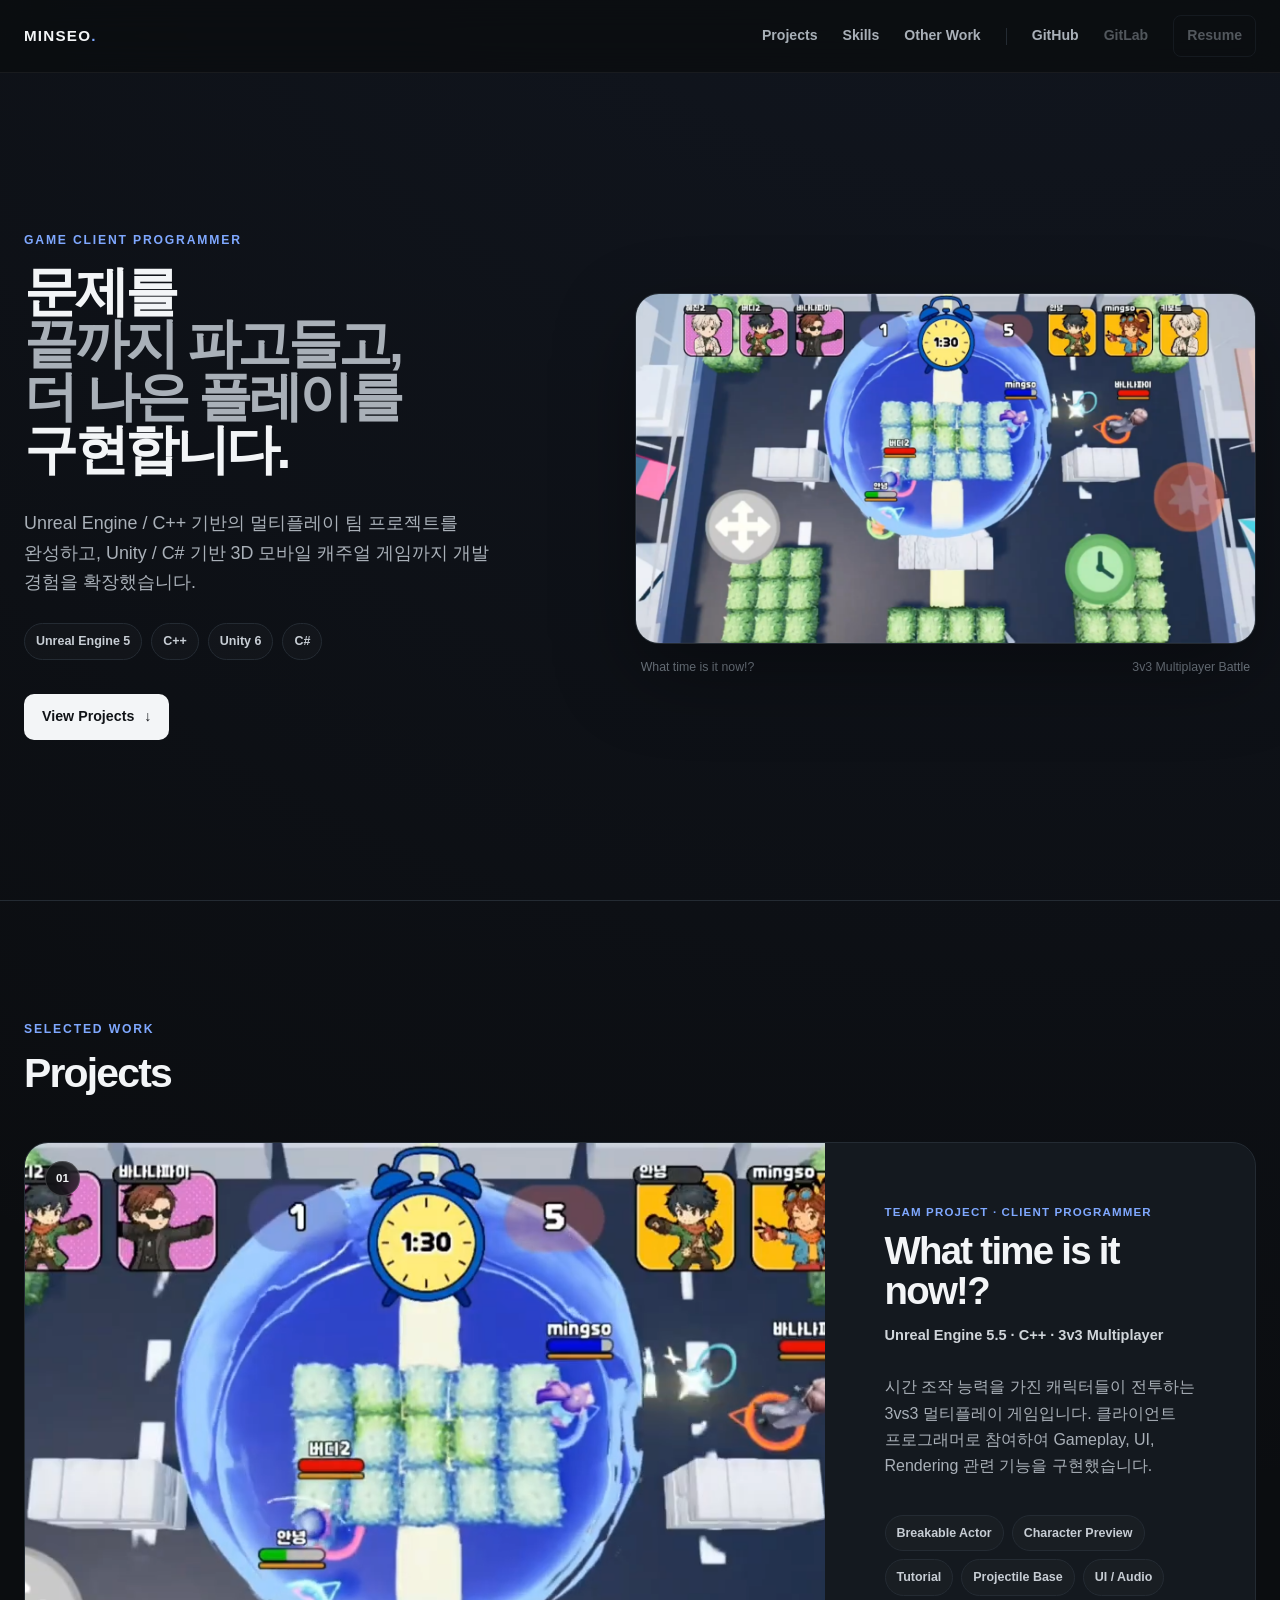
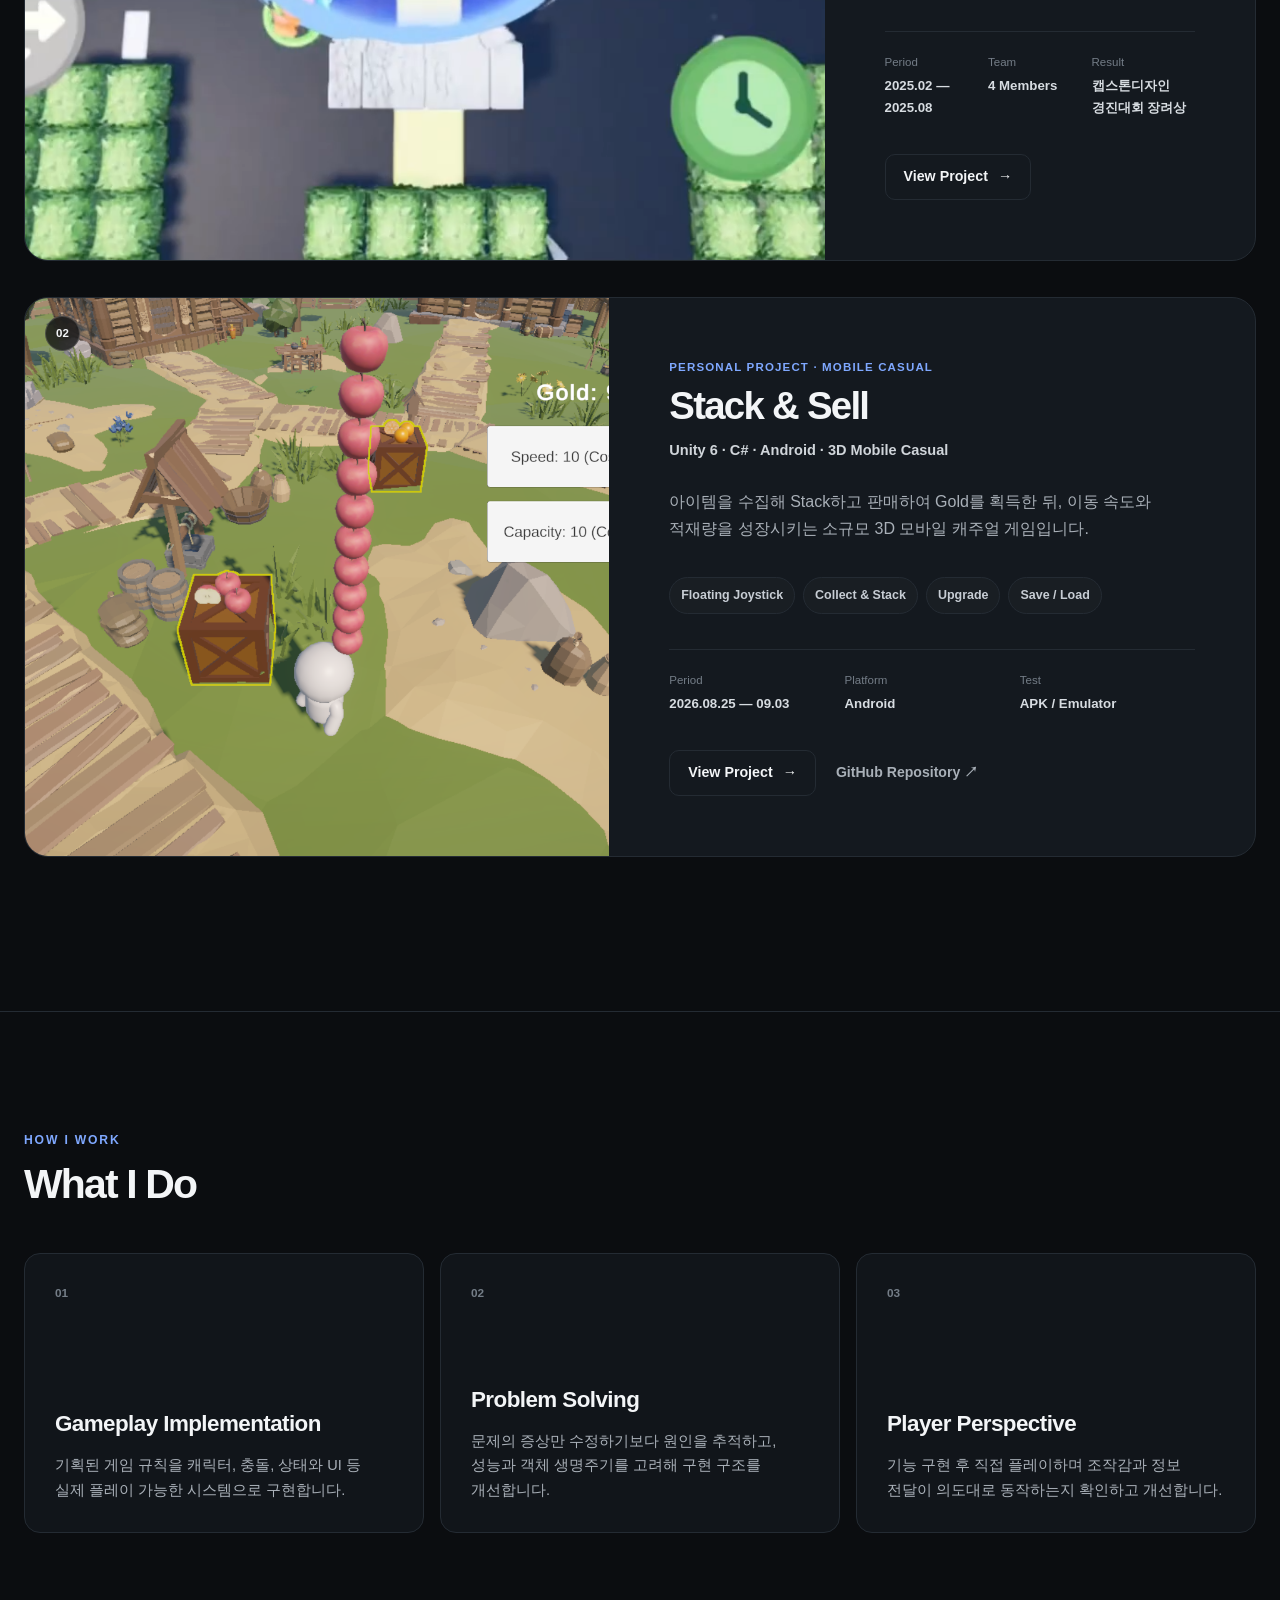
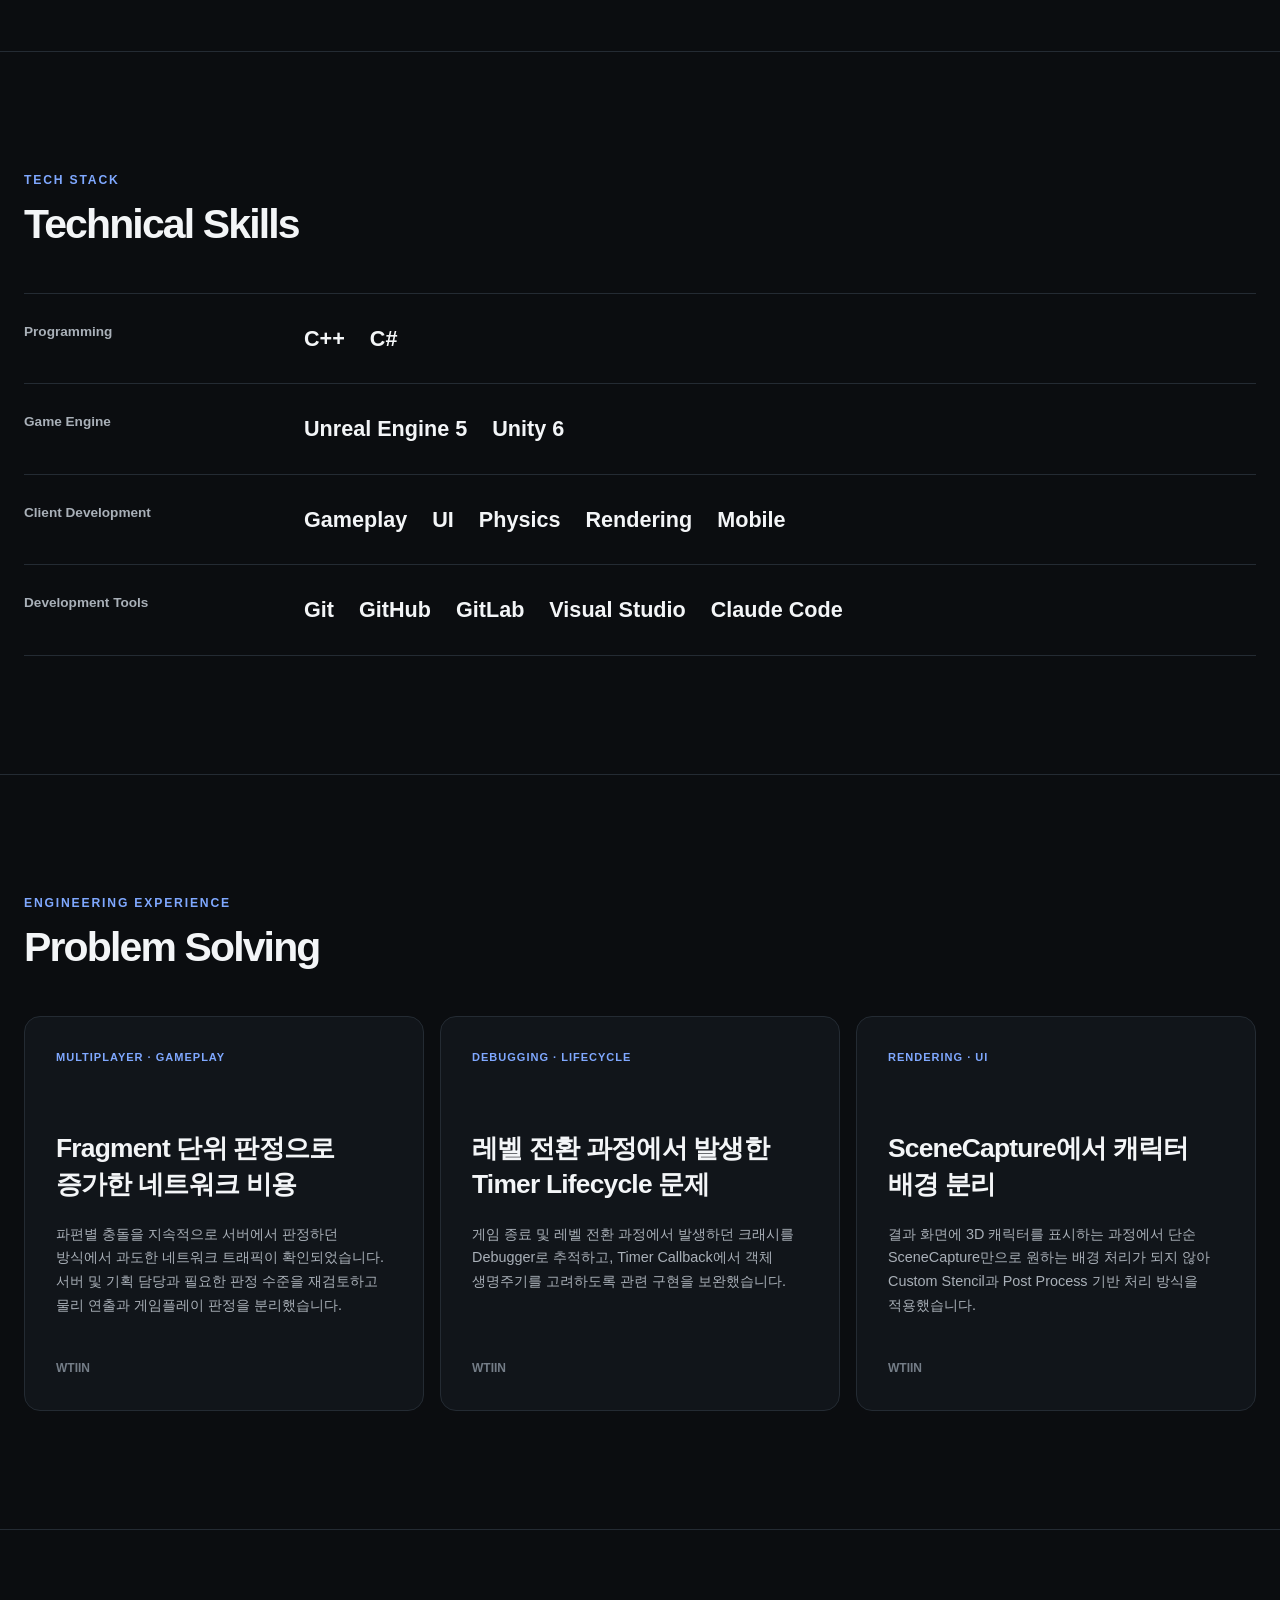
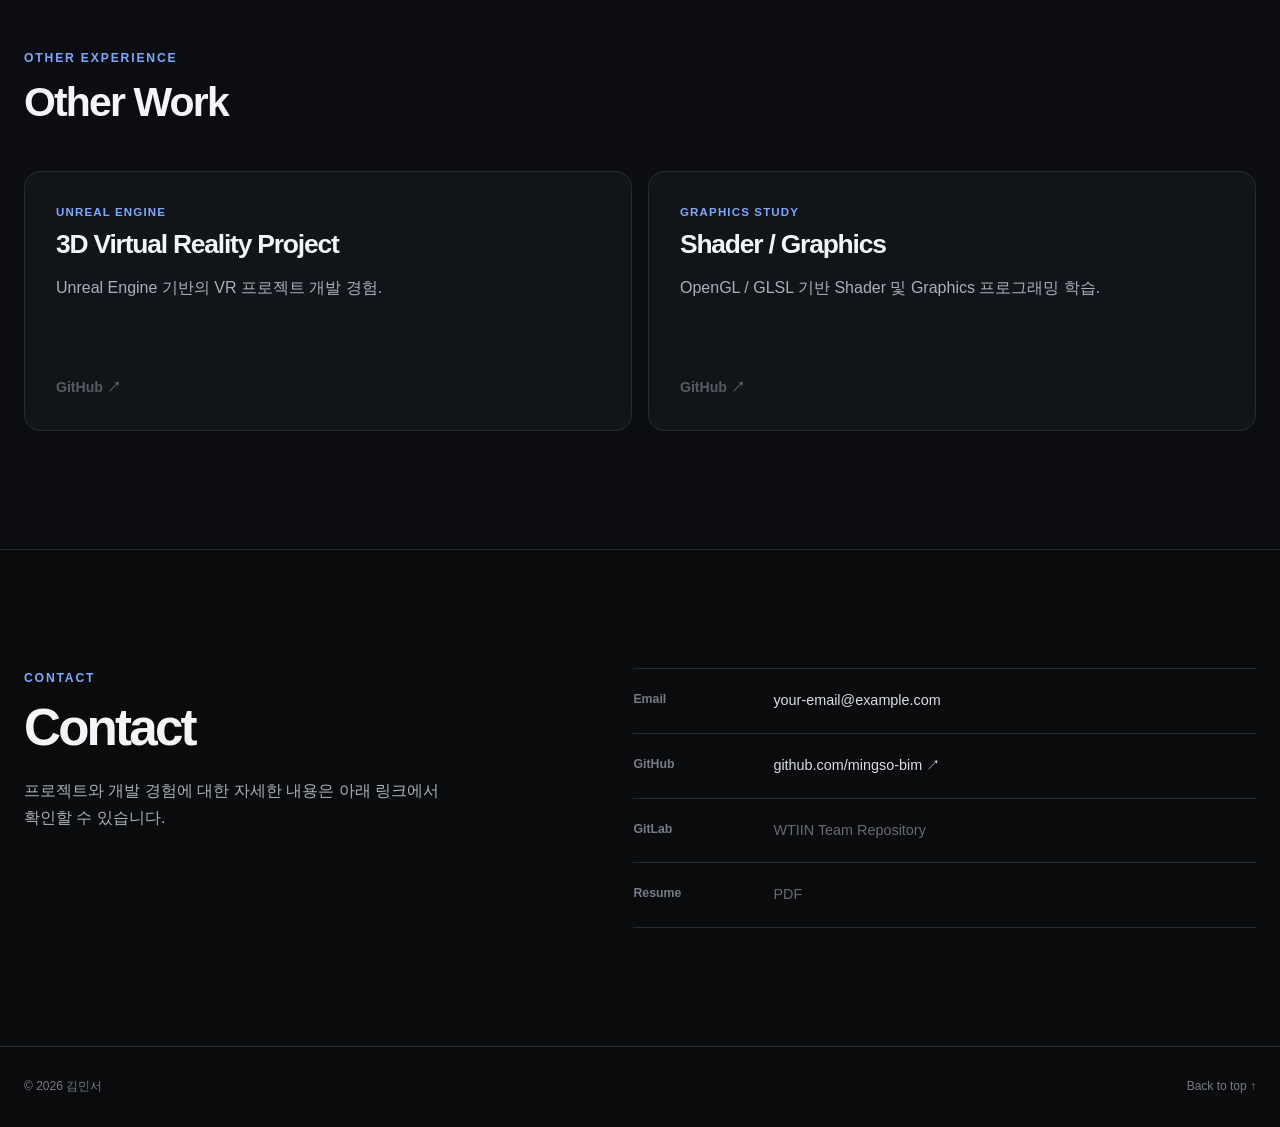
==== index.html @ bd57bee6 "Create portfolio pages" ====
<!DOCTYPE html>
<html lang="ko">
<head>
    <meta charset="UTF-8">
    <meta name="viewport" content="width=device-width, initial-scale=1.0">

    <meta name="description"
          content="게임 클라이언트 프로그래머 포트폴리오 - Unreal Engine, C++, Unity, C#">

    <title>김민서 | Game Client Programmer</title>

    <link rel="stylesheet" href="css/style.css">
</head>

<body>

    <!-- Header -->
    <header class="site-header">
        <div class="container nav-container">
            <a href="#top" class="logo">
                MINSEO<span>.</span>
            </a>

            <button class="mobile-menu-button"
                    type="button"
                    aria-label="메뉴 열기"
                    aria-expanded="false">
                <span></span>
                <span></span>
                <span></span>
            </button>

            <nav class="main-nav">
                <a href="#projects">Projects</a>
                <a href="#skills">Skills</a>
                <a href="#other-work">Other Work</a>

                <span class="nav-divider"></span>

                <a href="https://github.com/mingso-bim"
                   target="_blank"
                   rel="noopener noreferrer">
                    GitHub
                </a>

                <!-- GitLab 주소 확정 후 교체 -->
                <a href="#" class="link-disabled">GitLab</a>

                <!-- PDF 준비 후 주석 해제 및 주소 연결 -->
                <a href="#" class="nav-resume link-disabled">
                    Resume
                </a>
            </nav>
        </div>
    </header>


    <main id="top">

        <!-- Hero -->
        <section class="hero section">
            <div class="container hero-grid">

                <div class="hero-copy">
                    <p class="eyebrow">GAME CLIENT PROGRAMMER</p>

                    <h1>
                        문제를<br>
                        <span>
                            끝까지 파고들고,<br>
                            더 나은 플레이를
                        </span><br>
                        구현합니다.
                    </h1>

                    <p class="hero-description">
                        Unreal Engine / C++ 기반의 멀티플레이 팀 프로젝트를 완성하고,
                        Unity / C# 기반 3D 모바일 캐주얼 게임까지 개발 경험을 확장했습니다.
                    </p>

                    <div class="hero-tags">
                        <span>Unreal Engine 5</span>
                        <span>C++</span>
                        <span>Unity 6</span>
                        <span>C#</span>
                    </div>

                    <a href="#projects" class="button button-primary">
                        View Projects
                        <span aria-hidden="true">↓</span>
                    </a>
                </div>

                <div class="hero-media">
                    <div class="media-frame">
                        <img src="assets/images/wtiin/wtiin-gameplay.png"
                             alt="WTIIN 3대3 멀티플레이 전투 장면">
                    </div>

                    <div class="hero-media-caption">
                        <span>What time is it now!?</span>
                        <span>3v3 Multiplayer Battle</span>
                    </div>
                </div>

            </div>
        </section>


        <!-- Selected Projects -->
        <section id="projects" class="section projects-section">
            <div class="container">

                <div class="section-heading">
                    <p class="eyebrow">SELECTED WORK</p>
                    <h2>Projects</h2>
                </div>


                <!-- WTIIN -->
                <article class="project project-featured">

                    <div class="project-number">
                        01
                    </div>

                    <div class="project-media">
                        <img src="assets/images/wtiin/wtiin-gameplay.png"
                             alt="What time is it now 게임 플레이">
                    </div>

                    <div class="project-content">
                        <div>
                            <p class="project-type">
                                TEAM PROJECT · CLIENT PROGRAMMER
                            </p>

                            <h3>What time is it now!?</h3>

                            <p class="project-subtitle">
                                Unreal Engine 5.5 · C++ · 3v3 Multiplayer
                            </p>

                            <p class="project-description">
                                시간 조작 능력을 가진 캐릭터들이 전투하는
                                3vs3 멀티플레이 게임입니다.
                                클라이언트 프로그래머로 참여하여 Gameplay,
                                UI, Rendering 관련 기능을 구현했습니다.
                            </p>
                        </div>

                        <div class="tag-list">
                            <span>Breakable Actor</span>
                            <span>Character Preview</span>
                            <span>Tutorial</span>
                            <span>Projectile Base</span>
                            <span>UI / Audio</span>
                        </div>

                        <dl class="project-meta">
                            <div>
                                <dt>Period</dt>
                                <dd>2025.02 — 2025.08</dd>
                            </div>

                            <div>
                                <dt>Team</dt>
                                <dd>4 Members</dd>
                            </div>

                            <div>
                                <dt>Result</dt>
                                <dd>캡스톤디자인 경진대회 장려상</dd>
                            </div>
                        </dl>

                        <div class="project-actions">
                            <!-- 상세페이지 제작 후 교체 -->
                            <div class="project-actions">
                                <!-- 상세페이지 제작 후 교체 -->
                                <a href="projects/wtiin.html"
                                   class="button button-secondary">
                                    View Project
                                    <span aria-hidden="true">→</span>
                                </a>
                            </div>
                        </div>

                </article>


                <!-- Stack & Sell -->
                <article class="project project-secondary">

                    <div class="project-number">
                        02
                    </div>

                    <div class="project-media">
                        <img src="assets/images/ss/ss-stack.png"
                             alt="Stack & Sell에서 과일을 캐릭터 뒤에 쌓은 모습">
                    </div>

                    <div class="project-content">
                        <div>
                            <p class="project-type">
                                PERSONAL PROJECT · MOBILE CASUAL
                            </p>

                            <h3>Stack & Sell</h3>

                            <p class="project-subtitle">
                                Unity 6 · C# · Android · 3D Mobile Casual
                            </p>

                            <p class="project-description">
                                아이템을 수집해 Stack하고 판매하여 Gold를 획득한 뒤,
                                이동 속도와 적재량을 성장시키는 소규모
                                3D 모바일 캐주얼 게임입니다.
                            </p>
                        </div>

                        <div class="tag-list">
                            <span>Floating Joystick</span>
                            <span>Collect & Stack</span>
                            <span>Upgrade</span>
                            <span>Save / Load</span>
                        </div>

                        <dl class="project-meta">
                            <div>
                                <dt>Period</dt>
                                <dd>2026.08.25 — 09.03</dd>
                            </div>

                            <div>
                                <dt>Platform</dt>
                                <dd>Android</dd>
                            </div>

                            <div>
                                <dt>Test</dt>
                                <dd>APK / Emulator</dd>
                            </div>
                        </dl>

                        <div class="project-actions">
                            <!-- 상세페이지 제작 후 교체 -->
                            <a href="projects/stack-sell.html" class="button button-secondary">
                                View Project
                                <span aria-hidden="true">→</span>
                            </a>

                            <a href="https://github.com/mingso-bim/StackSell"
                               target="_blank"
                               rel="noopener noreferrer"
                               class="text-link">
                                GitHub Repository ↗
                            </a>
                        </div>
                    </div>

                </article>

            </div>
        </section>


        <!-- What I Do -->
        <section class="section approach-section">
            <div class="container">

                <div class="section-heading">
                    <p class="eyebrow">HOW I WORK</p>
                    <h2>What I Do</h2>
                </div>

                <div class="approach-grid">

                    <article class="info-card">
                        <span class="card-number">01</span>
                        <h3>Gameplay Implementation</h3>
                        <p>
                            기획된 게임 규칙을 캐릭터, 충돌, 상태와 UI 등
                            실제 플레이 가능한 시스템으로 구현합니다.
                        </p>
                    </article>

                    <article class="info-card">
                        <span class="card-number">02</span>
                        <h3>Problem Solving</h3>
                        <p>
                            문제의 증상만 수정하기보다 원인을 추적하고,
                            성능과 객체 생명주기를 고려해 구현 구조를 개선합니다.
                        </p>
                    </article>

                    <article class="info-card">
                        <span class="card-number">03</span>
                        <h3>Player Perspective</h3>
                        <p>
                            기능 구현 후 직접 플레이하며 조작감과 정보 전달이
                            의도대로 동작하는지 확인하고 개선합니다.
                        </p>
                    </article>

                </div>
            </div>
        </section>


        <!-- Skills -->
        <section id="skills" class="section skills-section">
            <div class="container">

                <div class="section-heading">
                    <p class="eyebrow">TECH STACK</p>
                    <h2>Technical Skills</h2>
                </div>

                <div class="skills-grid">

                    <div class="skill-row">
                        <h3>Programming</h3>
                        <div>
                            <span>C++</span>
                            <span>C#</span>
                        </div>
                    </div>

                    <div class="skill-row">
                        <h3>Game Engine</h3>
                        <div>
                            <span>Unreal Engine 5</span>
                            <span>Unity 6</span>
                        </div>
                    </div>

                    <div class="skill-row">
                        <h3>Client Development</h3>
                        <div>
                            <span>Gameplay</span>
                            <span>UI</span>
                            <span>Physics</span>
                            <span>Rendering</span>
                            <span>Mobile</span>
                        </div>
                    </div>

                    <div class="skill-row">
                        <h3>Development Tools</h3>
                        <div>
                            <span>Git</span>
                            <span>GitHub</span>
                            <span>GitLab</span>
                            <span>Visual Studio</span>
                            <span>Claude Code</span>
                        </div>
                    </div>

                </div>
            </div>
        </section>


        <!-- Problem Solving -->
        <section class="section problem-section">
            <div class="container">

                <div class="section-heading">
                    <p class="eyebrow">ENGINEERING EXPERIENCE</p>
                    <h2>Problem Solving</h2>
                </div>

                <div class="problem-grid">

                    <article class="problem-card">
                        <p class="problem-category">
                            MULTIPLAYER · GAMEPLAY
                        </p>

                        <h3>
                            Fragment 단위 판정으로 증가한
                            네트워크 비용
                        </h3>

                        <p>
                            파편별 충돌을 지속적으로 서버에서 판정하던 방식에서
                            과도한 네트워크 트래픽이 확인되었습니다.
                            서버 및 기획 담당과 필요한 판정 수준을 재검토하고
                            물리 연출과 게임플레이 판정을 분리했습니다.
                        </p>

                        <span class="problem-project">WTIIN</span>
                    </article>


                    <article class="problem-card">
                        <p class="problem-category">
                            DEBUGGING · LIFECYCLE
                        </p>

                        <h3>
                            레벨 전환 과정에서 발생한
                            Timer Lifecycle 문제
                        </h3>

                        <p>
                            게임 종료 및 레벨 전환 과정에서 발생하던 크래시를
                            Debugger로 추적하고, Timer Callback에서 객체 생명주기를
                            고려하도록 관련 구현을 보완했습니다.
                        </p>

                        <span class="problem-project">WTIIN</span>
                    </article>


                    <article class="problem-card">
                        <p class="problem-category">
                            RENDERING · UI
                        </p>

                        <h3>
                            SceneCapture에서
                            캐릭터 배경 분리
                        </h3>

                        <p>
                            결과 화면에 3D 캐릭터를 표시하는 과정에서
                            단순 SceneCapture만으로 원하는 배경 처리가 되지 않아
                            Custom Stencil과 Post Process 기반 처리 방식을 적용했습니다.
                        </p>

                        <span class="problem-project">WTIIN</span>
                    </article>

                </div>

            </div>
        </section>


        <!-- Other Work -->
        <section id="other-work" class="section other-section">
            <div class="container">

                <div class="section-heading">
                    <p class="eyebrow">OTHER EXPERIENCE</p>
                    <h2>Other Work</h2>
                </div>

                <div class="other-grid">

                    <article class="other-card">
                        <div>
                            <p class="project-type">UNREAL ENGINE</p>
                            <h3>3D Virtual Reality Project</h3>
                            <p>
                                Unreal Engine 기반의 VR 프로젝트 개발 경험.
                            </p>
                        </div>

                        <!-- 저장소 주소 확인 후 링크 연결 -->
                        <a href="#" class="text-link link-disabled">
                            GitHub ↗
                        </a>
                    </article>


                    <article class="other-card">
                        <div>
                            <p class="project-type">GRAPHICS STUDY</p>
                            <h3>Shader / Graphics</h3>
                            <p>
                                OpenGL / GLSL 기반 Shader 및 Graphics 프로그래밍 학습.
                            </p>
                        </div>

                        <!-- 저장소 주소 확인 후 링크 연결 -->
                        <a href="#" class="text-link link-disabled">
                            GitHub ↗
                        </a>
                    </article>

                </div>

            </div>
        </section>


        <!-- Contact -->
        <section class="section contact-section">
            <div class="container contact-container">

                <div>
                    <p class="eyebrow">CONTACT</p>
                    <h2>Contact</h2>

                    <p class="contact-description">
                        프로젝트와 개발 경험에 대한 자세한 내용은
                        아래 링크에서 확인할 수 있습니다.
                    </p>
                </div>

                <div class="contact-links">

                    <!-- 실제 메일 주소로 교체 -->
                    <div class="contact-item">
                        <span>Email</span>
                        <a href="mailto:your-email@example.com">
                            your-email@example.com
                        </a>
                    </div>

                    <div class="contact-item">
                        <span>GitHub</span>
                        <a href="https://github.com/mingso-bim"
                           target="_blank"
                           rel="noopener noreferrer">
                            github.com/mingso-bim ↗
                        </a>
                    </div>

                    <div class="contact-item">
                        <span>GitLab</span>
                        <a href="#" class="link-disabled">
                            WTIIN Team Repository
                        </a>
                    </div>

                    <div class="contact-item">
                        <span>Resume</span>
                        <a href="#" class="link-disabled">
                            PDF
                        </a>
                    </div>

                </div>

            </div>
        </section>

    </main>


    <!-- Footer -->
    <footer class="site-footer">
        <div class="container footer-inner">
            <span>© 2026 김민서</span>
            <a href="#top">Back to top ↑</a>
        </div>
    </footer>


    <script src="js/main.js"></script>

</body>
</html>
---- css/style.css ----
/* =========================================================
   Base
========================================================= */

:root {
    --bg: #0b0d10;
    --bg-soft: #11151a;
    --card: #14191f;
    --card-hover: #181e25;
    --text: #f3f5f7;
    --text-soft: #a9b0b8;
    --text-dim: #747d87;
    --line: #242b33;
    --accent: #7fa8ff;
    --accent-soft: rgba(127, 168, 255, 0.12);
    --max-width: 1240px;
    --radius-large: 24px;
    --radius-medium: 16px;
    --radius-small: 10px;
}


* {
    box-sizing: border-box;
}


html {
    scroll-behavior: smooth;
}


body {
    margin: 0;
    background: radial-gradient( circle at 80% -10%, rgba(74, 103, 170, 0.12), transparent 32% ), var(--bg);
    color: var(--text);
    font-family: Pretendard, "Noto Sans KR", "Apple SD Gothic Neo", Inter, Arial, sans-serif;
    line-height: 1.65;
    word-break: keep-all;
}


    body.menu-open {
        overflow: hidden;
    }


img,
video {
    display: block;
    width: 100%;
}


a {
    color: inherit;
    text-decoration: none;
}


button {
    font: inherit;
}


.container {
    width: min(calc(100% - 48px), var(--max-width));
    margin: 0 auto;
}


.section {
    padding: 118px 0;
}


.eyebrow {
    margin: 0 0 14px;
    color: var(--accent);
    font-size: 0.76rem;
    font-weight: 800;
    letter-spacing: 0.15em;
}


.section-heading {
    margin-bottom: 48px;
}


    .section-heading h2 {
        margin: 0;
        font-size: clamp(1.9rem, 3.2vw, 3rem);
        line-height: 1;
        letter-spacing: -0.045em;
    }


.link-disabled {
    opacity: 0.45;
    pointer-events: none;
}


/* =========================================================
   Header
========================================================= */

.site-header {
    position: fixed;
    z-index: 1000;
    top: 0;
    left: 0;
    right: 0;
    border-bottom: 1px solid rgba(255, 255, 255, 0.06);
    background: rgba(11, 13, 16, 0.8);
    backdrop-filter: blur(18px);
}


.nav-container {
    min-height: 72px;
    display: flex;
    align-items: center;
    justify-content: space-between;
}


.logo {
    font-size: 0.95rem;
    font-weight: 900;
    letter-spacing: 0.08em;
}


    .logo span {
        color: var(--accent);
    }


.main-nav {
    display: flex;
    align-items: center;
    gap: 25px;
    color: var(--text-soft);
    font-size: 0.88rem;
    font-weight: 600;
}


    .main-nav a {
        transition: color 160ms ease, opacity 160ms ease;
    }


        .main-nav a:not(.link-disabled):hover {
            color: var(--text);
        }


.nav-divider {
    width: 1px;
    height: 17px;
    background: var(--line);
}


.nav-resume {
    padding: 8px 13px;
    border: 1px solid var(--line);
    border-radius: 8px;
}


.mobile-menu-button {
    display: none;
    width: 40px;
    height: 40px;
    padding: 8px;
    border: 0;
    background: transparent;
    cursor: pointer;
}


    .mobile-menu-button span {
        display: block;
        width: 100%;
        height: 2px;
        margin: 5px 0;
        background: var(--text);
    }


/* =========================================================
   Buttons
========================================================= */

.button {
    display: inline-flex;
    align-items: center;
    justify-content: center;
    gap: 10px;
    min-height: 46px;
    padding: 0 18px;
    border-radius: 10px;
    font-size: 0.89rem;
    font-weight: 700;
    transition: transform 160ms ease, background-color 160ms ease, border-color 160ms ease;
}


    .button:not(.link-disabled):hover {
        transform: translateY(-2px);
    }


.button-primary {
    background: var(--text);
    color: #101317;
}


    .button-primary:hover {
        background: #ffffff;
    }


.button-secondary {
    border: 1px solid var(--line);
    background: var(--card);
}


    .button-secondary:not(.link-disabled):hover {
        border-color: #414a55;
        background: var(--card-hover);
    }


.text-link {
    color: var(--text-soft);
    font-size: 0.88rem;
    font-weight: 700;
    transition: color 160ms ease;
}


    .text-link:not(.link-disabled):hover {
        color: var(--text);
    }


/* =========================================================
   Hero
========================================================= */

.hero {
    min-height: 100vh;
    padding-top: 150px;
    padding-bottom: 80px;
    display: flex;
    align-items: center;
}


.hero-grid {
    display: grid;
    grid-template-columns: minmax(0, 0.9fr) minmax(500px, 1.1fr);
    align-items: center;
    gap: clamp(50px, 8vw, 110px);
}


.hero-copy h1 {
    margin: 0;
    max-width: 690px;
    font-size: clamp(2.8rem, 4.2vw, 4.8rem);
    line-height: 0.98;
    letter-spacing: -0.065em;
}


    .hero-copy h1 span {
        color: var(--text-soft);
    }


.hero-description {
    max-width: 590px;
    margin: 34px 0 25px;
    color: var(--text-soft);
    font-size: clamp(1rem, 1.5vw, 1.12rem);
}


.hero-tags {
    display: flex;
    flex-wrap: wrap;
    gap: 9px;
    margin-bottom: 34px;
}


    .hero-tags span,
    .tag-list span {
        padding: 7px 11px;
        border: 1px solid var(--line);
        border-radius: 999px;
        color: #c7cdd4;
        background: rgba(255, 255, 255, 0.02);
        font-size: 0.78rem;
        font-weight: 600;
    }


.hero-media {
    position: relative;
}


.media-frame {
    position: relative;
    overflow: hidden;
    border: 1px solid var(--line);
    border-radius: var(--radius-large);
    background: var(--card);
    box-shadow: 0 30px 80px rgba(0, 0, 0, 0.35);
}


    .media-frame::after {
        content: "";
        position: absolute;
        inset: 0;
        box-shadow: inset 0 0 0 1px rgba(255, 255, 255, 0.02);
        pointer-events: none;
    }


    .media-frame img {
        aspect-ratio: 16 / 9;
        object-fit: cover;
    }


.hero-media-caption {
    display: flex;
    justify-content: space-between;
    gap: 20px;
    padding: 13px 6px 0;
    color: var(--text-dim);
    font-size: 0.77rem;
}


/* =========================================================
   Projects
========================================================= */

.projects-section {
    border-top: 1px solid var(--line);
}


.project {
    position: relative;
    display: grid;
    grid-template-columns: minmax(0, 1.3fr) minmax(360px, 0.7fr);
    overflow: hidden;
    margin-bottom: 36px;
    border: 1px solid var(--line);
    border-radius: var(--radius-large);
    background: var(--card);
}


.project-featured {
    min-height: 630px;
}


.project-secondary {
    grid-template-columns: minmax(0, 0.95fr) minmax(400px, 1.05fr);
}


.project-number {
    position: absolute;
    z-index: 4;
    top: 18px;
    left: 20px;
    padding: 7px 10px;
    border: 1px solid rgba(255, 255, 255, 0.16);
    border-radius: 999px;
    background: rgba(7, 9, 12, 0.72);
    backdrop-filter: blur(9px);
    font-size: 0.72rem;
    font-weight: 800;
}


.project-media {
    min-height: 430px;
    overflow: hidden;
    background: #090b0d;
}


    .project-media img {
        width: 100%;
        height: 100%;
        object-fit: cover;
        transition: transform 450ms ease;
    }


.project:hover .project-media img {
    transform: scale(1.015);
}


.project-content {
    padding: clamp(34px, 5vw, 60px);
    display: flex;
    flex-direction: column;
    justify-content: space-between;
    gap: 35px;
}


.project-type {
    margin: 0 0 9px;
    color: var(--accent);
    font-size: 0.72rem;
    font-weight: 800;
    letter-spacing: 0.1em;
}


.project h3,
.other-card h3 {
    margin: 0;
    font-size: clamp(2rem, 3vw, 3.25rem);
    line-height: 1.03;
    letter-spacing: -0.045em;
}


.project-subtitle {
    margin: 13px 0 0;
    color: #d0d5da;
    font-size: 0.91rem;
    font-weight: 700;
}


.project-description {
    margin: 27px 0 0;
    color: var(--text-soft);
}


.tag-list {
    display: flex;
    flex-wrap: wrap;
    gap: 8px;
}


.project-meta {
    display: grid;
    grid-template-columns: repeat(3, 1fr);
    margin: 0;
    padding-top: 21px;
    border-top: 1px solid var(--line);
}


    .project-meta div {
        display: flex;
        flex-direction: column;
        gap: 3px;
    }


    .project-meta dt {
        color: var(--text-dim);
        font-size: 0.72rem;
    }


    .project-meta dd {
        margin: 0;
        color: #d7dce1;
        font-size: 0.83rem;
        font-weight: 600;
    }


.project-actions {
    display: flex;
    align-items: center;
    flex-wrap: wrap;
    gap: 20px;
}


/* =========================================================
   What I Do
========================================================= */

.approach-section {
    border-top: 1px solid var(--line);
}


.approach-grid {
    display: grid;
    grid-template-columns: repeat(3, 1fr);
    gap: 16px;
}


.info-card,
.problem-card,
.other-card {
    border: 1px solid var(--line);
    border-radius: var(--radius-medium);
    background: var(--bg-soft);
}


.info-card {
    min-height: 280px;
    padding: 30px;
    display: flex;
    flex-direction: column;
}


.card-number {
    color: var(--text-dim);
    font-size: 0.74rem;
    font-weight: 800;
}


.info-card h3 {
    margin: auto 0 15px;
    font-size: 1.4rem;
    line-height: 1.25;
    letter-spacing: -0.025em;
}


.info-card p {
    margin: 0;
    color: var(--text-soft);
    font-size: 0.91rem;
}


/* =========================================================
   Skills
========================================================= */

.skills-section {
    border-top: 1px solid var(--line);
}


.skills-grid {
    border-top: 1px solid var(--line);
}


.skill-row {
    display: grid;
    grid-template-columns: 240px 1fr;
    gap: 40px;
    padding: 27px 0;
    border-bottom: 1px solid var(--line);
}


    .skill-row h3 {
        margin: 0;
        color: var(--text-soft);
        font-size: 0.85rem;
        font-weight: 600;
    }


    .skill-row > div {
        display: flex;
        flex-wrap: wrap;
        gap: 10px 25px;
    }


    .skill-row span {
        font-size: clamp(1.05rem, 2vw, 1.35rem);
        font-weight: 650;
    }


/* =========================================================
   Problem Solving
========================================================= */

.problem-section {
    border-top: 1px solid var(--line);
}


.problem-grid {
    display: grid;
    grid-template-columns: repeat(3, 1fr);
    gap: 16px;
}


.problem-card {
    min-height: 395px;
    padding: 31px;
    display: flex;
    flex-direction: column;
}


.problem-category {
    margin: 0;
    color: var(--accent);
    font-size: 0.69rem;
    font-weight: 800;
    letter-spacing: 0.09em;
}


.problem-card h3 {
    margin: 65px 0 20px;
    font-size: clamp(1.25rem, 2.3vw, 1.65rem);
    line-height: 1.35;
    letter-spacing: -0.03em;
}


.problem-card > p:not(.problem-category) {
    margin: 0;
    color: var(--text-soft);
    font-size: 0.9rem;
}


.problem-project {
    margin-top: auto;
    padding-top: 35px;
    color: var(--text-dim);
    font-size: 0.75rem;
    font-weight: 700;
}


/* =========================================================
   Other Work
========================================================= */

.other-section {
    border-top: 1px solid var(--line);
}


.other-grid {
    display: grid;
    grid-template-columns: repeat(2, 1fr);
    gap: 16px;
}


.other-card {
    min-height: 260px;
    padding: 31px;
    display: flex;
    flex-direction: column;
    justify-content: space-between;
}


    .other-card h3 {
        margin-top: 8px;
        font-size: 1.65rem;
    }


    .other-card p:not(.project-type) {
        max-width: 480px;
        margin-top: 17px;
        color: var(--text-soft);
    }


/* =========================================================
   Contact
========================================================= */

.contact-section {
    border-top: 1px solid var(--line);
    background: #090b0d;
}


.contact-container {
    display: grid;
    grid-template-columns: 0.9fr 1.1fr;
    gap: 100px;
}


    .contact-container h2 {
        margin: 0;
        font-size: clamp(2.2rem, 4vw, 3.8rem);
        line-height: 1;
        letter-spacing: -0.055em;
    }


.contact-description {
    max-width: 430px;
    margin-top: 25px;
    color: var(--text-soft);
}


.contact-links {
    border-top: 1px solid var(--line);
}


.contact-item {
    display: grid;
    grid-template-columns: 110px 1fr;
    gap: 30px;
    padding: 20px 0;
    border-bottom: 1px solid var(--line);
}


    .contact-item span {
        color: var(--text-dim);
        font-size: 0.77rem;
        font-weight: 700;
    }


    .contact-item a {
        color: #d9dee3;
        font-size: 0.9rem;
        transition: color 160ms ease;
    }


        .contact-item a:not(.link-disabled):hover {
            color: var(--accent);
        }


/* =========================================================
   Footer
========================================================= */

.site-footer {
    border-top: 1px solid var(--line);
    background: #090b0d;
}


.footer-inner {
    min-height: 80px;
    display: flex;
    justify-content: space-between;
    align-items: center;
    color: var(--text-dim);
    font-size: 0.75rem;
}


    .footer-inner a:hover {
        color: var(--text);
    }


/* =========================================================
   Responsive
========================================================= */

@media (max-width: 1050px) {

    .hero-grid {
        grid-template-columns: 1fr;
    }

    .hero-copy {
        max-width: 770px;
    }

    .hero-media {
        max-width: 900px;
    }

    .project,
    .project-secondary {
        grid-template-columns: 1fr;
    }

    .project-media {
        min-height: unset;
    }

        .project-media img {
            aspect-ratio: 16 / 9;
        }

    .approach-grid,
    .problem-grid {
        grid-template-columns: 1fr;
    }

    .info-card {
        min-height: 230px;
    }

    .problem-card {
        min-height: 300px;
    }

        .problem-card h3 {
            margin-top: 38px;
        }

    .contact-container {
        grid-template-columns: 1fr;
        gap: 65px;
    }
}


@media (max-width: 760px) {

    .container {
        width: min(calc(100% - 32px), var(--max-width));
    }

    .section {
        padding: 84px 0;
    }

    .site-header {
        background: rgba(11, 13, 16, 0.94);
    }

    .mobile-menu-button {
        display: block;
    }

    .main-nav {
        position: fixed;
        top: 72px;
        left: 0;
        right: 0;
        display: none;
        flex-direction: column;
        align-items: stretch;
        gap: 0;
        padding: 18px 16px 28px;
        border-bottom: 1px solid var(--line);
        background: #0b0d10;
    }

        .main-nav.open {
            display: flex;
        }

        .main-nav a {
            padding: 15px 8px;
            border-bottom: 1px solid var(--line);
        }

    .nav-divider {
        display: none;
    }

    .hero {
        min-height: auto;
        padding-top: 125px;
    }

    .hero-grid {
        gap: 60px;
    }

    .hero-copy h1 {
        font-size: clamp(3rem, 15vw, 4.7rem);
    }

    .hero-description {
        margin-top: 28px;
    }

    .hero-media-caption {
        flex-direction: column;
        gap: 2px;
    }

    .section-heading {
        margin-bottom: 35px;
    }

    .project {
        border-radius: 17px;
    }

    .project-content {
        padding: 29px 23px 32px;
    }

    .project-meta {
        grid-template-columns: 1fr;
        gap: 15px;
    }

        .project-meta div {
            display: grid;
            grid-template-columns: 80px 1fr;
        }

    .approach-grid,
    .other-grid {
        grid-template-columns: 1fr;
    }

    .skill-row {
        grid-template-columns: 1fr;
        gap: 13px;
        padding: 22px 0;
    }

        .skill-row > div {
            gap: 7px 17px;
        }

    .contact-item {
        grid-template-columns: 1fr;
        gap: 5px;
    }

    .footer-inner {
        min-height: 100px;
        flex-direction: column;
        justify-content: center;
        gap: 6px;
    }
}

/* =========================================================
   Project Detail
========================================================= */

.detail-nav {
    margin-left: auto;
}


/* =========================================================
   Project Hero
========================================================= */

.project-detail-hero {
    padding: 145px 0 90px;
}


.back-link {
    display: inline-block;
    margin-bottom: 50px;
    color: var(--text-dim);
    font-size: 0.82rem;
    font-weight: 600;
    transition: color 160ms ease;
}


    .back-link:hover {
        color: var(--text);
    }


/*
   프로젝트 이름
   ↓
   기술 태그
   ↓
   설명

   순서로 배치
*/
.detail-title-area {
    max-width: 900px;
    margin-bottom: 45px;
}


    .detail-title-area h1 {
        margin: 0;
        font-size: clamp(2.8rem, 5vw, 5.1rem);
        line-height: 1;
        letter-spacing: -0.055em;
    }


.detail-tech {
    display: flex;
    flex-wrap: wrap;
    gap: 8px;
    margin-top: 22px;
}


    .detail-tech span {
        padding: 7px 11px;
        border: 1px solid var(--line);
        border-radius: 999px;
        color: var(--text-soft);
        background: rgba(255, 255, 255, 0.02);
        font-size: 0.76rem;
        font-weight: 600;
    }


.detail-subtitle {
    max-width: 650px;
    margin: 22px 0 0;
    color: var(--text-soft);
    font-size: 1.05rem;
}


.detail-hero-image {
    overflow: hidden;
    border: 1px solid var(--line);
    border-radius: var(--radius-large);
    background: var(--card);
}


    .detail-hero-image img {
        width: 100%;
        aspect-ratio: 16 / 8.2;
        object-fit: cover;
    }


.detail-meta {
    display: grid;
    grid-template-columns: repeat(4, 1fr);
    margin: 28px 0 0;
    border-top: 1px solid var(--line);
    border-bottom: 1px solid var(--line);
}


    .detail-meta div {
        padding: 22px 0;
    }


    .detail-meta dt {
        margin-bottom: 4px;
        color: var(--text-dim);
        font-size: 0.71rem;
    }


    .detail-meta dd {
        margin: 0;
        color: #dce1e6;
        font-size: 0.87rem;
        font-weight: 600;
    }


/* =========================================================
   Detail Section Common
========================================================= */

.detail-section {
    padding: 105px 0;
    border-top: 1px solid var(--line);
}


.detail-section-dark {
    background: #090b0d;
}


.detail-section h2 {
    margin: 0;
    font-size: clamp(2rem, 3.2vw, 3rem);
    line-height: 1.1;
    letter-spacing: -0.04em;
}


/*
   OVERVIEW
   Project Overview
   설명

   순서로 배치
*/
.detail-section-heading {
    max-width: 760px;
    margin-bottom: 55px;
}


.detail-section-description,
.feature-description {
    max-width: 700px;
    margin: 18px 0 0;
    color: var(--text-soft);
    font-size: 0.98rem;
    line-height: 1.75;
}


/* =========================================================
   Overview
========================================================= */

.overview-content {
    max-width: 850px;
}


.detail-lead {
    margin: 0 0 18px;
    color: var(--text);
    font-size: 1.18rem;
}


.overview-content > p:not(.detail-lead) {
    color: var(--text-soft);
}


.detail-note {
    margin-top: 35px;
}


.contribution-grid {
    display: grid;
    grid-template-columns: repeat(2, 1fr);
    gap: 12px;
    margin: 40px 0;
}


    .contribution-grid > div {
        min-height: 150px;
        padding: 22px;
        border: 1px solid var(--line);
        border-radius: 12px;
        background: var(--bg-soft);
    }


    .contribution-grid span {
        display: block;
        margin-bottom: 28px;
        color: var(--text-dim);
        font-size: 0.7rem;
        font-weight: 800;
    }


    .contribution-grid strong {
        display: block;
        font-size: 1rem;
    }


    .contribution-grid p {
        margin: 5px 0 0;
        color: var(--text-soft);
        font-size: 0.82rem;
    }


/* =========================================================
   Feature Heading
========================================================= */

/*
   기존 좌/우 2열 구조 제거.

   01 · GAMEPLAY / PHYSICS
   Breakable Actor
   설명

   전부 세로로 배치.
*/
.feature-heading {
    max-width: 820px;
    margin-bottom: 58px;
}


    .feature-heading h2 {
        margin-top: 0;
    }


/* =========================================================
   Breakable Actor Flow
========================================================= */

.feature-flow {
    display: grid;
    grid-template-columns: 1fr auto 1fr auto 1fr auto 1fr;
    align-items: stretch;
    gap: 12px;
    margin: 55px 0 70px;
}


.flow-item {
    min-height: 180px;
    padding: 22px;
    border: 1px solid var(--line);
    border-radius: 14px;
    background: var(--card);
}


    .flow-item span {
        color: var(--text-dim);
        font-size: 0.69rem;
        font-weight: 800;
    }


    .flow-item strong {
        display: block;
        margin-top: 55px;
        font-size: 1rem;
    }


    .flow-item p {
        margin: 5px 0 0;
        color: var(--text-soft);
        font-size: 0.8rem;
    }


.flow-arrow {
    display: flex;
    align-items: center;
    color: var(--text-dim);
}


/* =========================================================
   Feature Information Cards
========================================================= */

.feature-text-grid {
    display: grid;
    grid-template-columns: repeat(2, 1fr);
    gap: 16px;
}


    .feature-text-grid article {
        min-height: 310px;
        padding: 32px;
        border: 1px solid var(--line);
        border-radius: 16px;
        background: var(--bg-soft);
    }


.feature-label {
    margin: 0;
    color: var(--accent);
    font-size: 0.7rem;
    font-weight: 800;
    letter-spacing: 0.1em;
}


.feature-text-grid h3,
.trouble-block h3 {
    max-width: 520px;
    margin: 50px 0 18px;
    font-size: clamp(1.3rem, 2.2vw, 1.75rem);
    line-height: 1.35;
    letter-spacing: -0.03em;
}


.feature-text-grid article > p:not(.feature-label) {
    margin: 0;
    color: var(--text-soft);
    font-size: 0.9rem;
}


/* =========================================================
   Troubleshooting
========================================================= */

.trouble-block {
    margin-top: 70px;
    padding: 42px;
    border: 1px solid var(--line);
    border-radius: 20px;
    background: var(--card);
}


.trouble-description {
    max-width: 720px;
    margin: -5px 0 35px;
    color: var(--text-soft);
    font-size: 0.9rem;
}


.compare-grid {
    display: grid;
    grid-template-columns: 1fr auto 1fr;
    gap: 20px;
    align-items: stretch;
}


.compare-card {
    padding: 28px;
    border: 1px solid var(--line);
    border-radius: 14px;
    background: #101419;
}


.compare-card-accent {
    border-color: rgba(127, 168, 255, 0.35);
    background: var(--accent-soft);
}


.compare-card span {
    color: var(--text-dim);
    font-size: 0.7rem;
    font-weight: 800;
}


.compare-card strong {
    display: block;
    margin: 32px 0 14px;
    font-size: 1.05rem;
}


.compare-card p {
    margin: 0;
    color: var(--text-soft);
    font-size: 0.86rem;
}


.compare-arrow {
    display: flex;
    align-items: center;
    color: var(--accent);
    font-size: 1.3rem;
}


.tradeoff-note {
    max-width: 820px;
    margin: 30px 0 0;
    color: var(--text-soft);
    font-size: 0.87rem;
}


/* =========================================================
   Character Preview Pipeline
========================================================= */

.render-pipeline {
    display: grid;
    grid-template-columns: 1fr auto 1fr auto 1fr auto 1fr auto 1fr;
    gap: 10px;
    align-items: center;
    margin-bottom: 55px;
}


    .render-pipeline > div {
        min-height: 100px;
        display: flex;
        align-items: center;
        justify-content: center;
        padding: 15px;
        border: 1px solid var(--line);
        border-radius: 12px;
        background: var(--card);
    }


    .render-pipeline span {
        text-align: center;
        font-size: 0.82rem;
        font-weight: 700;
    }


    .render-pipeline b {
        color: var(--text-dim);
        font-weight: 400;
    }


/* =========================================================
   Tutorial
========================================================= */

.tutorial-flow {
    display: flex;
    flex-wrap: wrap;
    align-items: center;
    gap: 9px;
    margin-bottom: 55px;
}


    .tutorial-flow span {
        padding: 10px 14px;
        border: 1px solid var(--line);
        border-radius: 999px;
        color: #d4d9de;
        background: var(--card);
        font-size: 0.8rem;
        font-weight: 650;
    }


    .tutorial-flow b {
        color: var(--text-dim);
        font-weight: 400;
    }


/* =========================================================
   Projectile Base
========================================================= */

.base-grid {
    display: grid;
    grid-template-columns: repeat(3, 1fr);
    gap: 12px;
    margin: 55px 0 35px;
}


    .base-grid > div {
        min-height: 100px;
        display: flex;
        align-items: center;
        padding: 22px;
        border: 1px solid var(--line);
        border-radius: 12px;
        background: var(--card);
    }


    .base-grid strong {
        font-size: 0.9rem;
    }


.base-description {
    max-width: 820px;
    color: var(--text-soft);
}


/* =========================================================
   Additional Contributions
========================================================= */

.additional-grid {
    display: grid;
    grid-template-columns: repeat(3, 1fr);
    gap: 16px;
    margin-top: 55px;
}


    .additional-grid article {
        min-height: 230px;
        padding: 28px;
        border: 1px solid var(--line);
        border-radius: 14px;
        background: var(--card);
    }


    .additional-grid span {
        color: var(--accent);
        font-size: 0.69rem;
        font-weight: 800;
    }


    .additional-grid h3 {
        margin: 65px 0 10px;
        font-size: 1.25rem;
    }


    .additional-grid p {
        margin: 0;
        color: var(--text-soft);
        font-size: 0.84rem;
    }


/* =========================================================
   Next Project
========================================================= */

.next-project-section {
    padding: 100px 0;
    border-top: 1px solid var(--line);
}


.next-project-link {
    display: flex;
    align-items: center;
    justify-content: space-between;
    padding: 35px 0;
    border-top: 1px solid var(--line);
    border-bottom: 1px solid var(--line);
}


    .next-project-link > div {
        display: flex;
        align-items: center;
        gap: 30px;
    }


    .next-project-link span {
        color: var(--text-dim);
    }


    .next-project-link h2 {
        margin: 0;
        font-size: clamp(2rem, 4vw, 3.5rem);
    }


/* =========================================================
   Detail Responsive
========================================================= */

@media (max-width: 900px) {

    .feature-flow {
        grid-template-columns: 1fr;
    }


    .flow-arrow {
        justify-content: center;
        transform: rotate(90deg);
    }


    .render-pipeline {
        grid-template-columns: 1fr;
    }


        .render-pipeline b {
            text-align: center;
            transform: rotate(90deg);
        }


    .feature-text-grid,
    .additional-grid {
        grid-template-columns: 1fr;
    }


    .compare-grid {
        grid-template-columns: 1fr;
    }


    .compare-arrow {
        justify-content: center;
        transform: rotate(90deg);
    }


    .base-grid {
        grid-template-columns: repeat(2, 1fr);
    }
}


@media (max-width: 650px) {

    .project-detail-hero {
        padding-top: 120px;
    }


    .detail-title-area h1 {
        font-size: 2.65rem;
    }


    .detail-meta {
        grid-template-columns: repeat(2, 1fr);
    }


    .contribution-grid {
        grid-template-columns: 1fr;
    }


    .trouble-block {
        padding: 25px 20px;
    }


    .base-grid {
        grid-template-columns: 1fr;
    }
}

/* =========================================================
   Stack & Sell
========================================================= */

.ss-hero-image img {
    object-position: center 48%;
}


.ss-repository-link {
    margin-top: 28px;
}


/* =========================================================
   SS Gameplay Flow
========================================================= */

.ss-game-flow {
    display: grid;
    grid-template-columns: 1fr auto 1fr auto 1fr auto 1fr auto 1fr auto 1fr;
    align-items: center;
    gap: 8px;
}


    .ss-game-flow > div {
        min-height: 155px;
        padding: 20px;
        border: 1px solid var(--line);
        border-radius: 13px;
        background: var(--card);
    }


    .ss-game-flow div > span {
        display: block;
        color: var(--text-dim);
        font-size: 0.68rem;
        font-weight: 800;
    }


    .ss-game-flow strong {
        display: block;
        margin-top: 40px;
        font-size: 0.92rem;
    }


    .ss-game-flow p {
        margin: 5px 0 0;
        color: var(--text-soft);
        font-size: 0.75rem;
    }


    .ss-game-flow > b {
        color: var(--text-dim);
        font-weight: 400;
    }


/* =========================================================
   SS Image + Text Feature
========================================================= */

.ss-feature-layout {
    display: grid;
    grid-template-columns: minmax(0, 1.1fr) minmax(350px, 0.9fr);
    gap: 55px;
    align-items: center;
}


.ss-feature-layout-reverse {
    grid-template-columns: minmax(0, 1.15fr) minmax(350px, 0.85fr);
}


.ss-feature-image {
    overflow: hidden;
    border: 1px solid var(--line);
    border-radius: 17px;
    background: var(--card);
}


    .ss-feature-image img {
        aspect-ratio: 16 / 9;
        object-fit: cover;
    }


.ss-feature-content {
    max-width: 520px;
}


    .ss-feature-content h3 {
        margin: 45px 0 18px;
        font-size: clamp(1.35rem, 2.3vw, 1.9rem);
        line-height: 1.35;
        letter-spacing: -0.03em;
    }


    .ss-feature-content > p:not(.feature-label) {
        color: var(--text-soft);
        font-size: 0.9rem;
    }


/* =========================================================
   SS Image Pair
========================================================= */

.ss-image-pair {
    display: grid;
    grid-template-columns: repeat(2, 1fr);
    gap: 16px;
    margin-bottom: 55px;
}


    .ss-image-pair figure {
        margin: 0;
        overflow: hidden;
        border: 1px solid var(--line);
        border-radius: 16px;
        background: var(--card);
    }


    .ss-image-pair img {
        aspect-ratio: 16 / 9;
        object-fit: cover;
    }


    .ss-image-pair figcaption {
        padding: 13px 16px;
        border-top: 1px solid var(--line);
        color: var(--text-dim);
        font-size: 0.75rem;
        font-weight: 700;
    }


.ss-feature-cards {
    margin-top: 0;
}


/* =========================================================
   SS Save
========================================================= */

.ss-save-grid {
    display: grid;
    grid-template-columns: repeat(4, 1fr);
    gap: 12px;
}


    .ss-save-grid article {
        min-height: 240px;
        padding: 25px;
        border: 1px solid var(--line);
        border-radius: 14px;
        background: var(--card);
    }


    .ss-save-grid span {
        color: var(--text-dim);
        font-size: 0.69rem;
        font-weight: 800;
    }


    .ss-save-grid h3 {
        margin: 60px 0 12px;
        font-size: 1.05rem;
    }


    .ss-save-grid p {
        margin: 0;
        color: var(--text-soft);
        font-size: 0.82rem;
    }


/* =========================================================
   SS Polish
========================================================= */

.ss-polish-grid {
    display: grid;
    grid-template-columns: repeat(4, 1fr);
    gap: 12px;
    margin-bottom: 45px;
}


    .ss-polish-grid article {
        min-height: 250px;
        padding: 25px;
        border: 1px solid var(--line);
        border-radius: 14px;
        background: var(--card);
    }


    .ss-polish-grid span {
        color: var(--accent);
        font-size: 0.68rem;
        font-weight: 800;
    }


    .ss-polish-grid h3 {
        margin: 65px 0 12px;
        font-size: 1.05rem;
    }


    .ss-polish-grid p {
        margin: 0;
        color: var(--text-soft);
        font-size: 0.81rem;
    }


.ss-clear-image {
    max-width: 850px;
    overflow: hidden;
    border: 1px solid var(--line);
    border-radius: 16px;
    background: var(--card);
}


    .ss-clear-image img {
        width: 100%;
    }


/* =========================================================
   SS Development
========================================================= */

.ss-development-grid {
    display: grid;
    grid-template-columns: repeat(4, 1fr);
    border-top: 1px solid var(--line);
    border-bottom: 1px solid var(--line);
}


    .ss-development-grid article {
        padding: 25px 10px;
        display: flex;
        flex-direction: column;
        gap: 8px;
    }


    .ss-development-grid span {
        color: var(--text-dim);
        font-size: 0.68rem;
        font-weight: 800;
    }


    .ss-development-grid strong {
        color: #dce1e6;
        font-size: 0.9rem;
    }


.ss-development-note {
    max-width: 700px;
    margin: 28px 0 0;
    color: var(--text-soft);
    font-size: 0.87rem;
}


/* =========================================================
   SS Responsive
========================================================= */

@media (max-width: 1050px) {

    .ss-game-flow {
        grid-template-columns: repeat(3, 1fr);
    }


        .ss-game-flow > b {
            display: none;
        }


    .ss-save-grid,
    .ss-polish-grid {
        grid-template-columns: repeat(2, 1fr);
    }
}


@media (max-width: 850px) {

    .ss-feature-layout,
    .ss-feature-layout-reverse {
        grid-template-columns: 1fr;
        gap: 35px;
    }


    .ss-image-pair {
        grid-template-columns: 1fr;
    }


    .ss-development-grid {
        grid-template-columns: repeat(2, 1fr);
    }
}


@media (max-width: 600px) {

    .ss-game-flow {
        grid-template-columns: 1fr;
    }


    .ss-save-grid,
    .ss-polish-grid,
    .ss-development-grid {
        grid-template-columns: 1fr;
    }
}
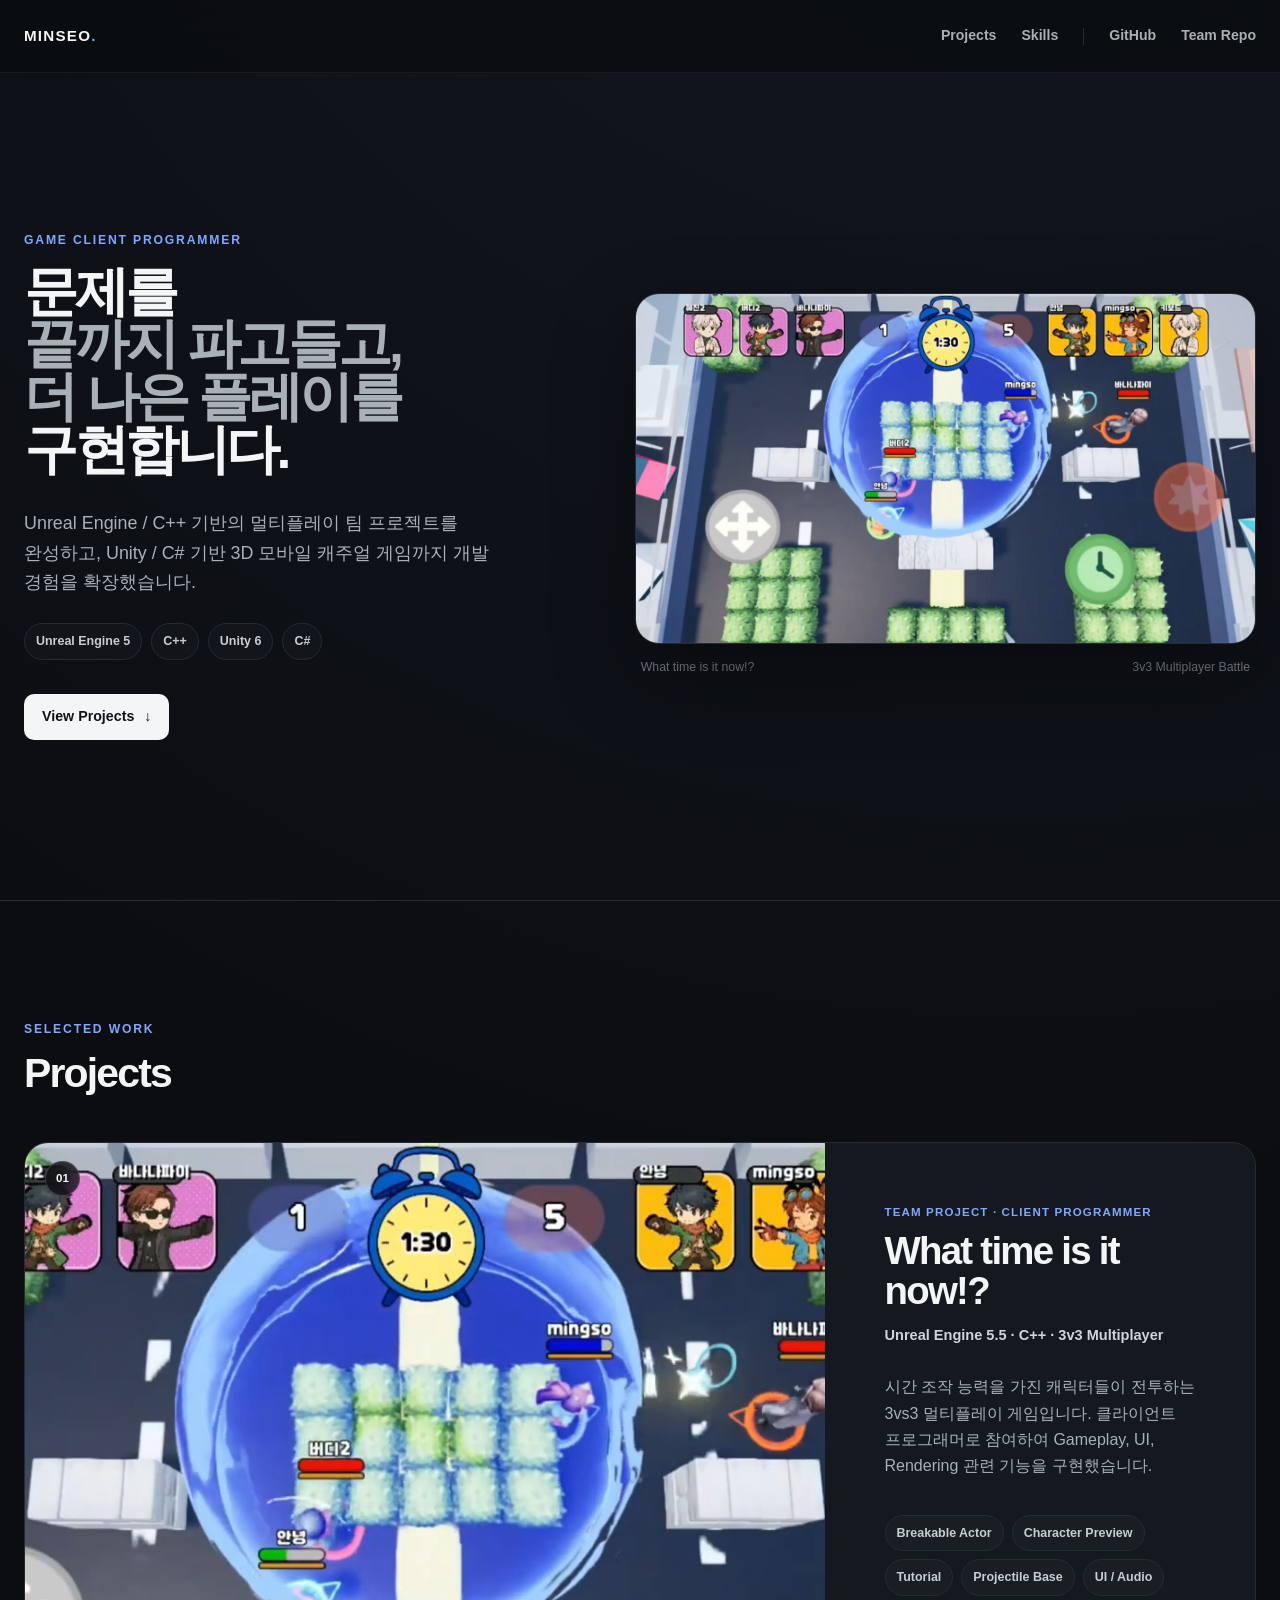
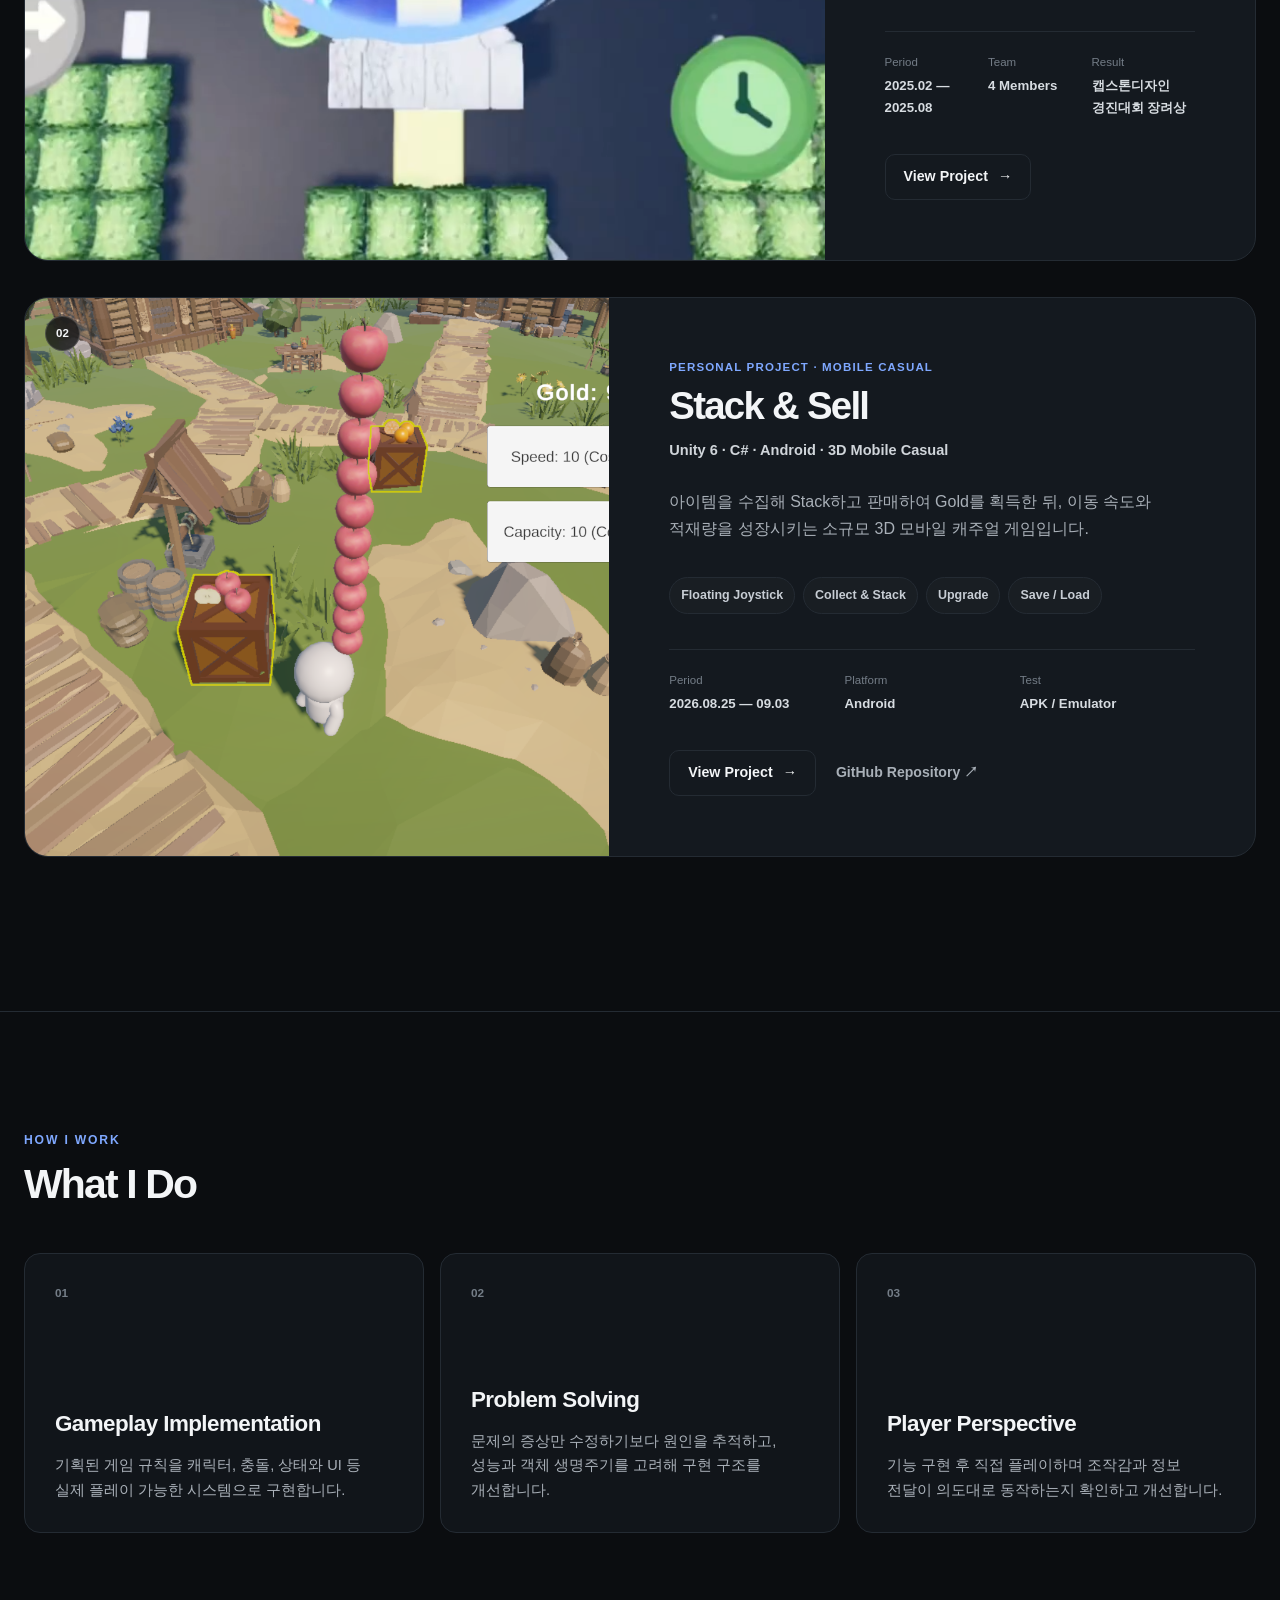
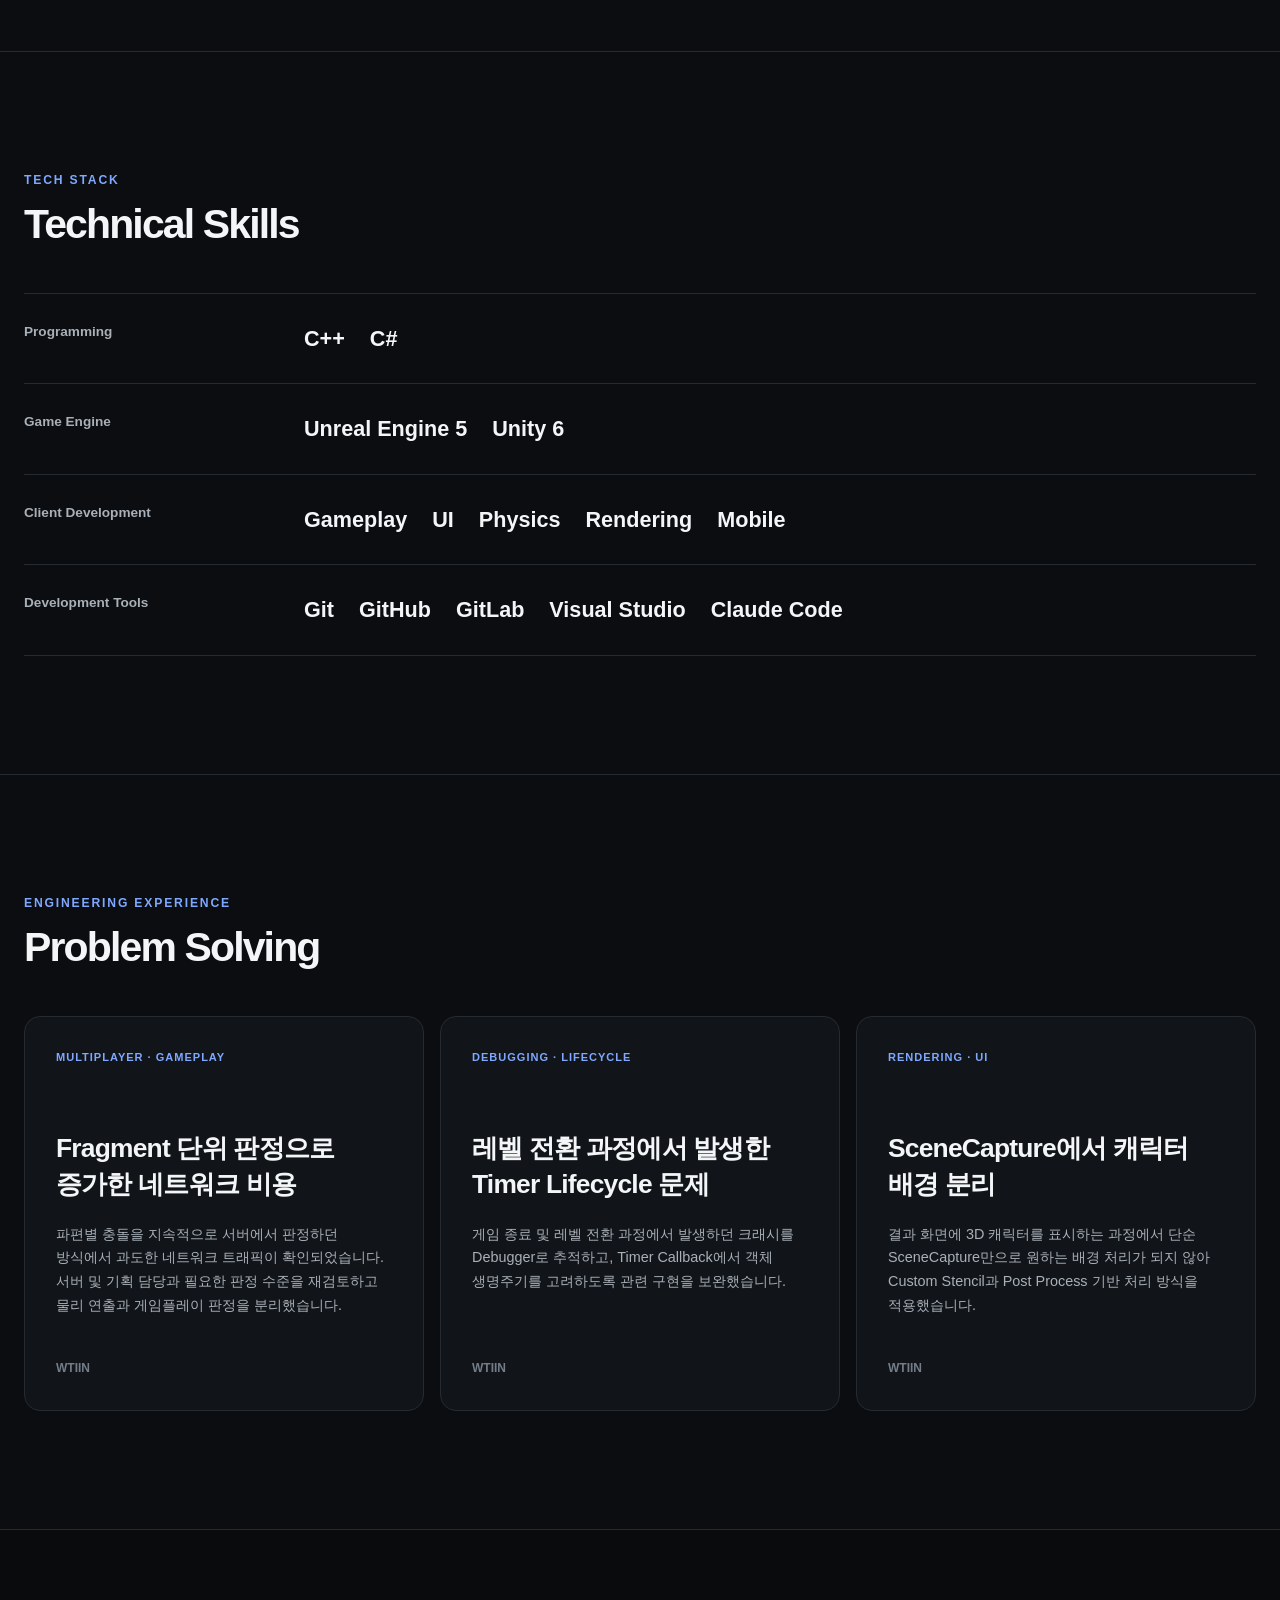
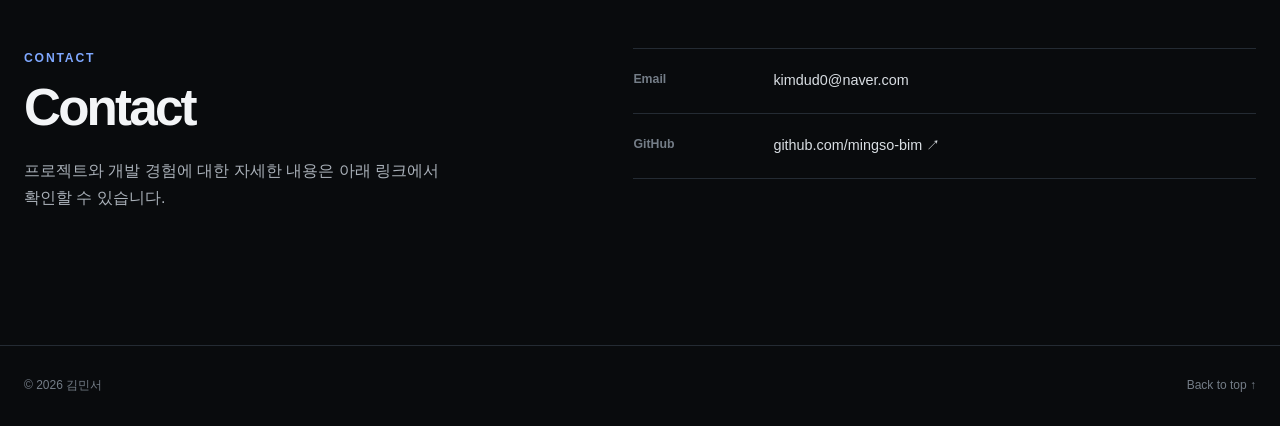
==== commit a5a6c24b: "modify portfolio files" ====
--- a/index.html
+++ b/index.html
@@ -33,7 +33,6 @@
             <nav class="main-nav">
                 <a href="#projects">Projects</a>
                 <a href="#skills">Skills</a>
-                <a href="#other-work">Other Work</a>
 
                 <span class="nav-divider"></span>
 
@@ -43,13 +42,12 @@
                     GitHub
                 </a>
 
-                <!-- GitLab 주소 확정 후 교체 -->
-                <a href="#" class="link-disabled">GitLab</a>
-
-                <!-- PDF 준비 후 주석 해제 및 주소 연결 -->
-                <a href="#" class="nav-resume link-disabled">
-                    Resume
+                <a href="https://gitlab.com/HwangHyejin/tenet-project"
+                   target="_blank"
+                   rel="noopener noreferrer">
+                    Team Repo
                 </a>
+
             </nav>
         </div>
     </header>
@@ -441,7 +439,7 @@
 
 
         <!-- Other Work -->
-        <section id="other-work" class="section other-section">
+        <!--<section id="other-work" class="section other-section">
             <div class="container">
 
                 <div class="section-heading">
@@ -458,10 +456,10 @@
                             <p>
                                 Unreal Engine 기반의 VR 프로젝트 개발 경험.
                             </p>
-                        </div>
+                        </div>-->
 
                         <!-- 저장소 주소 확인 후 링크 연결 -->
-                        <a href="#" class="text-link link-disabled">
+                        <!--<a href="#" class="text-link link-disabled">
                             GitHub ↗
                         </a>
                     </article>
@@ -474,10 +472,10 @@
                             <p>
                                 OpenGL / GLSL 기반 Shader 및 Graphics 프로그래밍 학습.
                             </p>
-                        </div>
+                        </div>-->
 
                         <!-- 저장소 주소 확인 후 링크 연결 -->
-                        <a href="#" class="text-link link-disabled">
+                        <!--<a href="#" class="text-link link-disabled">
                             GitHub ↗
                         </a>
                     </article>
@@ -485,7 +483,7 @@
                 </div>
 
             </div>
-        </section>
+        </section>-->
 
 
         <!-- Contact -->
@@ -507,8 +505,8 @@
                     <!-- 실제 메일 주소로 교체 -->
                     <div class="contact-item">
                         <span>Email</span>
-                        <a href="mailto:your-email@example.com">
-                            your-email@example.com
+                        <a href="kimdud0@naver.com">
+                            kimdud0@naver.com
                         </a>
                     </div>
 
@@ -521,20 +519,6 @@
                         </a>
                     </div>
 
-                    <div class="contact-item">
-                        <span>GitLab</span>
-                        <a href="#" class="link-disabled">
-                            WTIIN Team Repository
-                        </a>
-                    </div>
-
-                    <div class="contact-item">
-                        <span>Resume</span>
-                        <a href="#" class="link-disabled">
-                            PDF
-                        </a>
-                    </div>
-
                 </div>
 
             </div>
--- a/css/style.css
+++ b/css/style.css
@@ -1399,6 +1399,45 @@
     font-size: 0.87rem;
 }
 
+/* =========================================================
+   Character Preview Result Image
+========================================================= */
+
+.feature-result-image {
+    max-width: 1000px;
+    margin-bottom: 55px;
+    overflow: hidden;
+    border: 1px solid var(--line);
+    border-radius: 16px;
+    background: var(--card);
+}
+
+
+    .feature-result-image img {
+        display: block;
+        width: 100%;
+        aspect-ratio: 16 / 9;
+        object-fit: cover;
+    }
+
+
+    .feature-result-image p {
+        margin: 0;
+        padding: 13px 16px;
+        border-top: 1px solid var(--line);
+        color: var(--text-dim);
+        font-size: 0.76rem;
+    }
+
+
+/* =========================================================
+   Character Preview Pipeline
+========================================================= */
+
+.render-pipeline {
+    ...
+}
+
 
 /* =========================================================
    Character Preview Pipeline
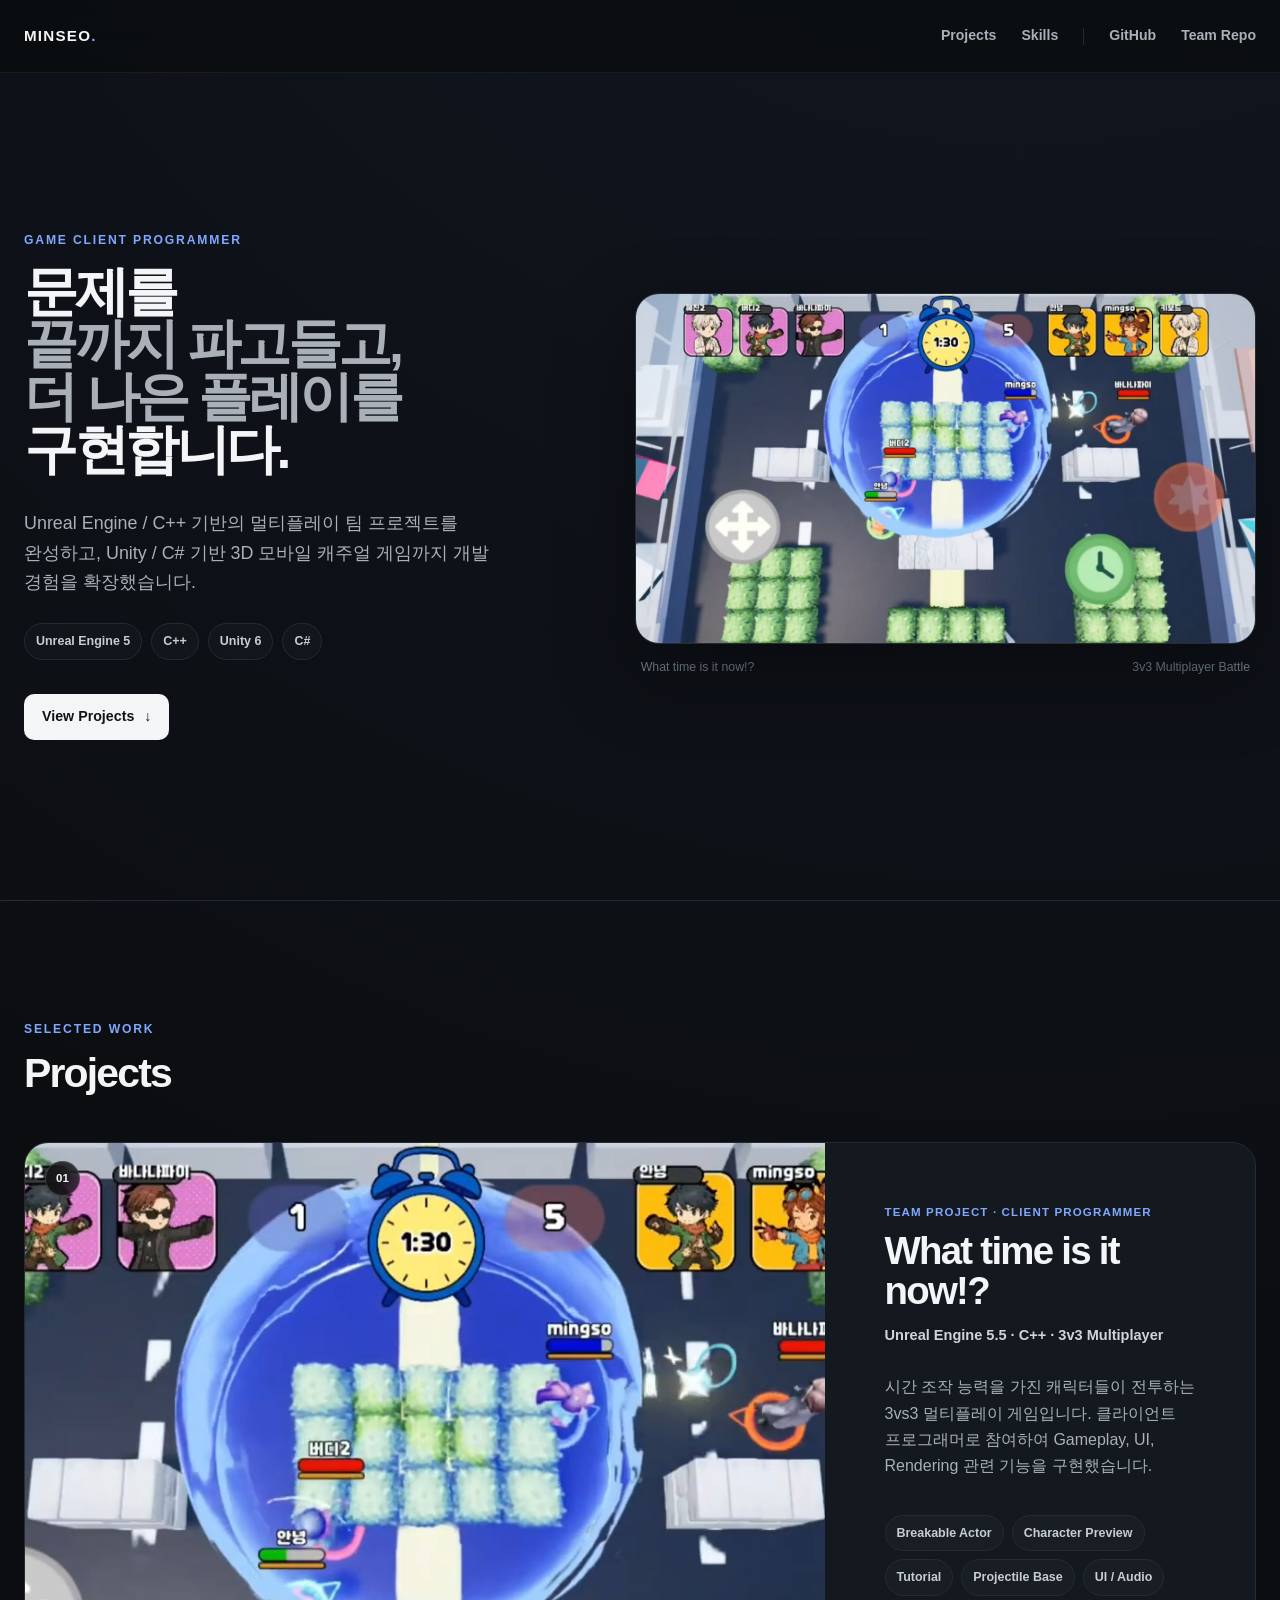
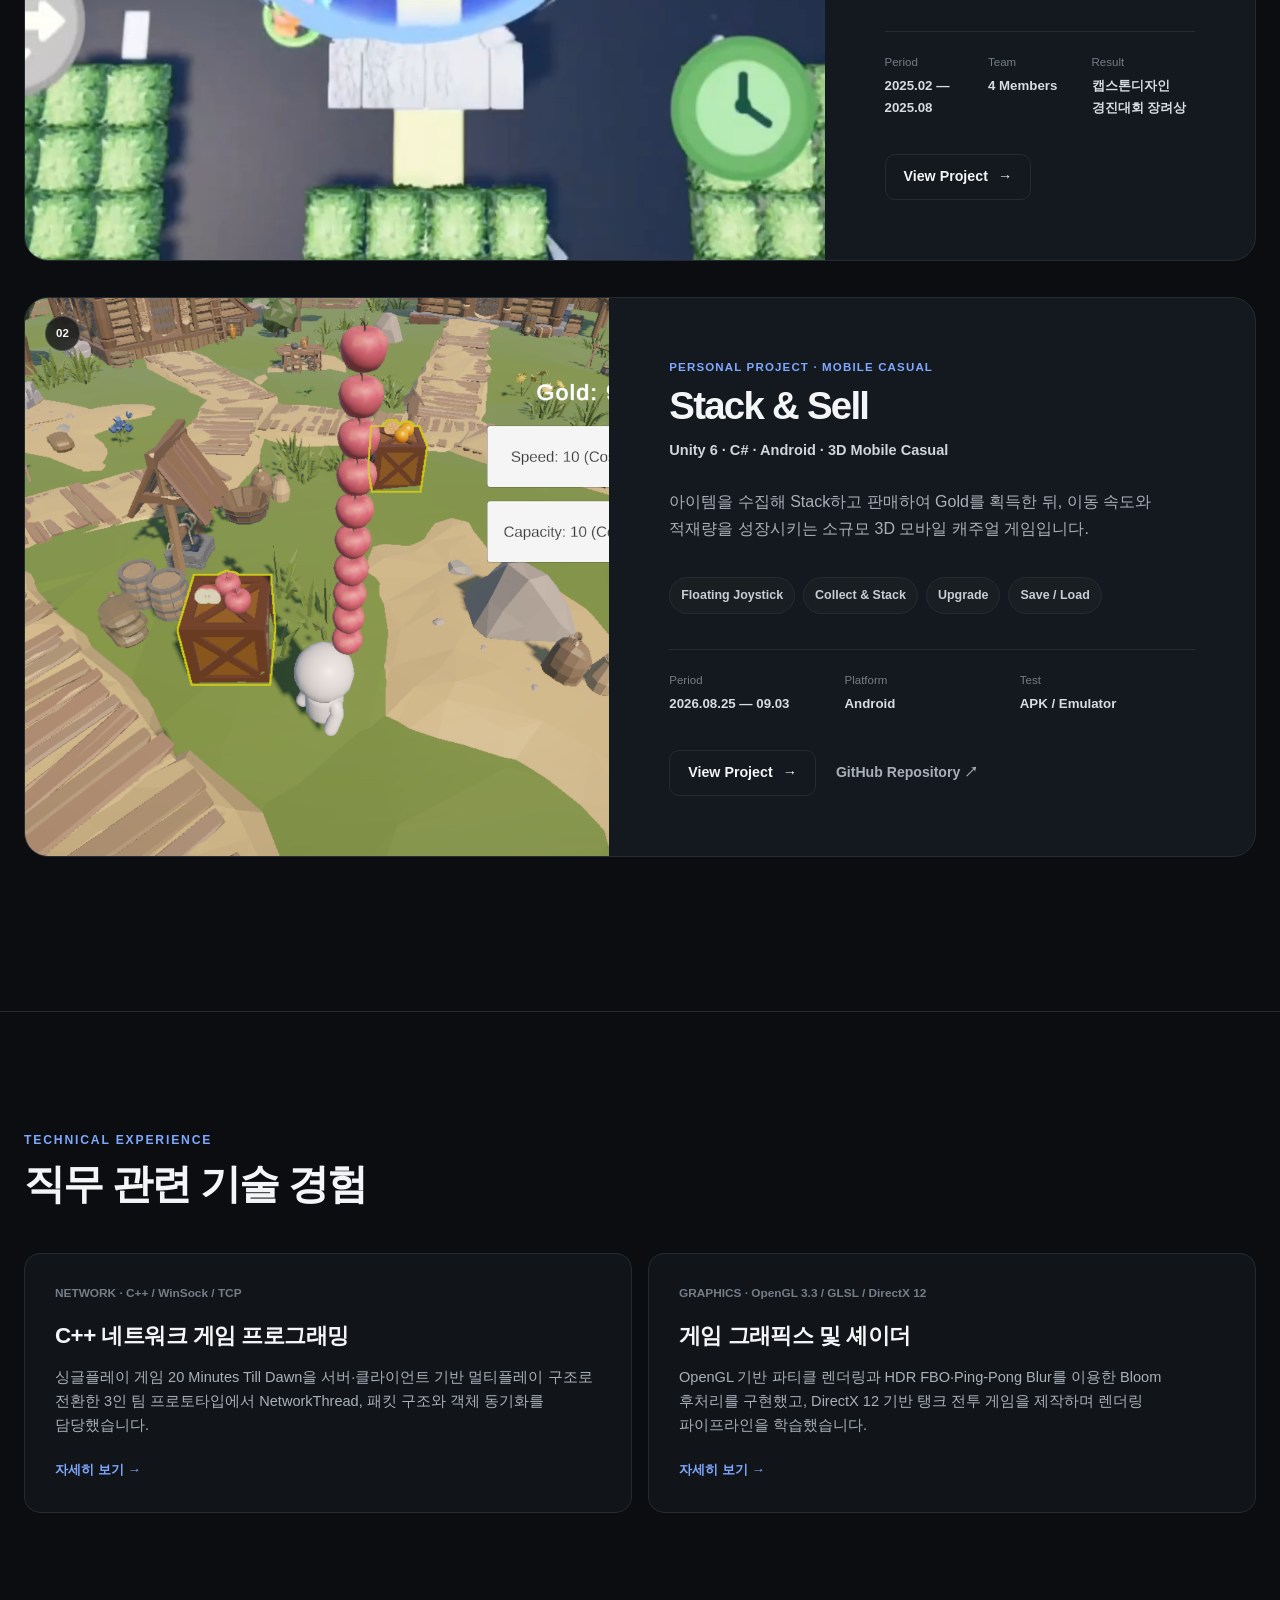
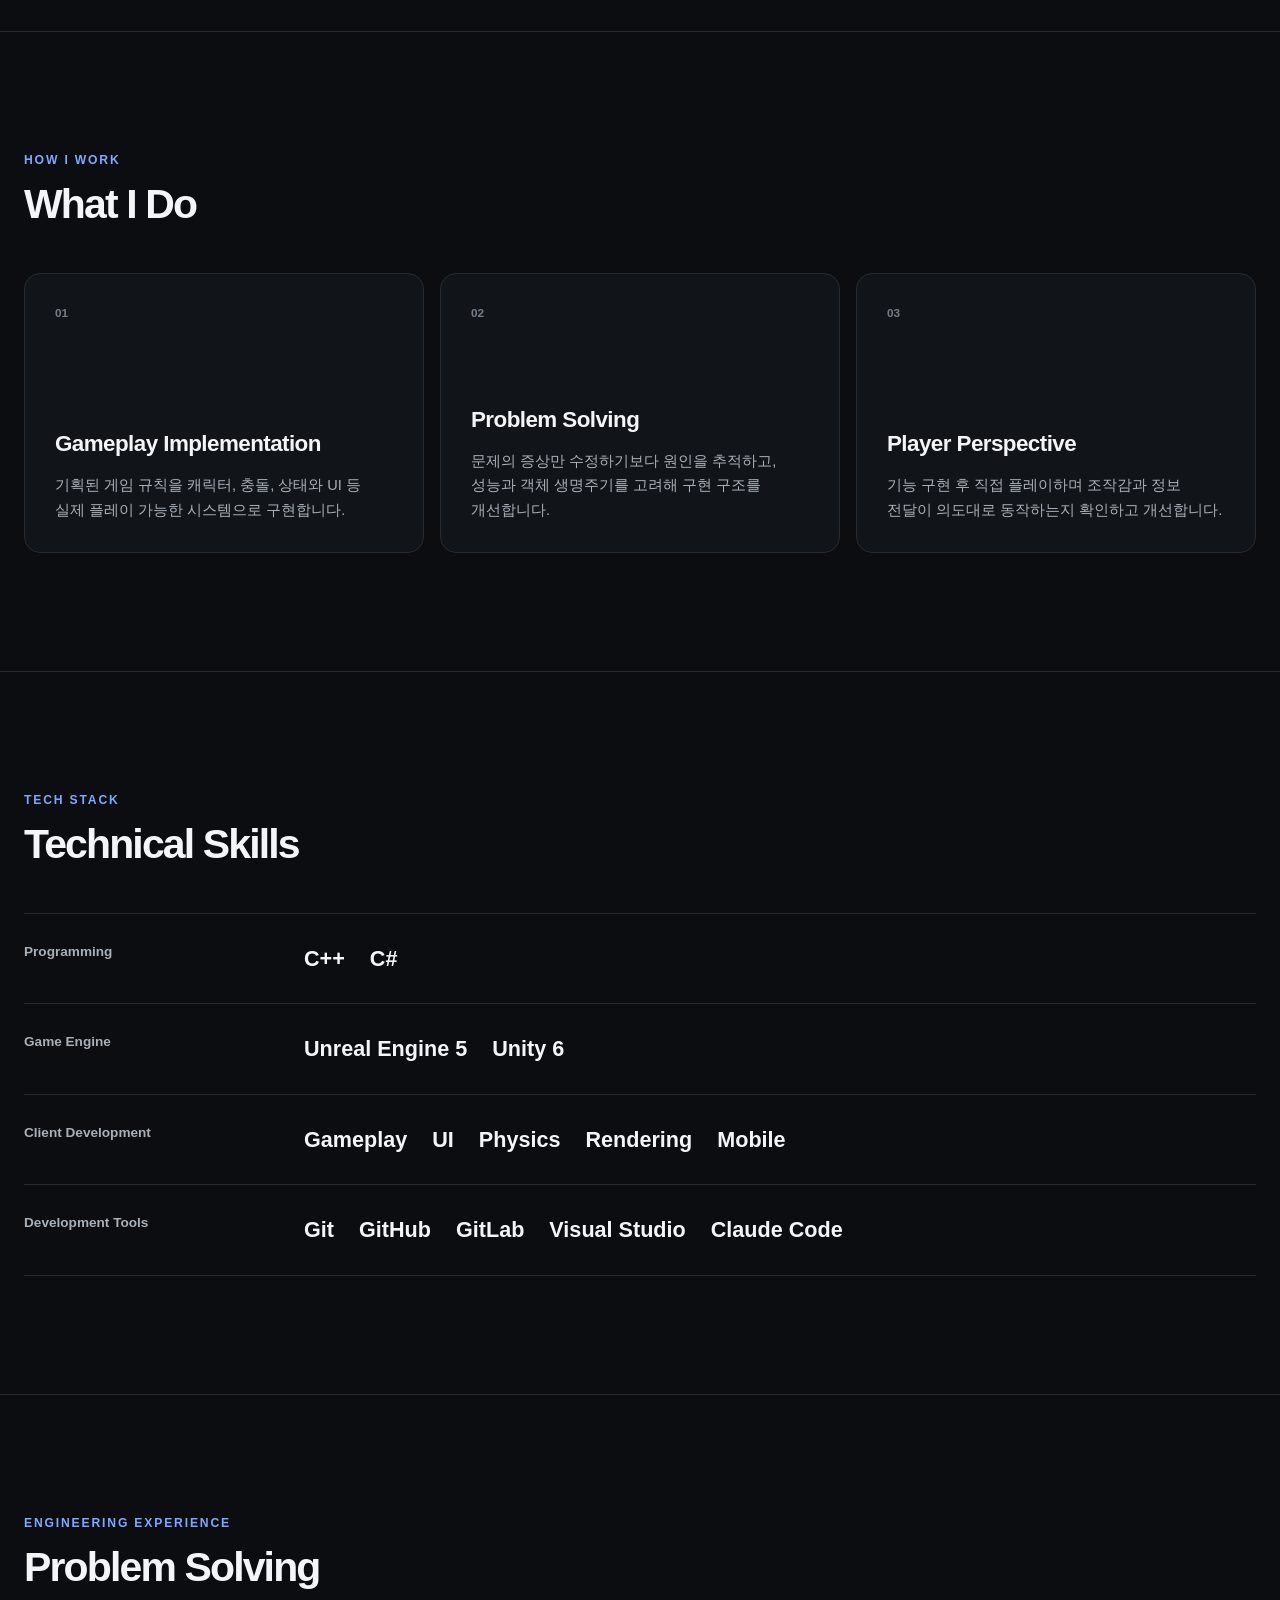
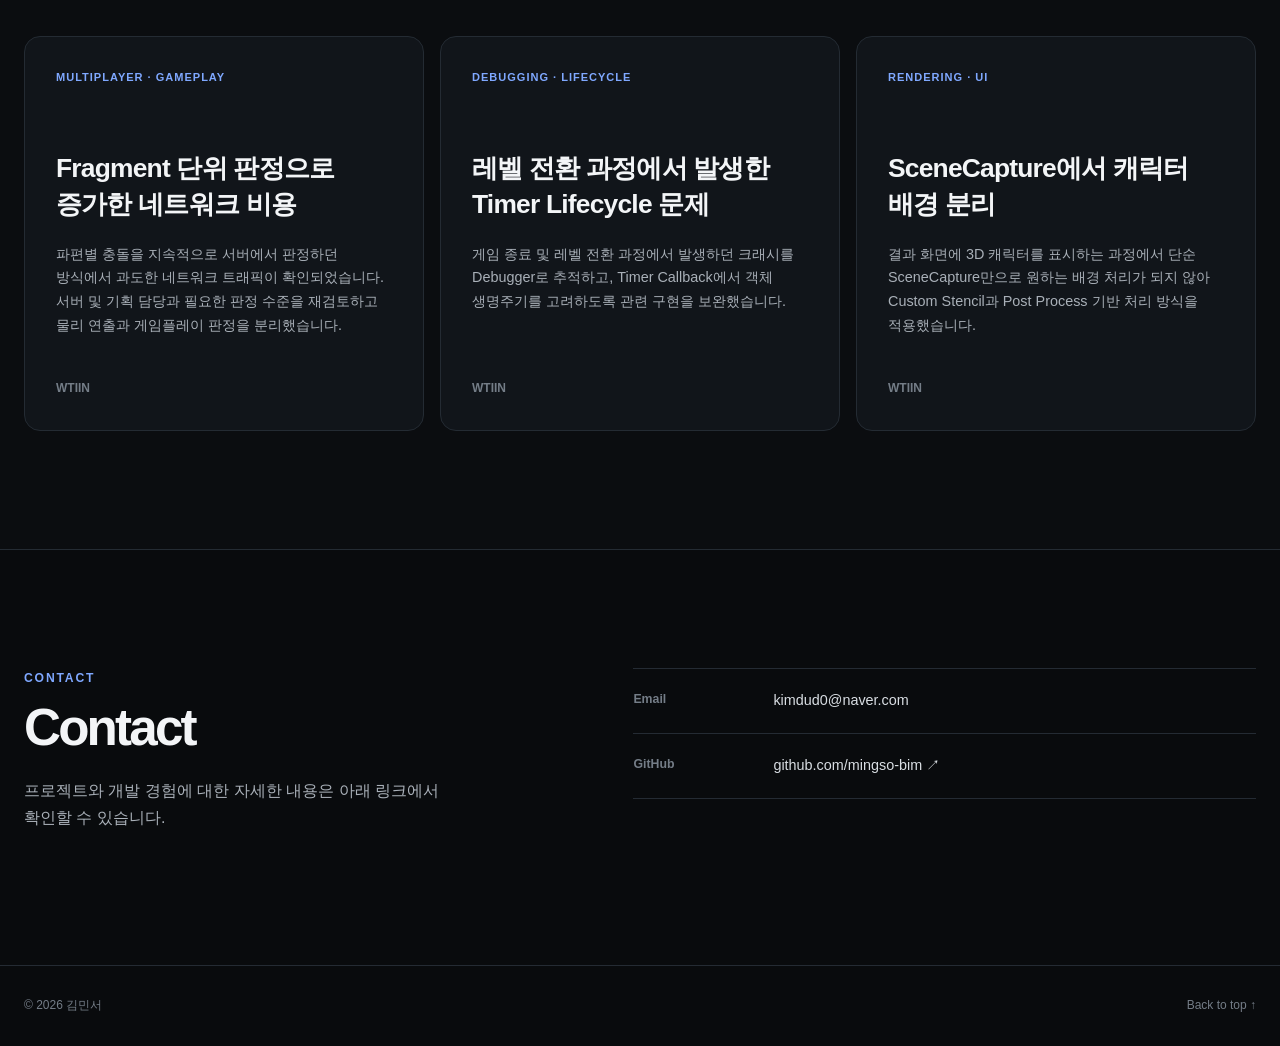
==== commit a99446d9: "Add technical experience page and update WTIIN details - Add Technical Experience section to main pa" ====
--- a/index.html
+++ b/index.html
@@ -173,16 +173,13 @@
                         </dl>
 
                         <div class="project-actions">
-                            <!-- 상세페이지 제작 후 교체 -->
-                            <div class="project-actions">
-                                <!-- 상세페이지 제작 후 교체 -->
-                                <a href="projects/wtiin.html"
-                                   class="button button-secondary">
-                                    View Project
-                                    <span aria-hidden="true">→</span>
-                                </a>
-                            </div>
-                        </div>
+                            <a href="projects/wtiin.html"
+                               class="button button-secondary">
+                                View Project
+                                <span aria-hidden="true">→</span>
+                            </a>
+                        </div>
+                    </div>
 
                 </article>
 
@@ -243,7 +240,6 @@
                         </dl>
 
                         <div class="project-actions">
-                            <!-- 상세페이지 제작 후 교체 -->
                             <a href="projects/stack-sell.html" class="button button-secondary">
                                 View Project
                                 <span aria-hidden="true">→</span>
@@ -259,6 +255,47 @@
                     </div>
 
                 </article>
+
+            </div>
+        </section>
+
+
+        <!-- Technical Experience -->
+        <section id="experience" class="section experience-section">
+            <div class="container">
+
+                <div class="section-heading">
+                    <p class="eyebrow">TECHNICAL EXPERIENCE</p>
+                    <h2>직무 관련 기술 경험</h2>
+                </div>
+
+                <div class="experience-grid">
+
+                    <a href="projects/technical-experience.html#network"
+                       class="info-card experience-card">
+                        <span class="card-number">NETWORK · C++ / WinSock / TCP</span>
+                        <h3>C++ 네트워크 게임 프로그래밍</h3>
+                        <p>
+                            싱글플레이 게임 20 Minutes Till Dawn을 서버·클라이언트
+                            기반 멀티플레이 구조로 전환한 3인 팀 프로토타입에서
+                            NetworkThread, 패킷 구조와 객체 동기화를 담당했습니다.
+                        </p>
+                        <span class="experience-link">자세히 보기 →</span>
+                    </a>
+
+                    <a href="projects/technical-experience.html#graphics"
+                       class="info-card experience-card">
+                        <span class="card-number">GRAPHICS · OpenGL 3.3 / GLSL / DirectX 12</span>
+                        <h3>게임 그래픽스 및 셰이더</h3>
+                        <p>
+                            OpenGL 기반 파티클 렌더링과 HDR FBO·Ping-Pong Blur를
+                            이용한 Bloom 후처리를 구현했고, DirectX 12 기반
+                            탱크 전투 게임을 제작하며 렌더링 파이프라인을 학습했습니다.
+                        </p>
+                        <span class="experience-link">자세히 보기 →</span>
+                    </a>
+
+                </div>
 
             </div>
         </section>
@@ -438,52 +475,7 @@
         </section>
 
 
-        <!-- Other Work -->
-        <!--<section id="other-work" class="section other-section">
-            <div class="container">
-
-                <div class="section-heading">
-                    <p class="eyebrow">OTHER EXPERIENCE</p>
-                    <h2>Other Work</h2>
-                </div>
-
-                <div class="other-grid">
-
-                    <article class="other-card">
-                        <div>
-                            <p class="project-type">UNREAL ENGINE</p>
-                            <h3>3D Virtual Reality Project</h3>
-                            <p>
-                                Unreal Engine 기반의 VR 프로젝트 개발 경험.
-                            </p>
-                        </div>-->
-
-                        <!-- 저장소 주소 확인 후 링크 연결 -->
-                        <!--<a href="#" class="text-link link-disabled">
-                            GitHub ↗
-                        </a>
-                    </article>
-
-
-                    <article class="other-card">
-                        <div>
-                            <p class="project-type">GRAPHICS STUDY</p>
-                            <h3>Shader / Graphics</h3>
-                            <p>
-                                OpenGL / GLSL 기반 Shader 및 Graphics 프로그래밍 학습.
-                            </p>
-                        </div>-->
-
-                        <!-- 저장소 주소 확인 후 링크 연결 -->
-                        <!--<a href="#" class="text-link link-disabled">
-                            GitHub ↗
-                        </a>
-                    </article>
-
-                </div>
-
-            </div>
-        </section>-->
+        <!-- Other Work는 제출본에서 제외 -->
 
 
         <!-- Contact -->
@@ -502,10 +494,9 @@
 
                 <div class="contact-links">
 
-                    <!-- 실제 메일 주소로 교체 -->
                     <div class="contact-item">
                         <span>Email</span>
-                        <a href="kimdud0@naver.com">
+                        <a href="mailto:kimdud0@naver.com">
                             kimdud0@naver.com
                         </a>
                     </div>
--- a/css/style.css
+++ b/css/style.css
@@ -2048,4 +2048,517 @@
     .ss-development-grid {
         grid-template-columns: 1fr;
     }
+}
+
+
+/* =========================================================
+   WTIIN · C++ Implementation
+========================================================= */
+
+.cpp-impl {
+    padding: 28px 30px;
+    border: 1px solid var(--line);
+    border-radius: 14px;
+    background: var(--bg-soft);
+}
+
+
+.cpp-impl-list {
+    display: grid;
+    grid-template-columns: repeat(2, 1fr);
+    gap: 10px 28px;
+    margin: 20px 0 0;
+    padding: 0;
+    list-style: none;
+}
+
+
+    .cpp-impl-list li {
+        position: relative;
+        padding-left: 16px;
+        color: var(--text-soft);
+        font-size: 0.88rem;
+    }
+
+
+        .cpp-impl-list li::before {
+            content: "";
+            position: absolute;
+            top: 0.7em;
+            left: 0;
+            width: 6px;
+            height: 6px;
+            border-radius: 50%;
+            background: var(--accent);
+        }
+
+
+/* =========================================================
+   WTIIN · Flow / Status
+========================================================= */
+
+.feature-flow-5 {
+    grid-template-columns: 1fr auto 1fr auto 1fr auto 1fr auto 1fr;
+}
+
+
+.flow-label {
+    margin-bottom: 14px;
+}
+
+
+.base-description + .flow-label {
+    margin-top: 40px;
+}
+
+
+.status-flow {
+    margin: -20px 0 70px;
+}
+
+
+    .status-flow .feature-label {
+        margin-bottom: 14px;
+    }
+
+
+    .status-flow .tutorial-flow {
+        margin-bottom: 16px;
+    }
+
+
+.status-flow-note {
+    max-width: 760px;
+    margin: 0;
+    color: var(--text-soft);
+    font-size: 0.87rem;
+}
+
+
+.feature-text-grid article > p:not(.feature-label) + p {
+    margin-top: 14px;
+}
+
+
+.feature-list {
+    margin: 0;
+    padding-left: 18px;
+    color: var(--text-soft);
+    font-size: 0.88rem;
+}
+
+
+    .feature-list li + li {
+        margin-top: 6px;
+    }
+
+
+.problem-steps {
+    margin: 0;
+}
+
+
+    .problem-steps div {
+        display: grid;
+        grid-template-columns: 44px 1fr;
+        gap: 12px;
+        padding: 12px 0;
+        border-top: 1px solid var(--line);
+    }
+
+
+    .problem-steps dt {
+        color: var(--accent);
+        font-size: 0.8rem;
+        font-weight: 800;
+    }
+
+
+    .problem-steps dd {
+        margin: 0;
+        color: var(--text-soft);
+        font-size: 0.88rem;
+    }
+
+
+/* =========================================================
+   Code Block
+========================================================= */
+
+.code-lead {
+    max-width: 820px;
+    margin: 45px 0 14px;
+    color: var(--text-soft);
+    font-size: 0.9rem;
+}
+
+
+.code-details {
+    margin-top: 16px;
+    border: 1px solid var(--line);
+    border-radius: 12px;
+    background: #0d1014;
+}
+
+
+    .code-details summary {
+        padding: 13px 18px;
+        color: var(--accent);
+        font-size: 0.82rem;
+        font-weight: 700;
+        cursor: pointer;
+    }
+
+
+        .code-details summary:hover {
+            color: var(--text);
+        }
+
+
+    .code-details[open] summary {
+        border-bottom: 1px solid var(--line);
+    }
+
+
+.code-caption {
+    margin: 0;
+    padding: 12px 18px 0;
+    color: var(--text-dim);
+    font-size: 0.74rem;
+}
+
+
+.code-details pre {
+    margin: 0;
+    padding: 12px 18px 18px;
+    overflow-x: auto;
+    tab-size: 4;
+}
+
+
+.code-details code {
+    color: #d4d9de;
+    font-family: Consolas, "D2Coding", "SFMono-Regular", Menlo, monospace;
+    font-size: 0.8rem;
+    line-height: 1.6;
+    white-space: pre;
+}
+
+
+/* =========================================================
+   WTIIN · Network Cost
+========================================================= */
+
+.calc-block {
+    margin-top: 28px;
+    padding: 24px;
+    border: 1px dashed var(--line);
+    border-radius: 14px;
+}
+
+
+.calc-description {
+    max-width: 760px;
+    margin: 14px 0 18px;
+    color: var(--text-soft);
+    font-size: 0.87rem;
+}
+
+
+.calc-list {
+    display: grid;
+    grid-template-columns: repeat(5, 1fr);
+    gap: 10px;
+    margin: 0;
+    padding: 0;
+    list-style: none;
+}
+
+
+    .calc-list li {
+        padding: 14px;
+        border: 1px solid var(--line);
+        border-radius: 10px;
+        background: #101419;
+    }
+
+
+    .calc-list span {
+        display: block;
+        color: var(--text-dim);
+        font-size: 0.72rem;
+    }
+
+
+    .calc-list strong {
+        display: block;
+        margin-top: 6px;
+        font-size: 0.9rem;
+    }
+
+
+.calc-note {
+    margin: 14px 0 0;
+    color: var(--text-dim);
+    font-size: 0.78rem;
+}
+
+
+.volume-split {
+    display: grid;
+    grid-template-columns: repeat(2, 1fr);
+    gap: 12px;
+    margin: 28px 0;
+}
+
+
+    .volume-split div {
+        padding: 20px;
+        border: 1px solid var(--line);
+        border-radius: 12px;
+        background: #101419;
+    }
+
+
+    .volume-split span {
+        color: var(--accent);
+        font-size: 0.78rem;
+        font-weight: 800;
+    }
+
+
+    .volume-split p {
+        margin: 8px 0 0;
+        color: var(--text-soft);
+        font-size: 0.86rem;
+    }
+
+
+/* =========================================================
+   Main · Technical Experience
+========================================================= */
+
+.experience-section {
+    border-top: 1px solid var(--line);
+}
+
+
+.experience-grid {
+    display: grid;
+    grid-template-columns: repeat(2, 1fr);
+    gap: 16px;
+}
+
+
+.experience-card {
+    min-height: 260px;
+    transition: border-color 0.2s ease, background 0.2s ease;
+}
+
+
+    .experience-card:hover {
+        border-color: rgba(127, 168, 255, 0.35);
+        background: var(--card-hover);
+    }
+
+
+    .experience-card p {
+        margin-bottom: 22px;
+    }
+
+
+.experience-link {
+    color: var(--accent);
+    font-size: 0.84rem;
+    font-weight: 700;
+}
+
+
+/* =========================================================
+   Technical Experience Page
+========================================================= */
+
+.experience-anchor {
+    scroll-margin-top: 80px;
+}
+
+
+.render-pipeline-6 {
+    grid-template-columns: 1fr auto 1fr auto 1fr auto 1fr auto 1fr auto 1fr;
+}
+
+
+.step-list {
+    display: grid;
+    gap: 16px;
+}
+
+
+.step-card {
+    min-width: 0;
+    padding: 30px 32px;
+    border: 1px solid var(--line);
+    border-radius: 16px;
+    background: var(--bg-soft);
+}
+
+
+    .step-card > span {
+        color: var(--text-dim);
+        font-size: 0.7rem;
+        font-weight: 800;
+    }
+
+
+    .step-card h3 {
+        margin: 14px 0 12px;
+        font-size: clamp(1.15rem, 2vw, 1.4rem);
+        line-height: 1.35;
+        letter-spacing: -0.02em;
+    }
+
+
+    .step-card > p {
+        max-width: 860px;
+        margin: 0;
+        color: var(--text-soft);
+        font-size: 0.9rem;
+    }
+
+
+        .step-card > p + p {
+            margin-top: 10px;
+        }
+
+
+.video-compare {
+    display: grid;
+    grid-template-columns: repeat(2, 1fr);
+    gap: 16px;
+}
+
+
+.video-single {
+    max-width: 620px;
+}
+
+
+.video-figure {
+    margin: 0;
+    overflow: hidden;
+    border: 1px solid var(--line);
+    border-radius: 14px;
+    background: var(--card);
+}
+
+
+    .video-figure video {
+        aspect-ratio: 1018 / 994;
+        object-fit: contain;
+        background: #000;
+    }
+
+
+.video-label {
+    display: block;
+    padding: 12px 16px;
+    border-top: 1px solid var(--line);
+    font-size: 0.82rem;
+    font-weight: 700;
+}
+
+
+.video-caption {
+    margin: 14px 0 0;
+    color: var(--text-dim);
+    font-size: 0.8rem;
+}
+
+
+.scope-note {
+    margin-top: 28px;
+    padding: 22px 24px;
+    border: 1px dashed var(--line);
+    border-radius: 14px;
+}
+
+
+    .scope-note p:not(.feature-label) {
+        margin: 10px 0 0;
+        color: var(--text-soft);
+        font-size: 0.86rem;
+    }
+
+
+.sub-block {
+    margin-top: 70px;
+}
+
+
+    .sub-block h3 {
+        margin: 14px 0 12px;
+        font-size: clamp(1.25rem, 2.2vw, 1.6rem);
+        line-height: 1.35;
+        letter-spacing: -0.03em;
+    }
+
+
+    .sub-block > p:not(.feature-label) {
+        max-width: 820px;
+        margin: 0 0 22px;
+        color: var(--text-soft);
+        font-size: 0.9rem;
+    }
+
+
+/* =========================================================
+   Update Responsive
+========================================================= */
+
+@media (max-width: 1050px) {
+
+    .calc-list {
+        grid-template-columns: repeat(3, 1fr);
+    }
+}
+
+
+@media (max-width: 900px) {
+
+    .feature-flow-5,
+    .render-pipeline-6 {
+        grid-template-columns: 1fr;
+    }
+
+
+    .status-flow {
+        margin-top: 0;
+    }
+
+
+    .cpp-impl-list,
+    .volume-split,
+    .experience-grid {
+        grid-template-columns: 1fr;
+    }
+}
+
+
+@media (max-width: 650px) {
+
+    .calc-list,
+    .video-compare {
+        grid-template-columns: 1fr;
+    }
+
+
+    .cpp-impl,
+    .step-card {
+        padding: 22px 20px;
+    }
+
+
+    .code-details pre {
+        padding: 12px 14px 16px;
+    }
 }
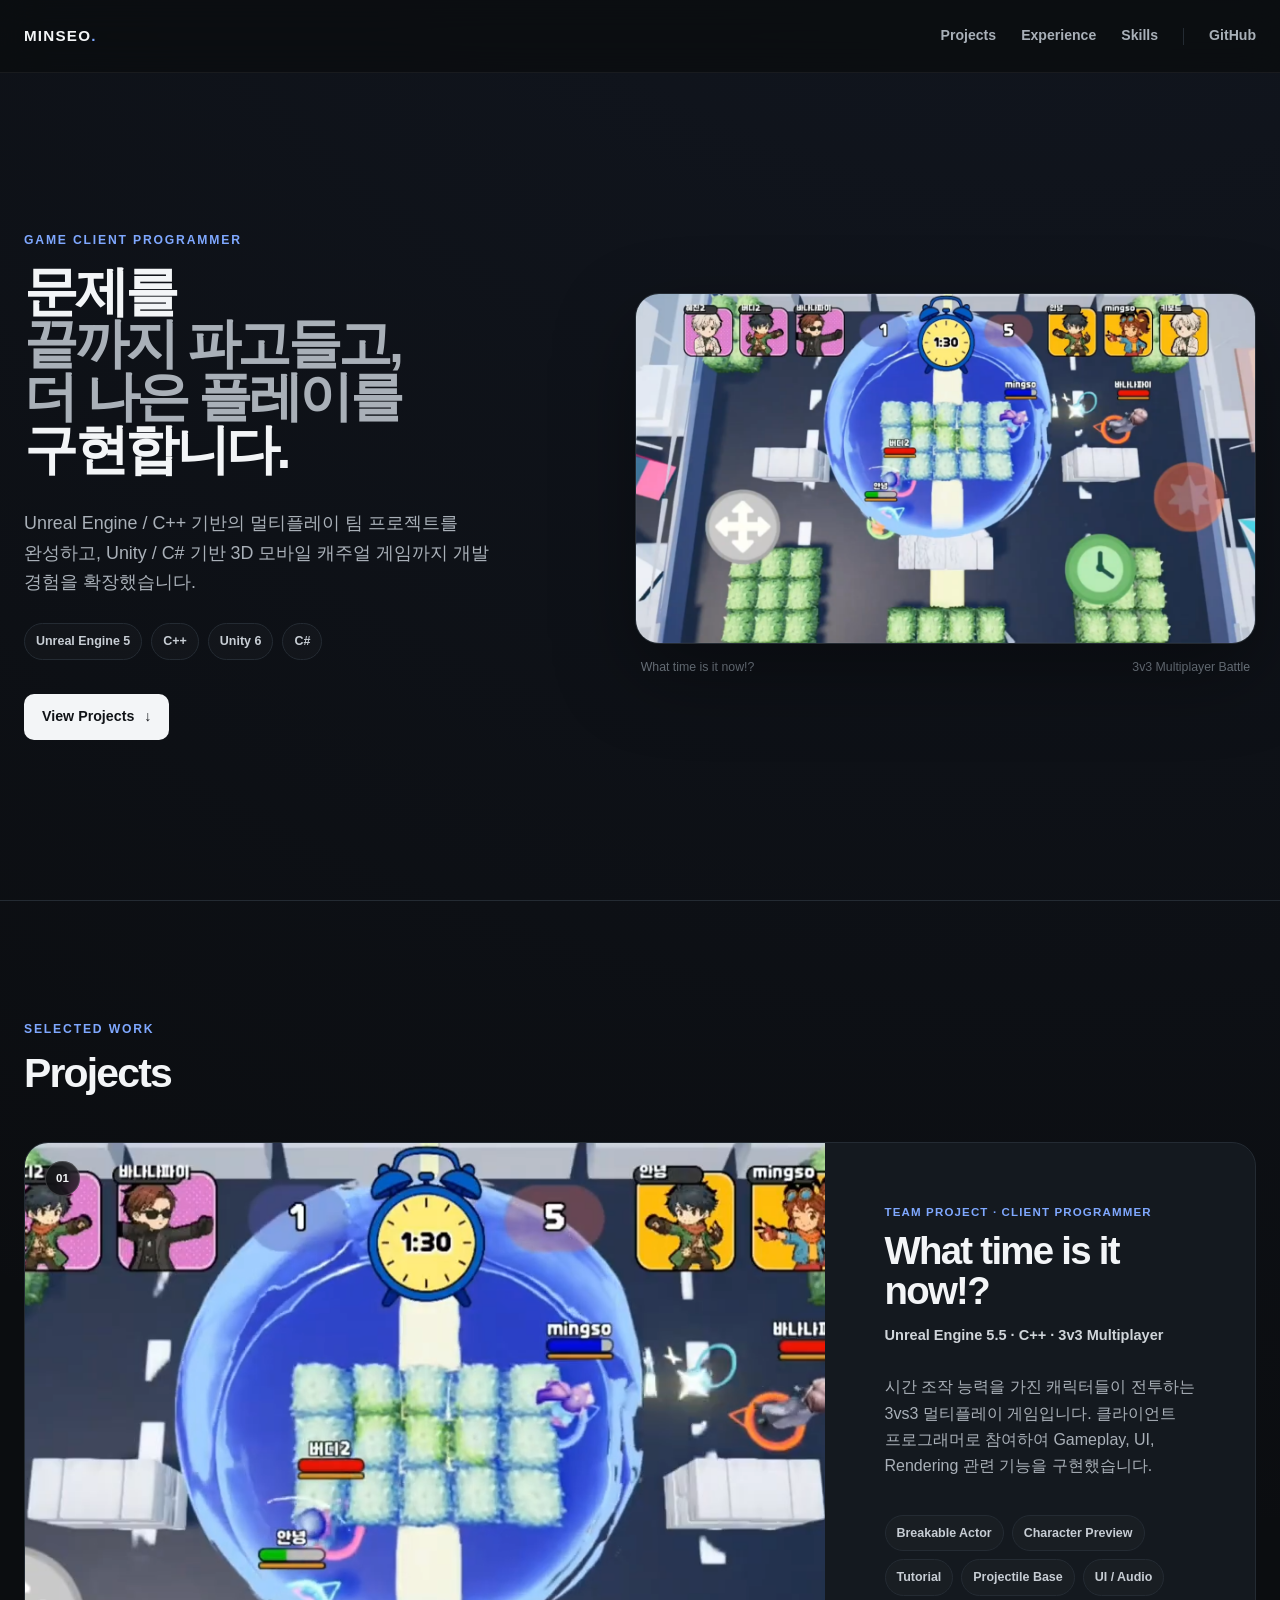
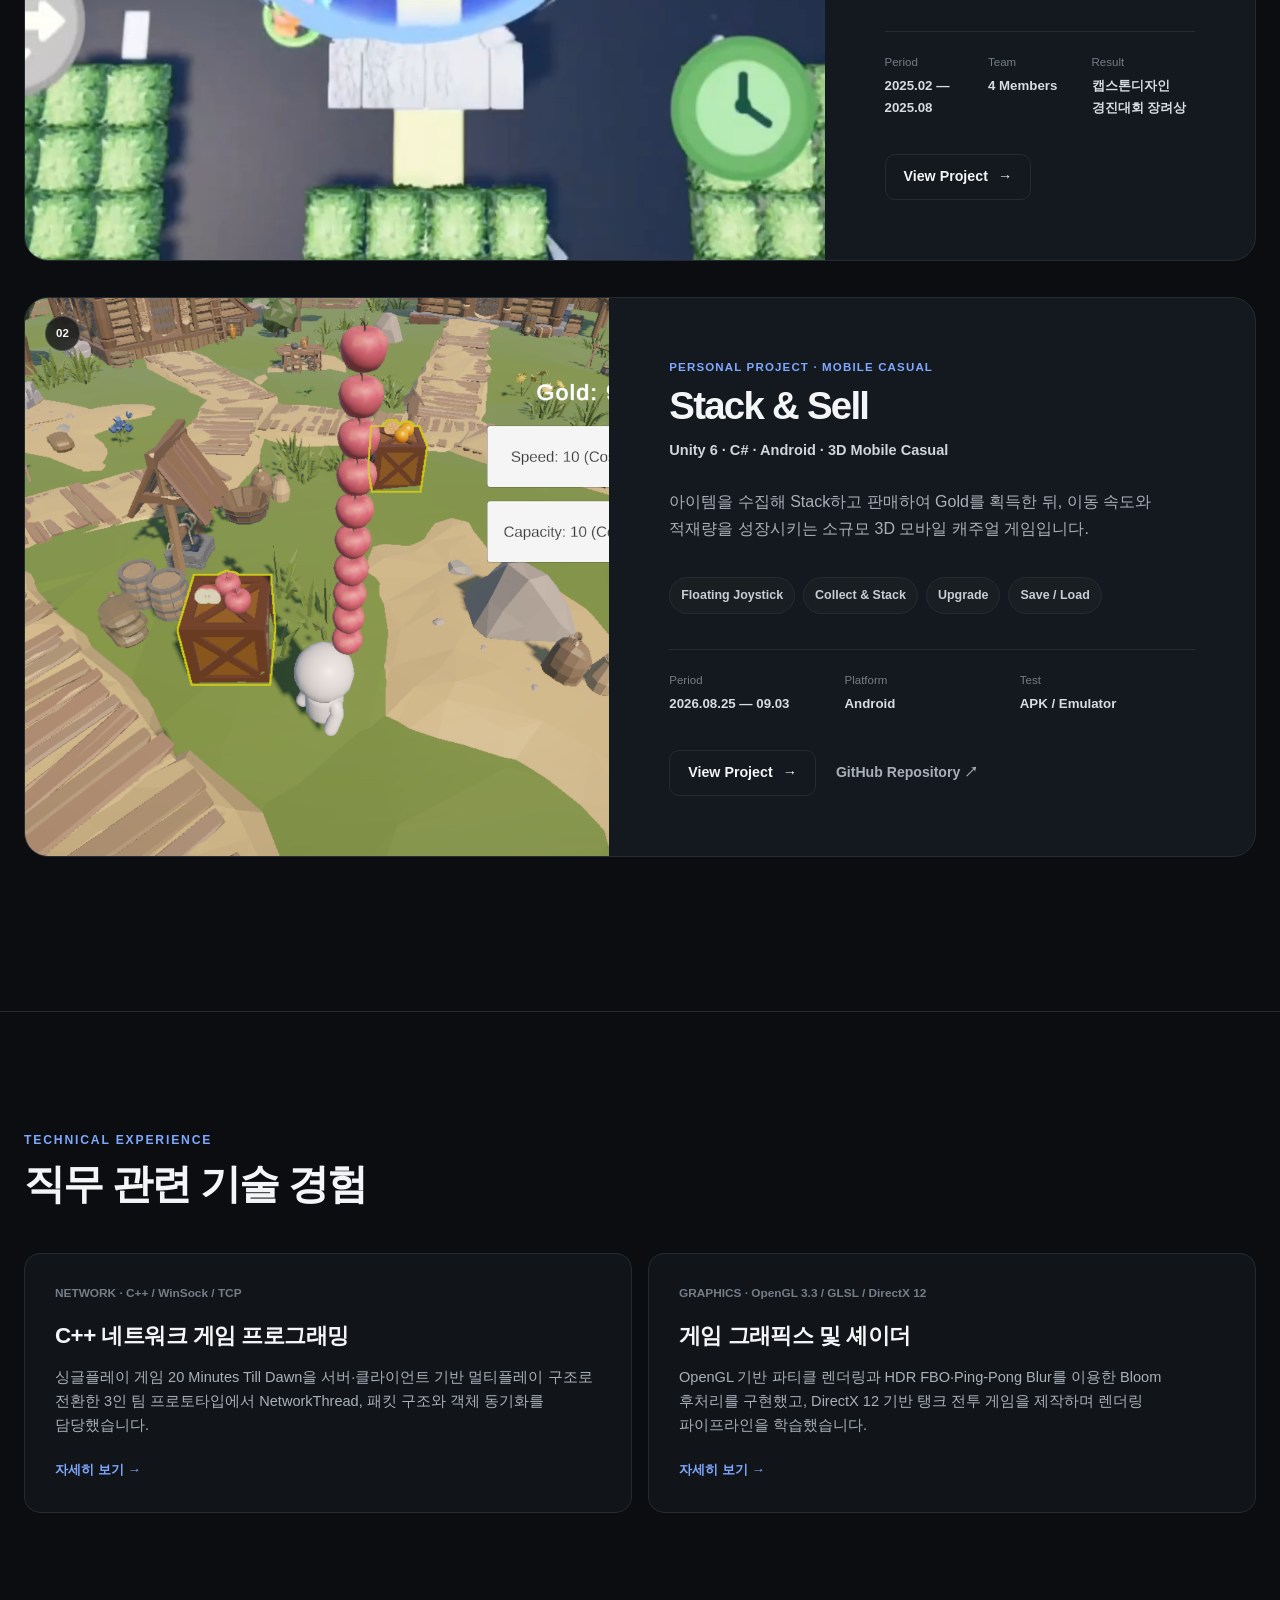
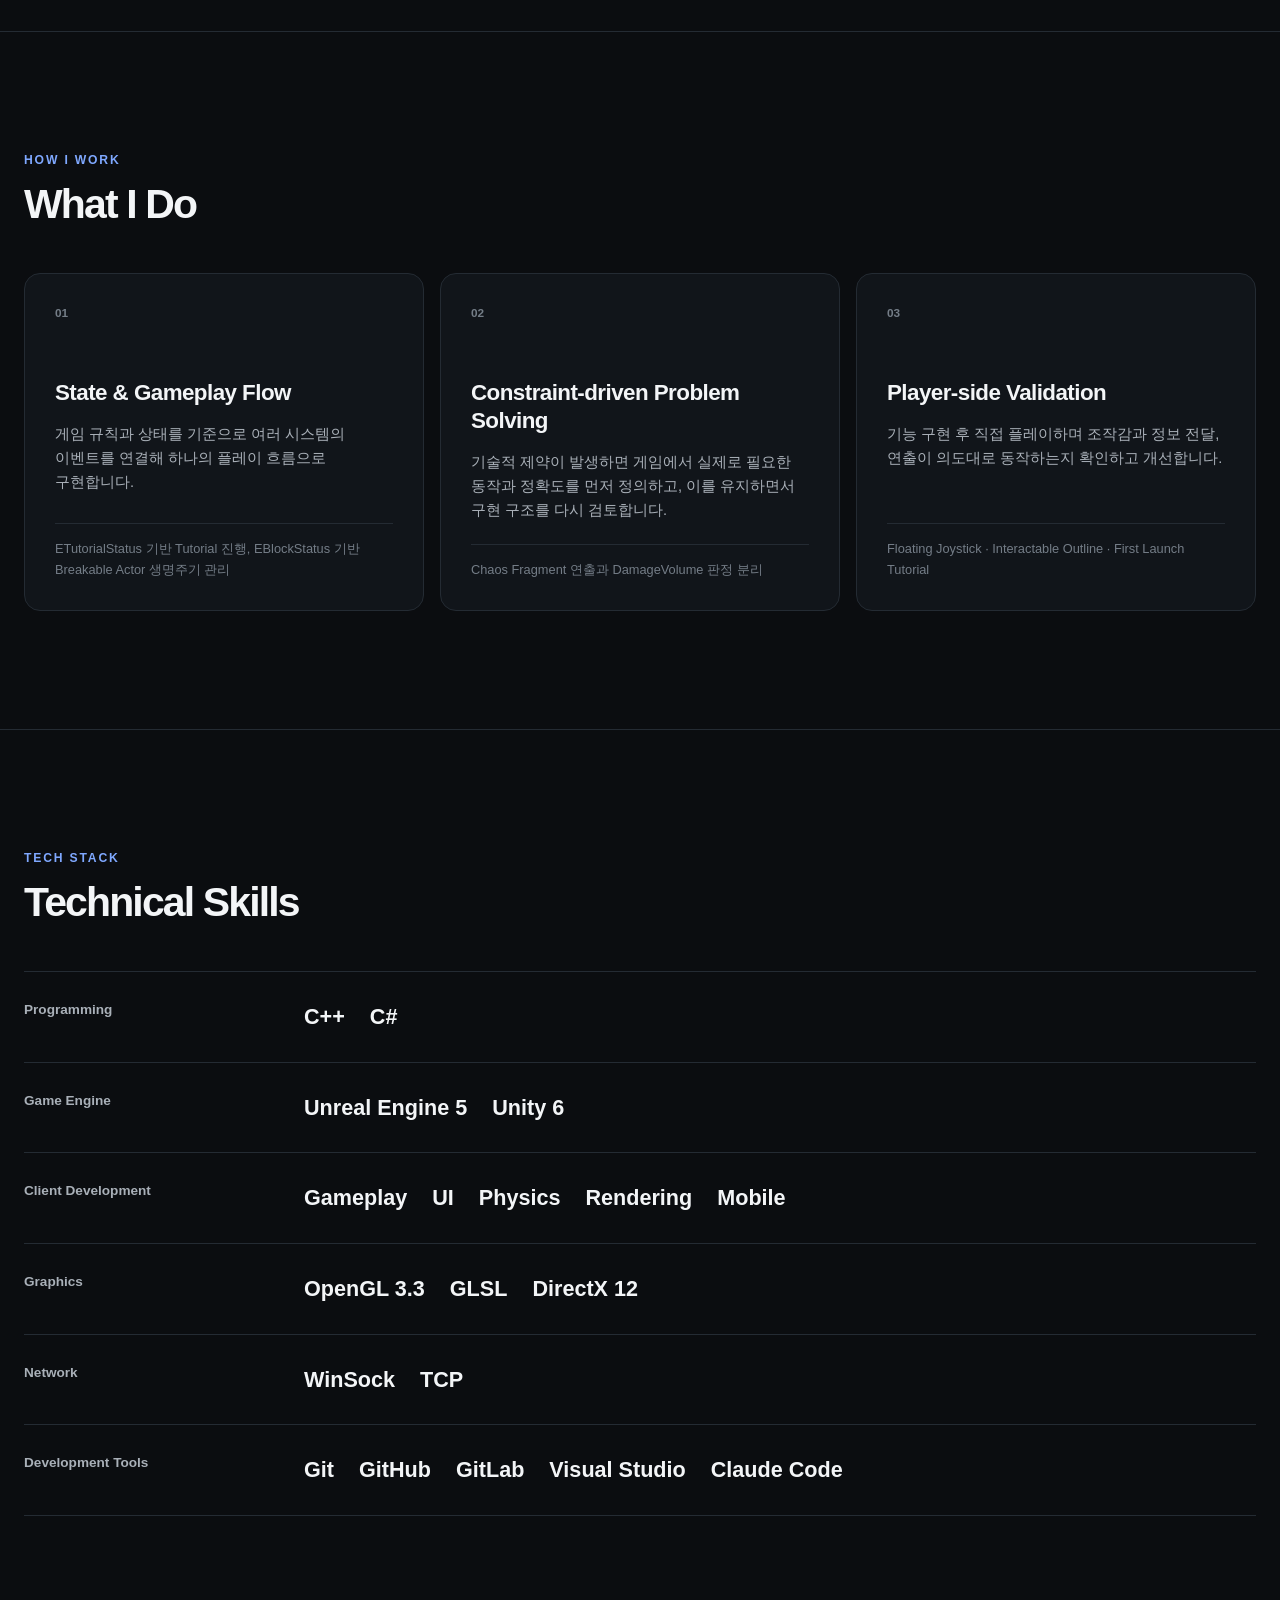
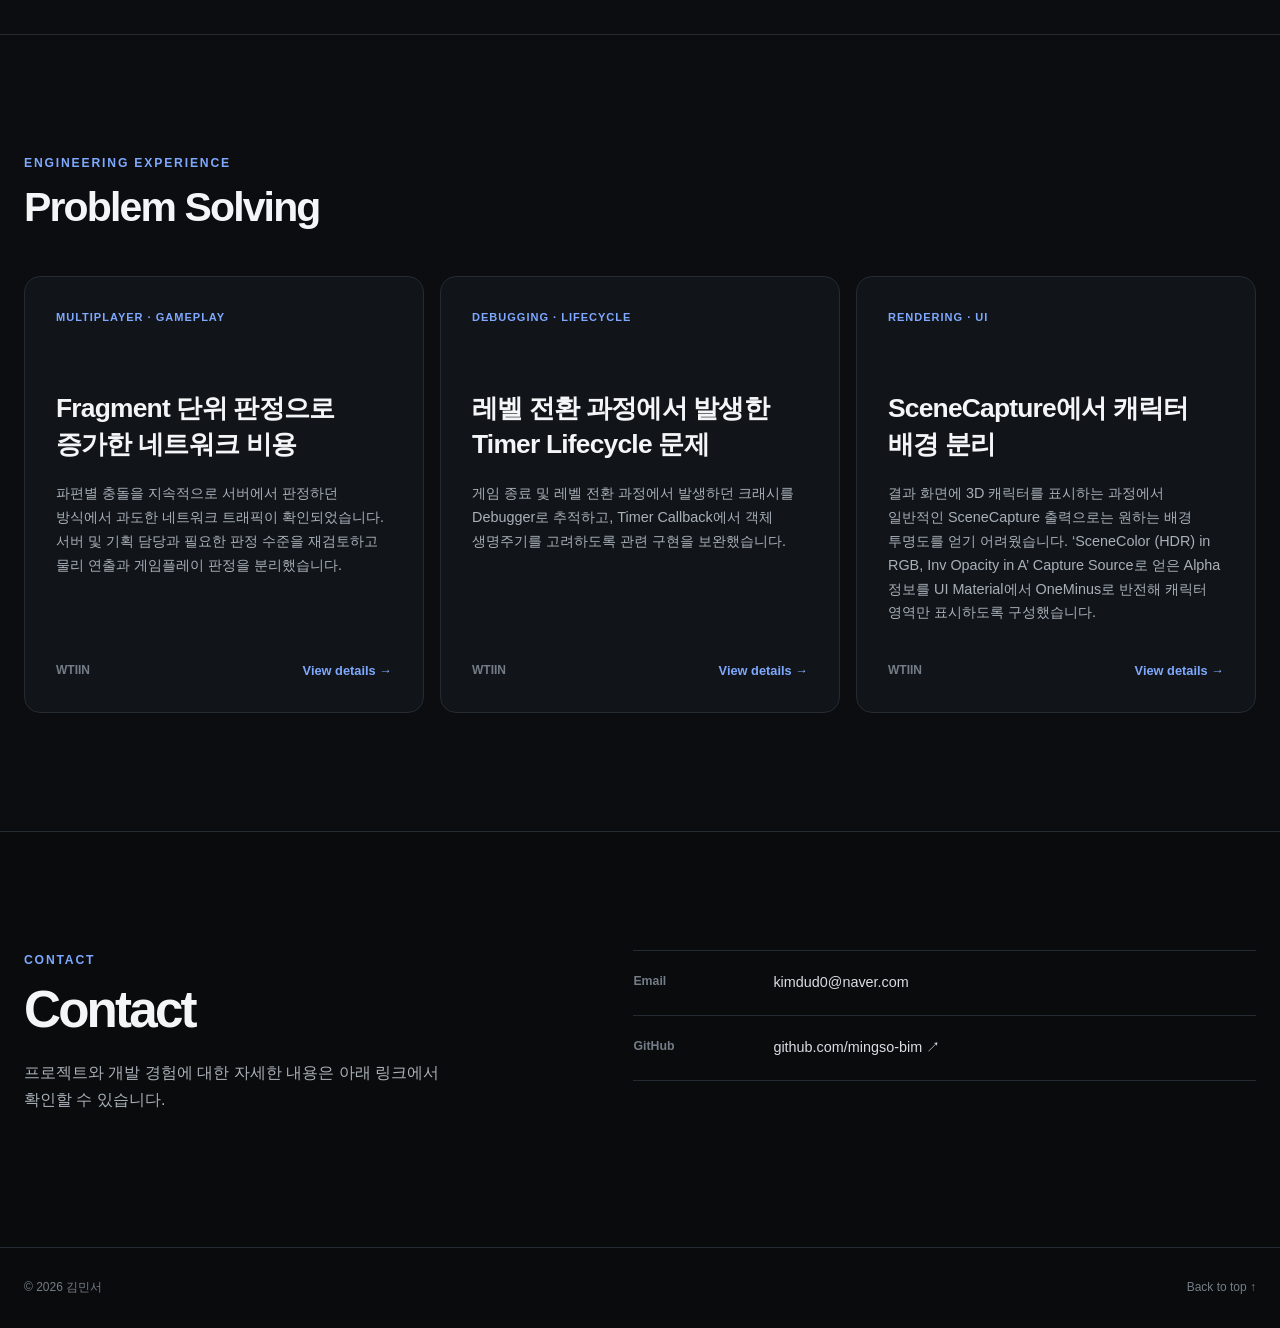
==== commit a4c279b4: "Edit" ====
--- a/index.html
+++ b/index.html
@@ -32,6 +32,7 @@
 
             <nav class="main-nav">
                 <a href="#projects">Projects</a>
+                <a href="#experience">Experience</a>
                 <a href="#skills">Skills</a>
 
                 <span class="nav-divider"></span>
@@ -40,12 +41,6 @@
                    target="_blank"
                    rel="noopener noreferrer">
                     GitHub
-                </a>
-
-                <a href="https://gitlab.com/HwangHyejin/tenet-project"
-                   target="_blank"
-                   rel="noopener noreferrer">
-                    Team Repo
                 </a>
 
             </nav>
@@ -314,28 +309,39 @@
 
                     <article class="info-card">
                         <span class="card-number">01</span>
-                        <h3>Gameplay Implementation</h3>
-                        <p>
-                            기획된 게임 규칙을 캐릭터, 충돌, 상태와 UI 등
-                            실제 플레이 가능한 시스템으로 구현합니다.
+                        <h3>State &amp; Gameplay Flow</h3>
+                        <p>
+                            게임 규칙과 상태를 기준으로 여러 시스템의 이벤트를 연결해
+                            하나의 플레이 흐름으로 구현합니다.
+                        </p>
+                        <p class="info-card-evidence">
+                            ETutorialStatus 기반 Tutorial 진행, EBlockStatus 기반
+                            Breakable Actor 생명주기 관리
                         </p>
                     </article>
 
                     <article class="info-card">
                         <span class="card-number">02</span>
-                        <h3>Problem Solving</h3>
-                        <p>
-                            문제의 증상만 수정하기보다 원인을 추적하고,
-                            성능과 객체 생명주기를 고려해 구현 구조를 개선합니다.
+                        <h3>Constraint-driven Problem Solving</h3>
+                        <p>
+                            기술적 제약이 발생하면 게임에서 실제로 필요한 동작과
+                            정확도를 먼저 정의하고, 이를 유지하면서 구현 구조를
+                            다시 검토합니다.
+                        </p>
+                        <p class="info-card-evidence">
+                            Chaos Fragment 연출과 DamageVolume 판정 분리
                         </p>
                     </article>
 
                     <article class="info-card">
                         <span class="card-number">03</span>
-                        <h3>Player Perspective</h3>
-                        <p>
-                            기능 구현 후 직접 플레이하며 조작감과 정보 전달이
-                            의도대로 동작하는지 확인하고 개선합니다.
+                        <h3>Player-side Validation</h3>
+                        <p>
+                            기능 구현 후 직접 플레이하며 조작감과 정보 전달,
+                            연출이 의도대로 동작하는지 확인하고 개선합니다.
+                        </p>
+                        <p class="info-card-evidence">
+                            Floating Joystick · Interactable Outline · First Launch Tutorial
                         </p>
                     </article>
 
@@ -383,6 +389,23 @@
                     </div>
 
                     <div class="skill-row">
+                        <h3>Graphics</h3>
+                        <div>
+                            <span>OpenGL 3.3</span>
+                            <span>GLSL</span>
+                            <span>DirectX 12</span>
+                        </div>
+                    </div>
+
+                    <div class="skill-row">
+                        <h3>Network</h3>
+                        <div>
+                            <span>WinSock</span>
+                            <span>TCP</span>
+                        </div>
+                    </div>
+
+                    <div class="skill-row">
                         <h3>Development Tools</h3>
                         <div>
                             <span>Git</span>
@@ -409,7 +432,8 @@
 
                 <div class="problem-grid">
 
-                    <article class="problem-card">
+                    <a href="projects/wtiin.html#network-cost"
+                       class="problem-card problem-card-link">
                         <p class="problem-category">
                             MULTIPLAYER · GAMEPLAY
                         </p>
@@ -426,11 +450,15 @@
                             물리 연출과 게임플레이 판정을 분리했습니다.
                         </p>
 
-                        <span class="problem-project">WTIIN</span>
-                    </article>
-
-
-                    <article class="problem-card">
+                        <span class="problem-project">
+                            WTIIN
+                            <span class="problem-link">View details →</span>
+                        </span>
+                    </a>
+
+
+                    <a href="projects/wtiin.html#timer-lifecycle"
+                       class="problem-card problem-card-link">
                         <p class="problem-category">
                             DEBUGGING · LIFECYCLE
                         </p>
@@ -446,11 +474,15 @@
                             고려하도록 관련 구현을 보완했습니다.
                         </p>
 
-                        <span class="problem-project">WTIIN</span>
-                    </article>
-
-
-                    <article class="problem-card">
+                        <span class="problem-project">
+                            WTIIN
+                            <span class="problem-link">View details →</span>
+                        </span>
+                    </a>
+
+
+                    <a href="projects/wtiin.html#character-preview"
+                       class="problem-card problem-card-link">
                         <p class="problem-category">
                             RENDERING · UI
                         </p>
@@ -461,13 +493,18 @@
                         </h3>
 
                         <p>
-                            결과 화면에 3D 캐릭터를 표시하는 과정에서
-                            단순 SceneCapture만으로 원하는 배경 처리가 되지 않아
-                            Custom Stencil과 Post Process 기반 처리 방식을 적용했습니다.
-                        </p>
-
-                        <span class="problem-project">WTIIN</span>
-                    </article>
+                            결과 화면에 3D 캐릭터를 표시하는 과정에서 일반적인
+                            SceneCapture 출력으로는 원하는 배경 투명도를 얻기
+                            어려웠습니다. ‘SceneColor (HDR) in RGB, Inv Opacity in A’
+                            Capture Source로 얻은 Alpha 정보를 UI Material에서
+                            OneMinus로 반전해 캐릭터 영역만 표시하도록 구성했습니다.
+                        </p>
+
+                        <span class="problem-project">
+                            WTIIN
+                            <span class="problem-link">View details →</span>
+                        </span>
+                    </a>
 
                 </div>
 
--- a/css/style.css
+++ b/css/style.css
@@ -34,7 +34,7 @@
     margin: 0;
     background: radial-gradient( circle at 80% -10%, rgba(74, 103, 170, 0.12), transparent 32% ), var(--bg);
     color: var(--text);
-    font-family: Pretendard, "Noto Sans KR", "Apple SD Gothic Neo", Inter, Arial, sans-serif;
+    font-family: Pretendard, "Noto Sans KR", "Apple SD Gothic Neo", "Malgun Gothic", Inter, Arial, sans-serif;
     line-height: 1.65;
     word-break: keep-all;
 }
@@ -2512,6 +2512,59 @@
 
 
 /* =========================================================
+   Main · What I Do / Problem Solving Links
+========================================================= */
+
+.approach-grid .info-card h3 {
+    margin-top: 56px;
+}
+
+
+.approach-grid .info-card p:not(.info-card-evidence) {
+    margin-bottom: 22px;
+}
+
+
+.info-card .info-card-evidence {
+    margin-top: auto;
+    padding-top: 14px;
+    border-top: 1px solid var(--line);
+    color: var(--text-dim);
+    font-size: 0.8rem;
+}
+
+
+.problem-card-link {
+    transition: border-color 0.2s ease, background 0.2s ease;
+}
+
+
+    .problem-card-link:hover {
+        border-color: rgba(127, 168, 255, 0.35);
+        background: var(--card-hover);
+    }
+
+
+    .problem-card-link .problem-project {
+        display: flex;
+        align-items: center;
+        justify-content: space-between;
+        gap: 12px;
+    }
+
+
+.problem-link {
+    color: var(--accent);
+    font-size: 0.8rem;
+}
+
+
+.anchor-target {
+    scroll-margin-top: 90px;
+}
+
+
+/* =========================================================
    Update Responsive
 ========================================================= */
 
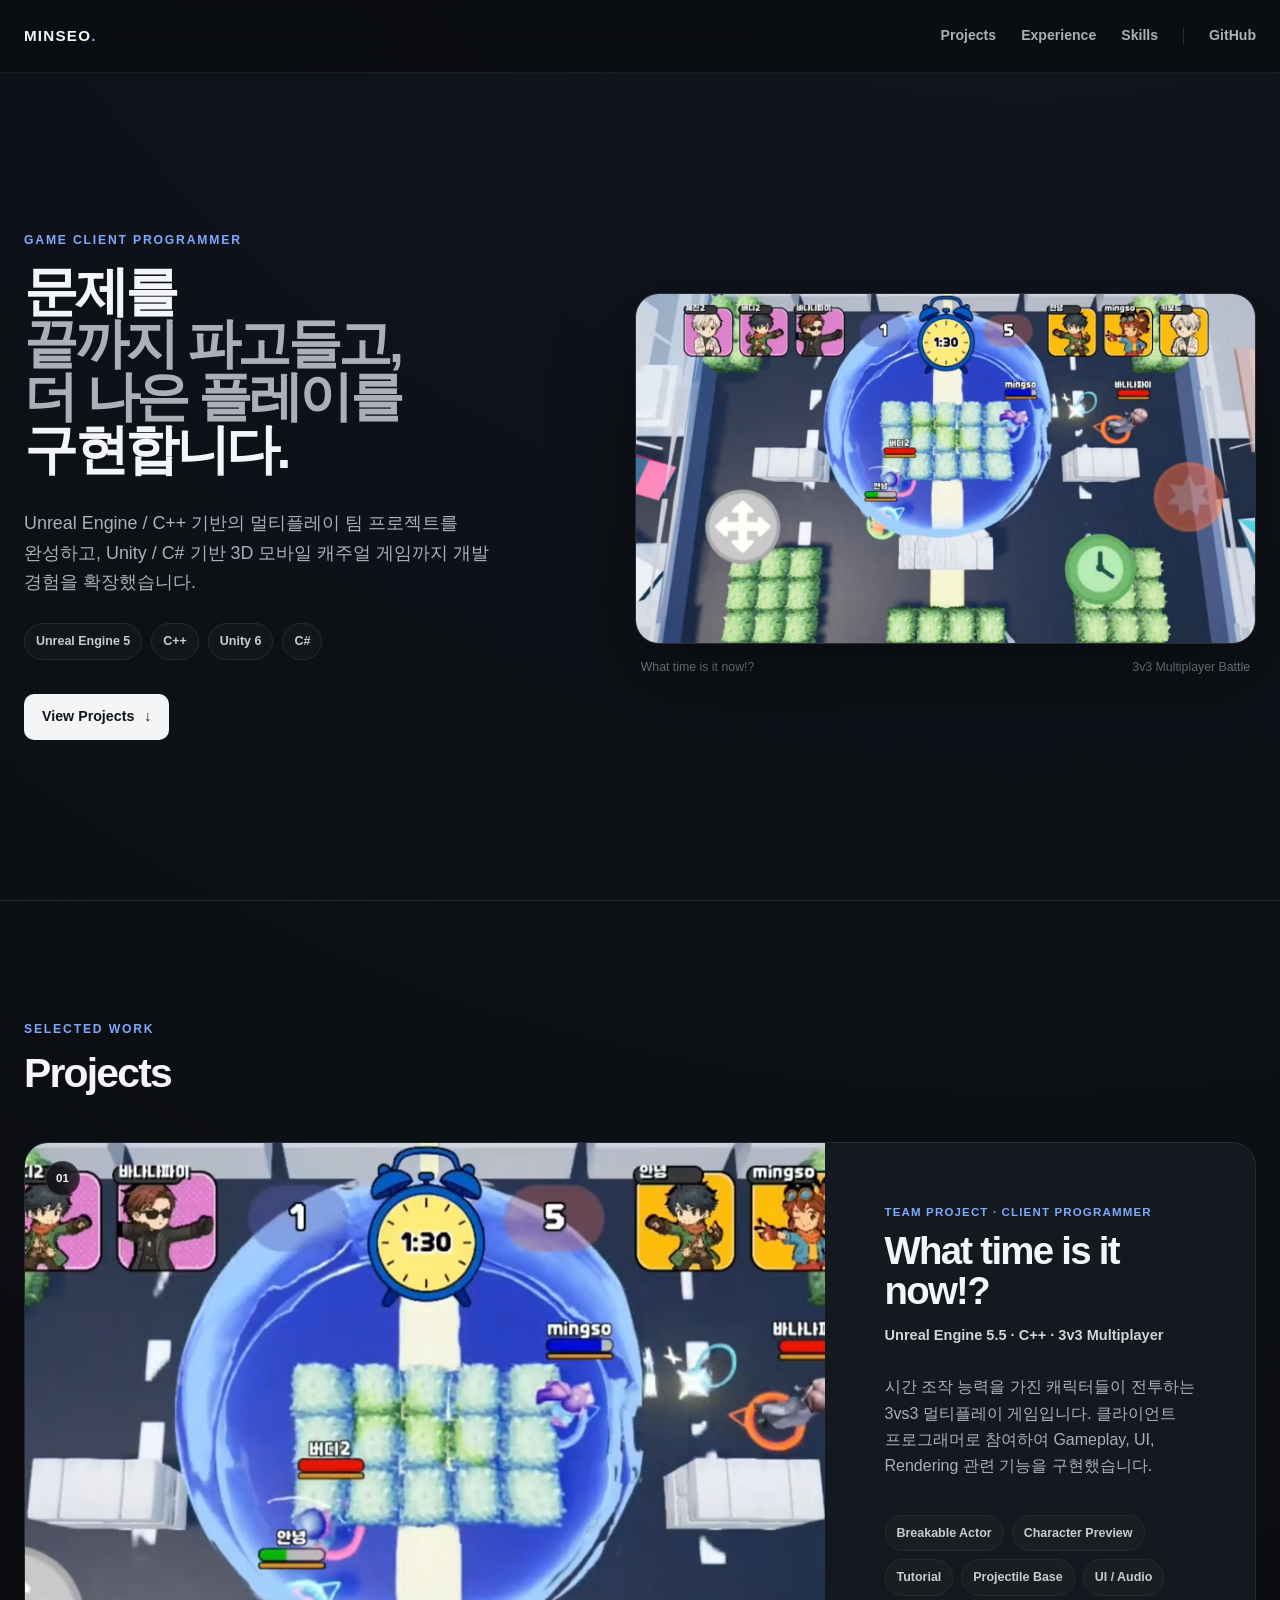
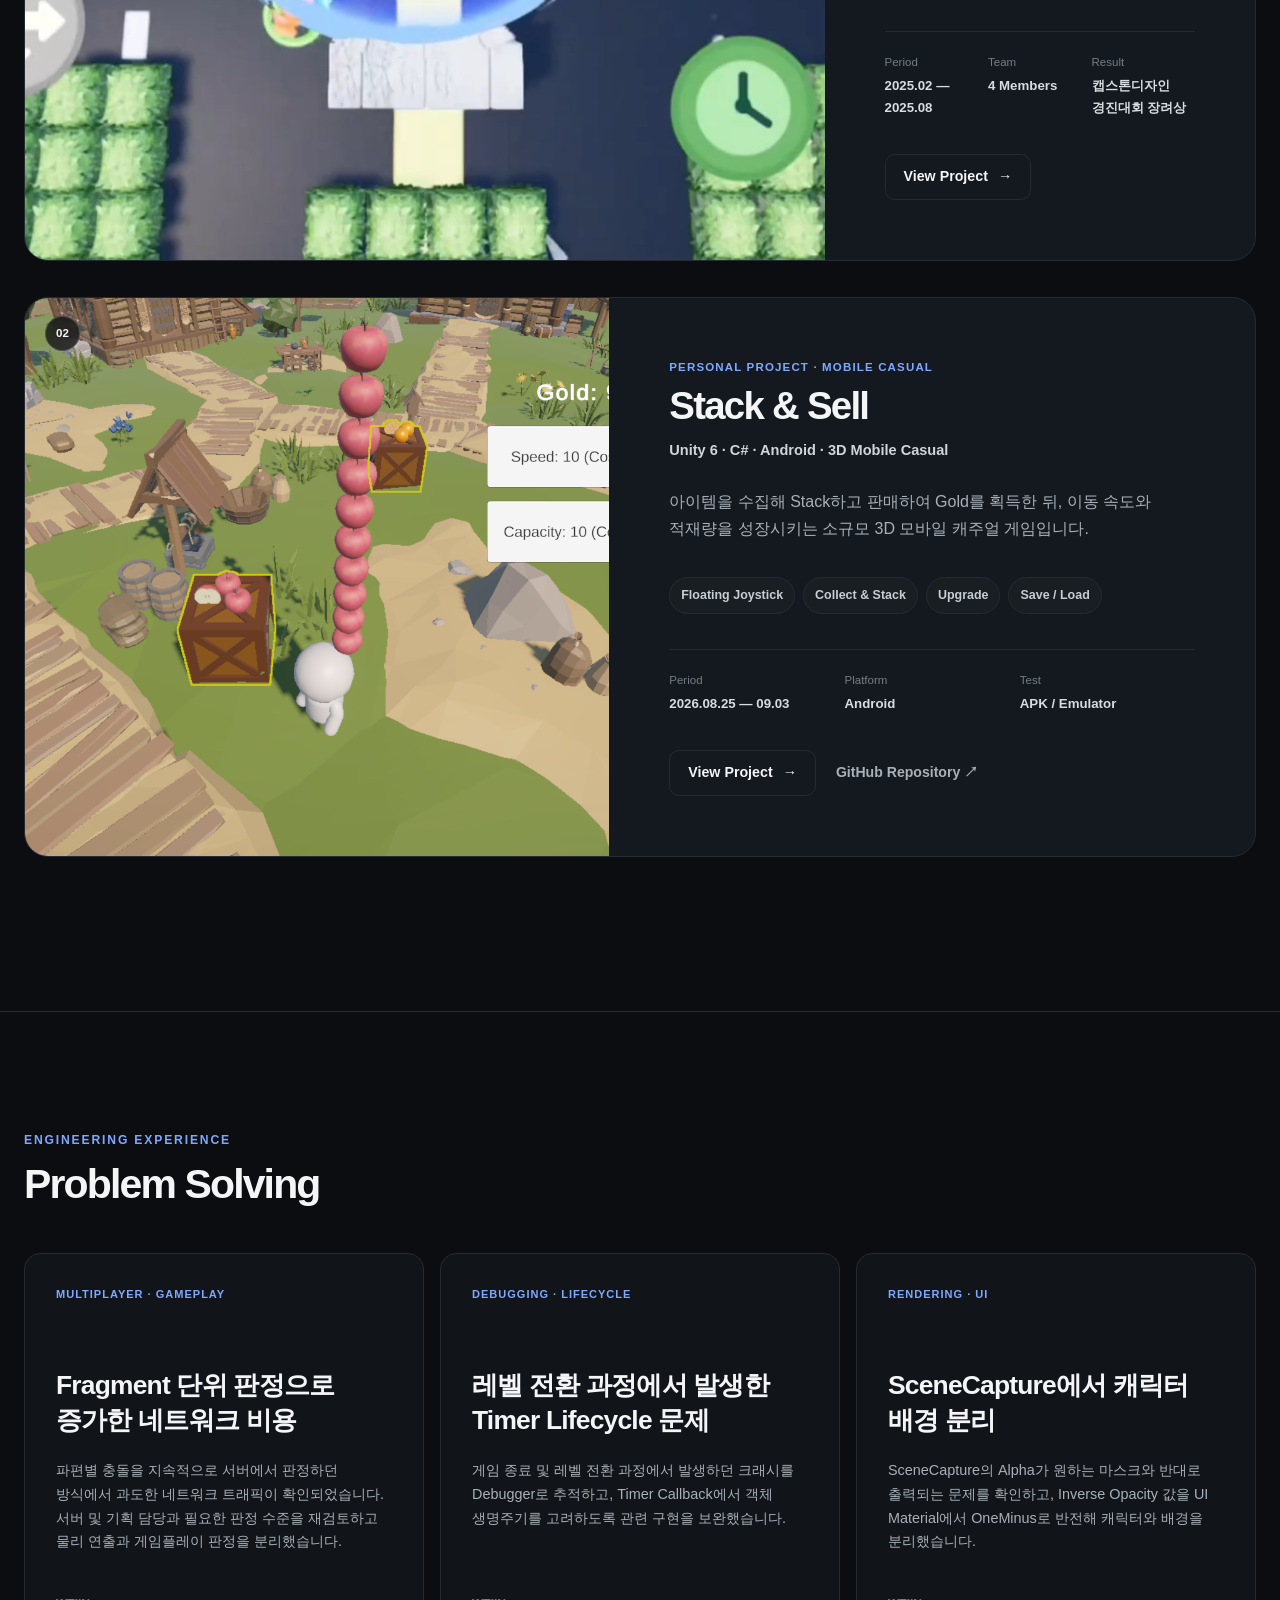
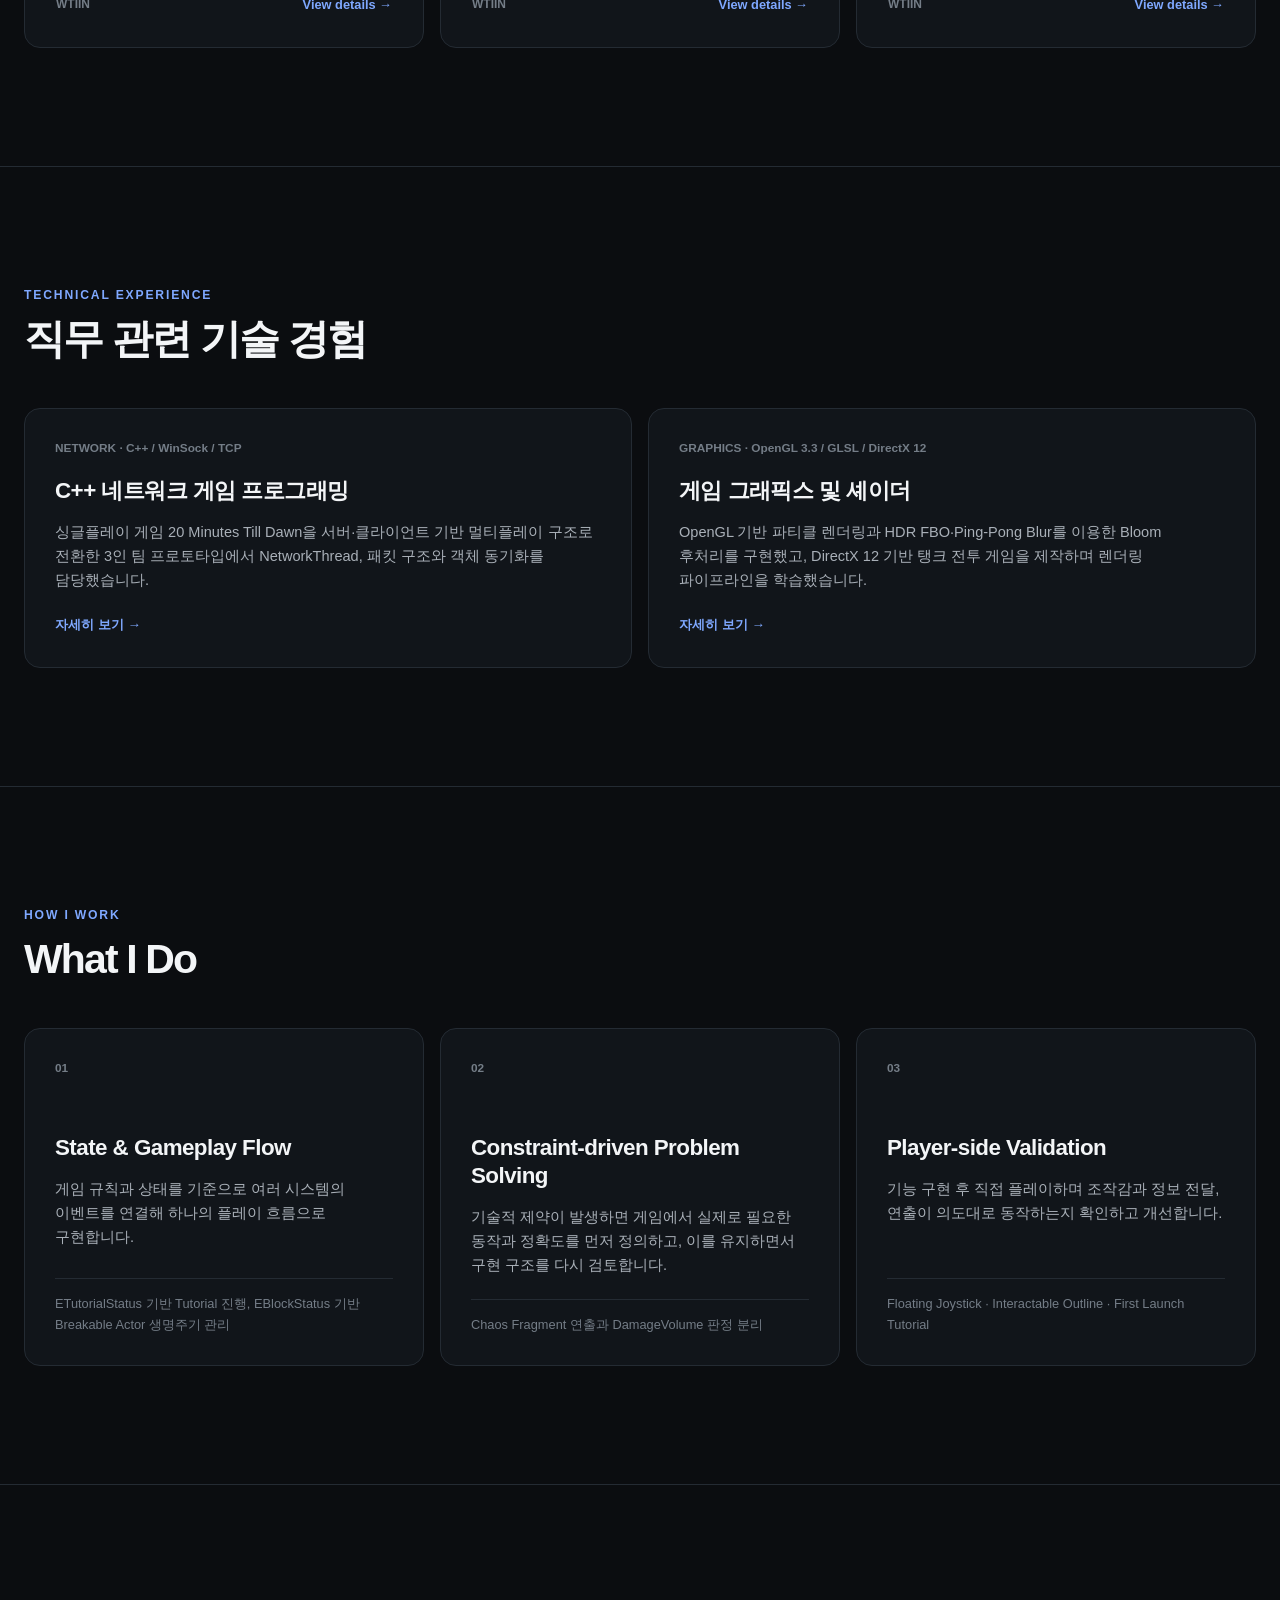
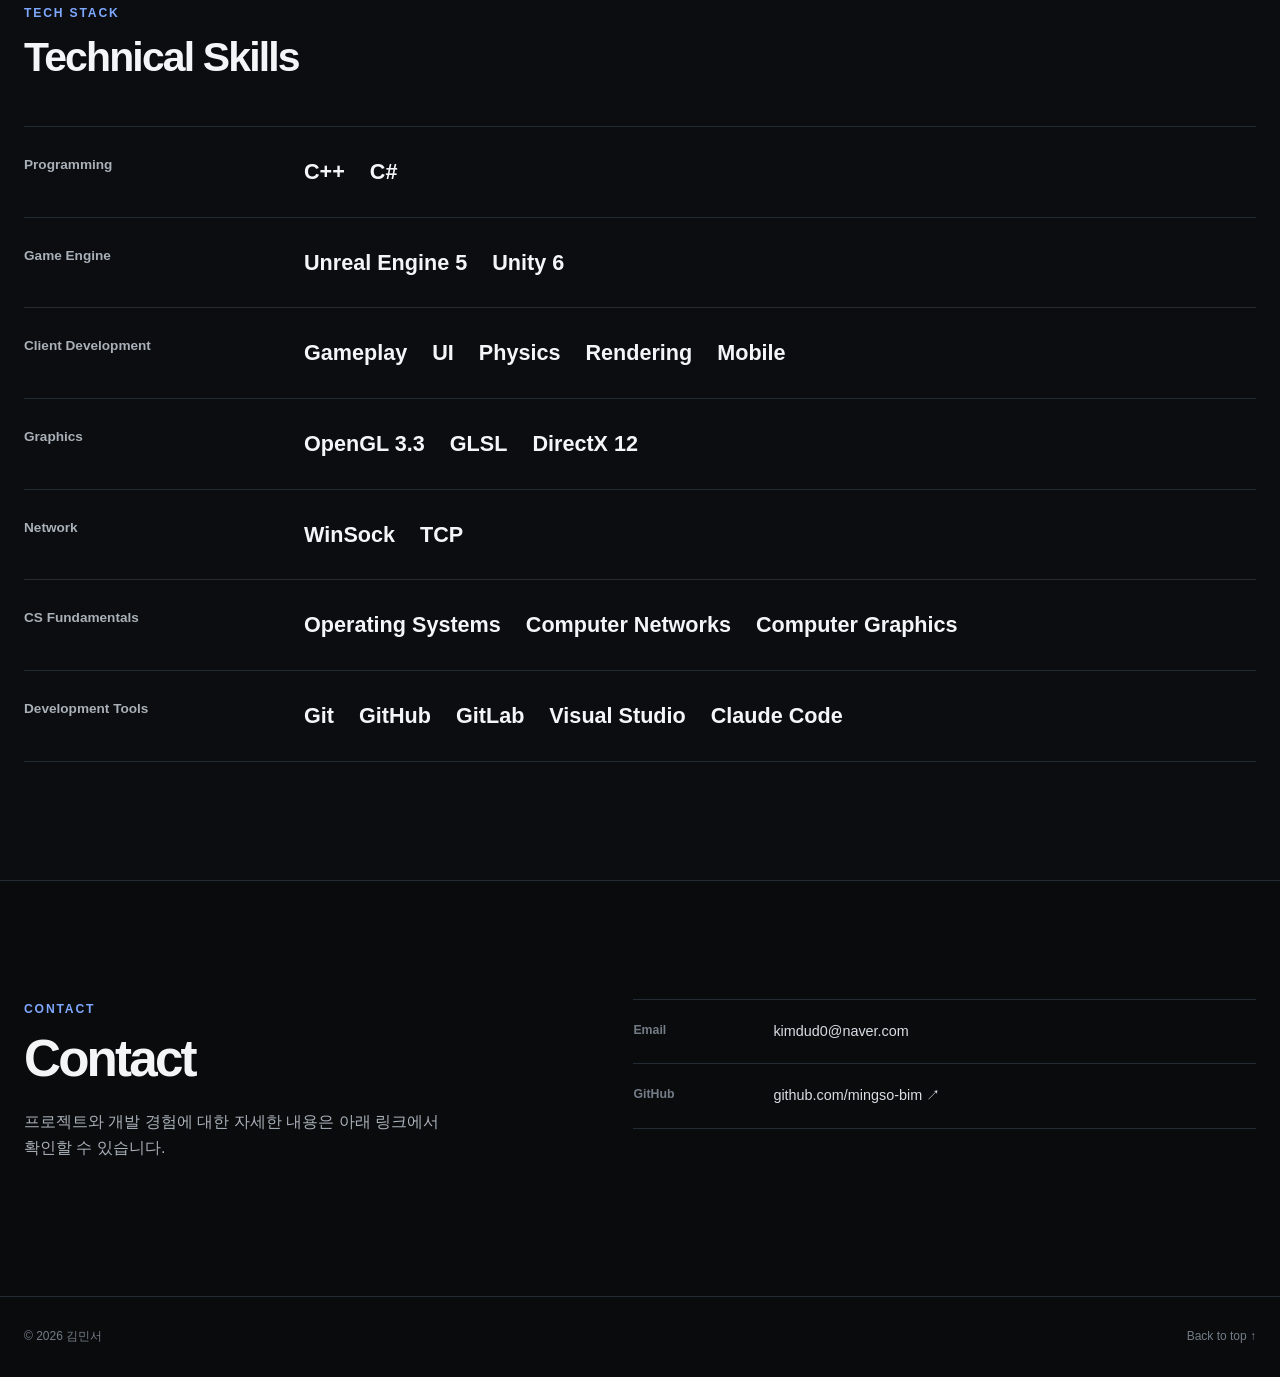
==== commit fdfc26c3: "add os" ====
--- a/index.html
+++ b/index.html
@@ -255,6 +255,95 @@
         </section>
 
 
+        <!-- Problem Solving -->
+        <section class="section problem-section">
+            <div class="container">
+
+                <div class="section-heading">
+                    <p class="eyebrow">ENGINEERING EXPERIENCE</p>
+                    <h2>Problem Solving</h2>
+                </div>
+
+                <div class="problem-grid">
+
+                    <a href="projects/wtiin.html#network-cost"
+                       class="problem-card problem-card-link">
+                        <p class="problem-category">
+                            MULTIPLAYER · GAMEPLAY
+                        </p>
+
+                        <h3>
+                            Fragment 단위 판정으로 증가한
+                            네트워크 비용
+                        </h3>
+
+                        <p>
+                            파편별 충돌을 지속적으로 서버에서 판정하던 방식에서
+                            과도한 네트워크 트래픽이 확인되었습니다.
+                            서버 및 기획 담당과 필요한 판정 수준을 재검토하고
+                            물리 연출과 게임플레이 판정을 분리했습니다.
+                        </p>
+
+                        <span class="problem-project">
+                            WTIIN
+                            <span class="problem-link">View details →</span>
+                        </span>
+                    </a>
+
+
+                    <a href="projects/wtiin.html#timer-lifecycle"
+                       class="problem-card problem-card-link">
+                        <p class="problem-category">
+                            DEBUGGING · LIFECYCLE
+                        </p>
+
+                        <h3>
+                            레벨 전환 과정에서 발생한
+                            Timer Lifecycle 문제
+                        </h3>
+
+                        <p>
+                            게임 종료 및 레벨 전환 과정에서 발생하던 크래시를
+                            Debugger로 추적하고, Timer Callback에서 객체 생명주기를
+                            고려하도록 관련 구현을 보완했습니다.
+                        </p>
+
+                        <span class="problem-project">
+                            WTIIN
+                            <span class="problem-link">View details →</span>
+                        </span>
+                    </a>
+
+
+                    <a href="projects/wtiin.html#character-preview"
+                       class="problem-card problem-card-link">
+                        <p class="problem-category">
+                            RENDERING · UI
+                        </p>
+
+                        <h3>
+                            SceneCapture에서
+                            캐릭터 배경 분리
+                        </h3>
+
+                        <p>
+                            SceneCapture의 Alpha가 원하는 마스크와 반대로 출력되는
+                            문제를 확인하고, Inverse Opacity 값을 UI Material에서
+                            OneMinus로 반전해 캐릭터와 배경을 분리했습니다.
+                        </p>
+
+                        <span class="problem-project">
+                            WTIIN
+                            <span class="problem-link">View details →</span>
+                        </span>
+                    </a>
+
+                </div>
+
+            </div>
+        </section>
+
+
         <!-- Technical Experience -->
         <section id="experience" class="section experience-section">
             <div class="container">
@@ -406,6 +495,15 @@
                     </div>
 
                     <div class="skill-row">
+                        <h3>CS Fundamentals</h3>
+                        <div>
+                            <span>Operating Systems</span>
+                            <span>Computer Networks</span>
+                            <span>Computer Graphics</span>
+                        </div>
+                    </div>
+
+                    <div class="skill-row">
                         <h3>Development Tools</h3>
                         <div>
                             <span>Git</span>
@@ -417,97 +515,6 @@
                     </div>
 
                 </div>
-            </div>
-        </section>
-
-
-        <!-- Problem Solving -->
-        <section class="section problem-section">
-            <div class="container">
-
-                <div class="section-heading">
-                    <p class="eyebrow">ENGINEERING EXPERIENCE</p>
-                    <h2>Problem Solving</h2>
-                </div>
-
-                <div class="problem-grid">
-
-                    <a href="projects/wtiin.html#network-cost"
-                       class="problem-card problem-card-link">
-                        <p class="problem-category">
-                            MULTIPLAYER · GAMEPLAY
-                        </p>
-
-                        <h3>
-                            Fragment 단위 판정으로 증가한
-                            네트워크 비용
-                        </h3>
-
-                        <p>
-                            파편별 충돌을 지속적으로 서버에서 판정하던 방식에서
-                            과도한 네트워크 트래픽이 확인되었습니다.
-                            서버 및 기획 담당과 필요한 판정 수준을 재검토하고
-                            물리 연출과 게임플레이 판정을 분리했습니다.
-                        </p>
-
-                        <span class="problem-project">
-                            WTIIN
-                            <span class="problem-link">View details →</span>
-                        </span>
-                    </a>
-
-
-                    <a href="projects/wtiin.html#timer-lifecycle"
-                       class="problem-card problem-card-link">
-                        <p class="problem-category">
-                            DEBUGGING · LIFECYCLE
-                        </p>
-
-                        <h3>
-                            레벨 전환 과정에서 발생한
-                            Timer Lifecycle 문제
-                        </h3>
-
-                        <p>
-                            게임 종료 및 레벨 전환 과정에서 발생하던 크래시를
-                            Debugger로 추적하고, Timer Callback에서 객체 생명주기를
-                            고려하도록 관련 구현을 보완했습니다.
-                        </p>
-
-                        <span class="problem-project">
-                            WTIIN
-                            <span class="problem-link">View details →</span>
-                        </span>
-                    </a>
-
-
-                    <a href="projects/wtiin.html#character-preview"
-                       class="problem-card problem-card-link">
-                        <p class="problem-category">
-                            RENDERING · UI
-                        </p>
-
-                        <h3>
-                            SceneCapture에서
-                            캐릭터 배경 분리
-                        </h3>
-
-                        <p>
-                            결과 화면에 3D 캐릭터를 표시하는 과정에서 일반적인
-                            SceneCapture 출력으로는 원하는 배경 투명도를 얻기
-                            어려웠습니다. ‘SceneColor (HDR) in RGB, Inv Opacity in A’
-                            Capture Source로 얻은 Alpha 정보를 UI Material에서
-                            OneMinus로 반전해 캐릭터 영역만 표시하도록 구성했습니다.
-                        </p>
-
-                        <span class="problem-project">
-                            WTIIN
-                            <span class="problem-link">View details →</span>
-                        </span>
-                    </a>
-
-                </div>
-
             </div>
         </section>
 
@@ -567,4 +574,4 @@
     <script src="js/main.js"></script>
 
 </body>
-</html>+</html>
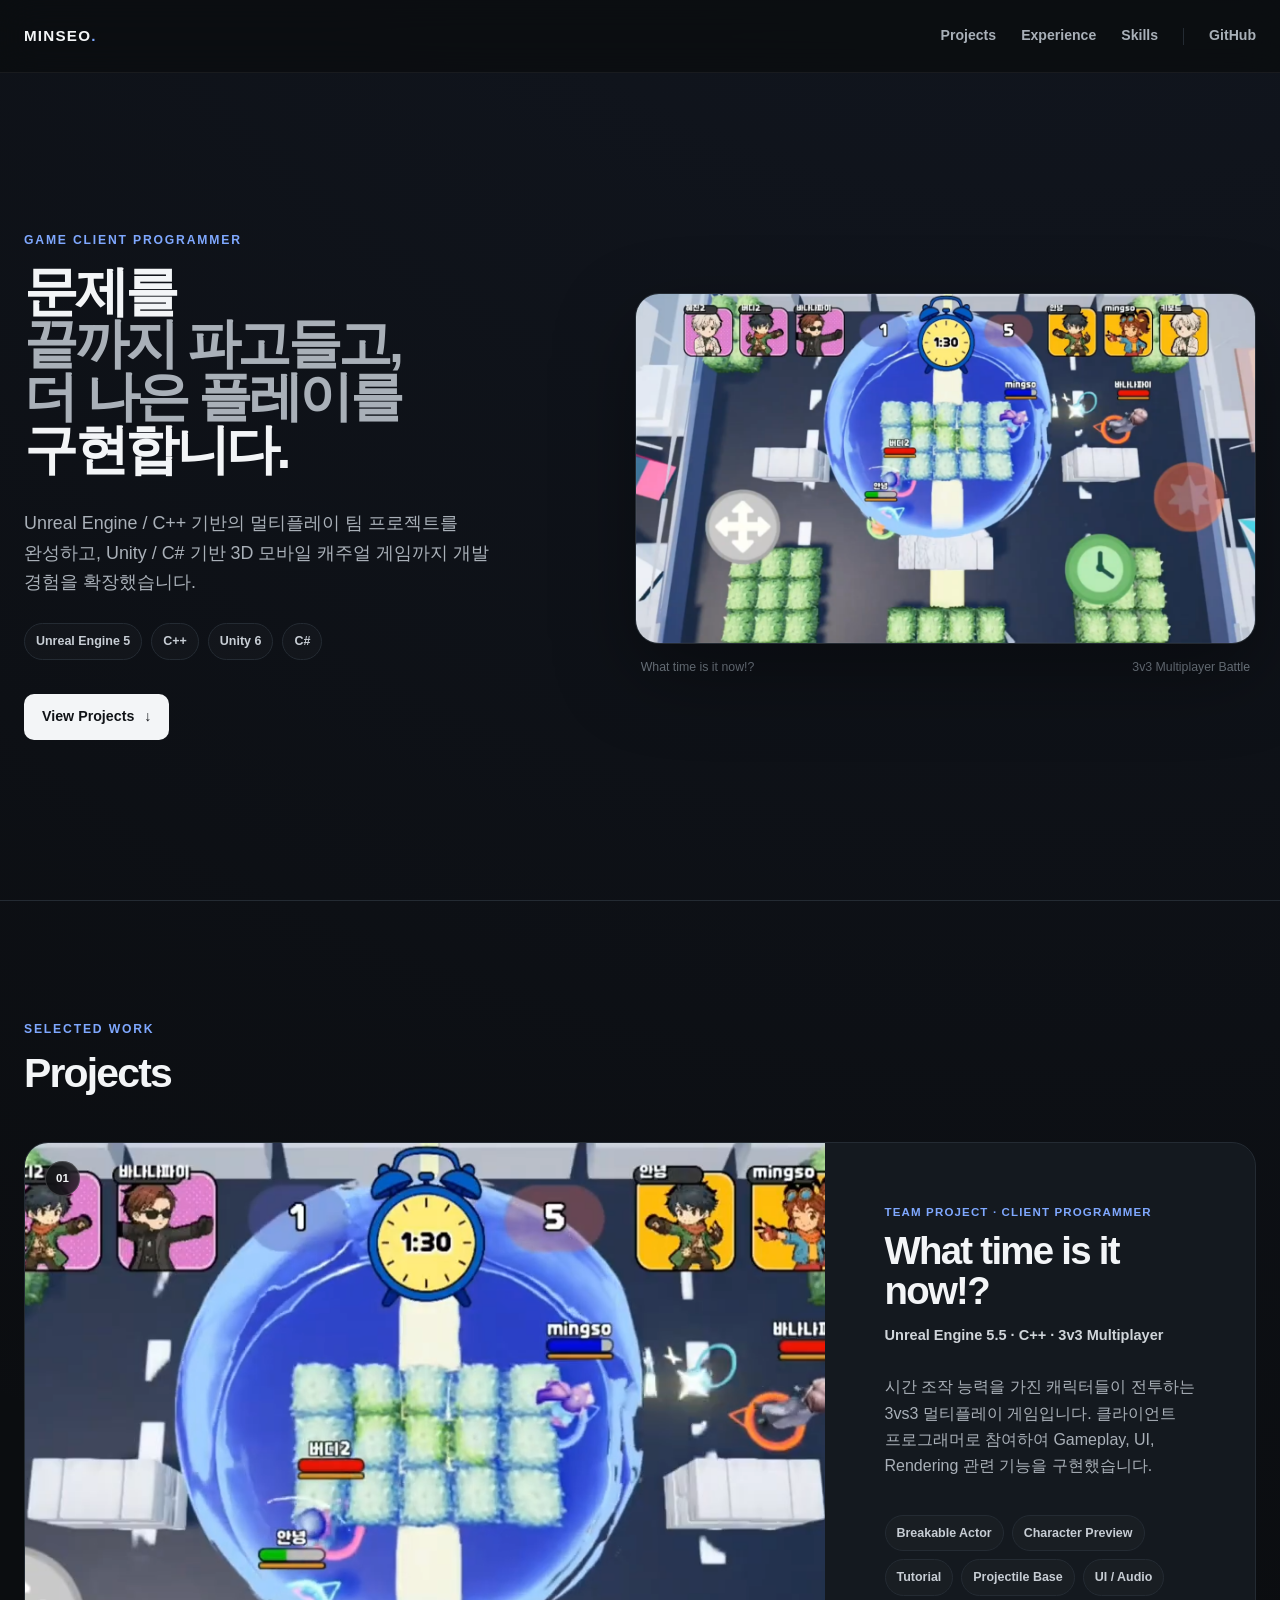
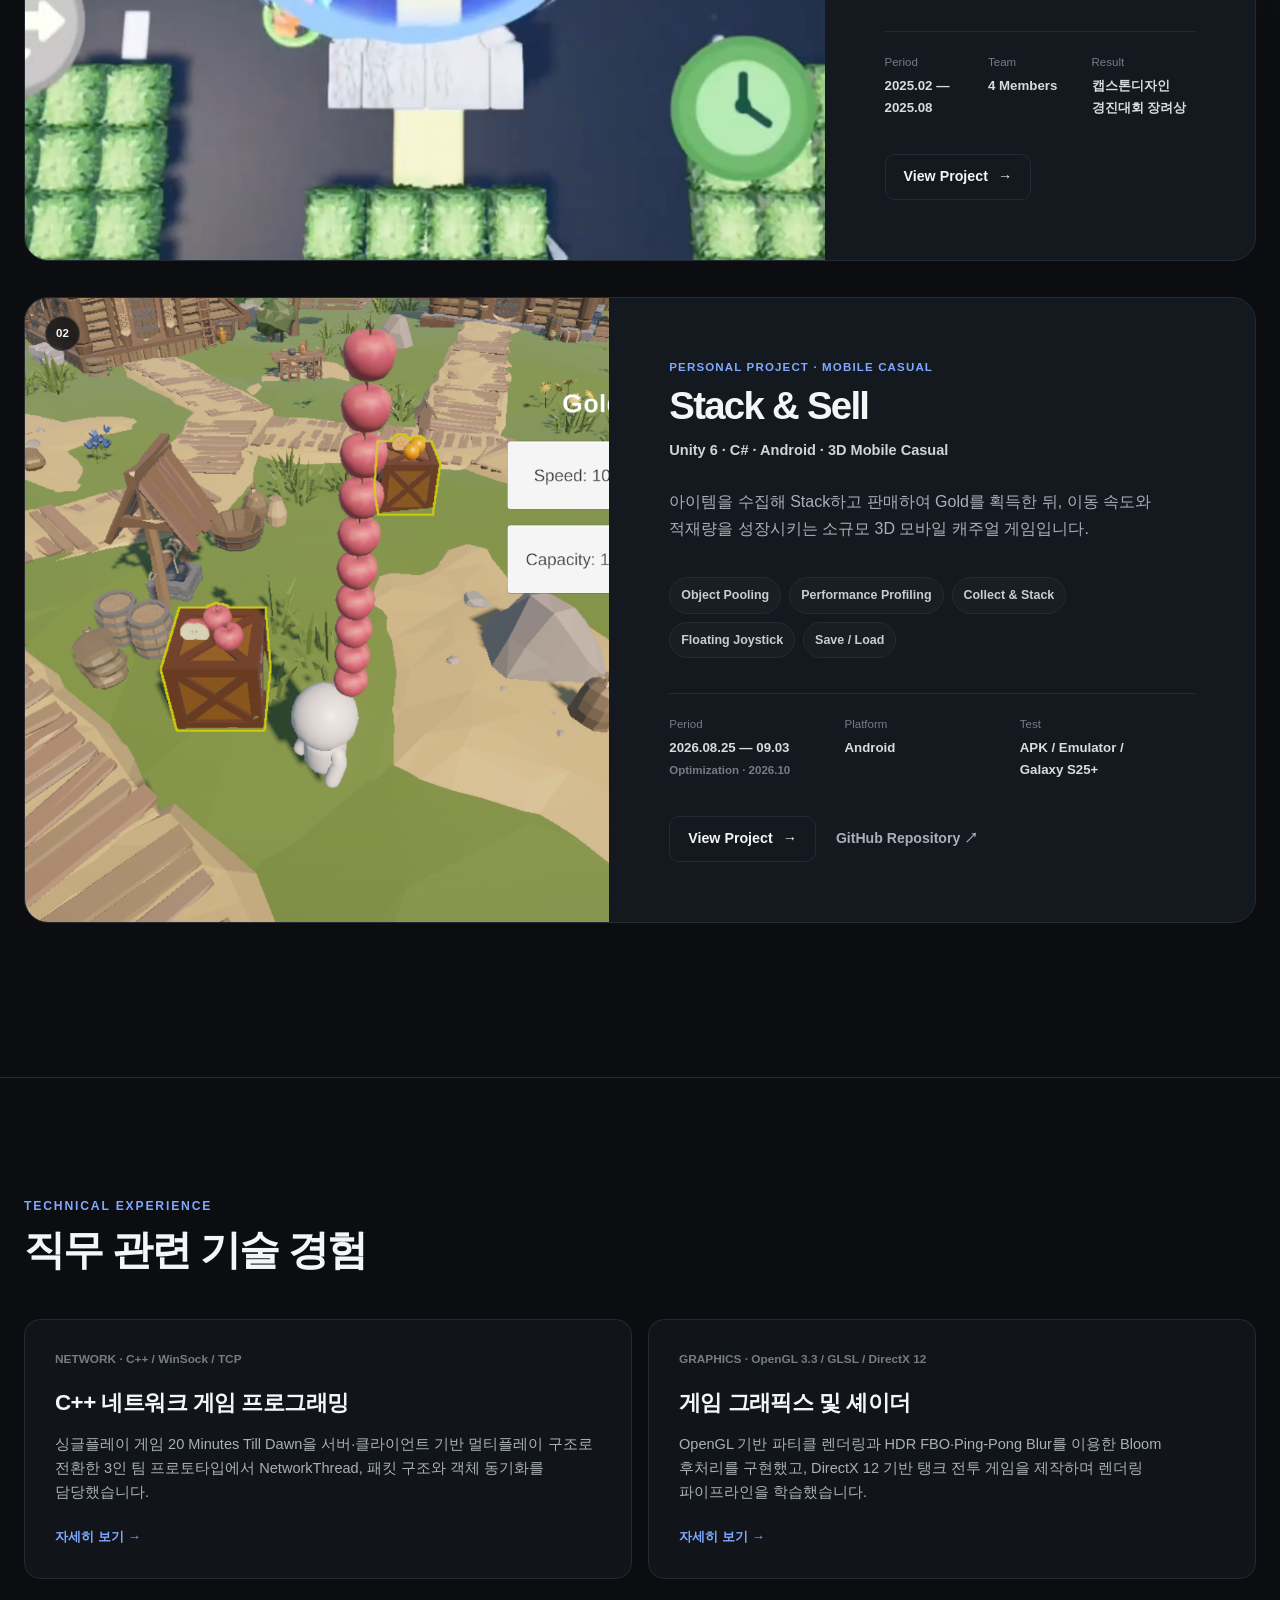
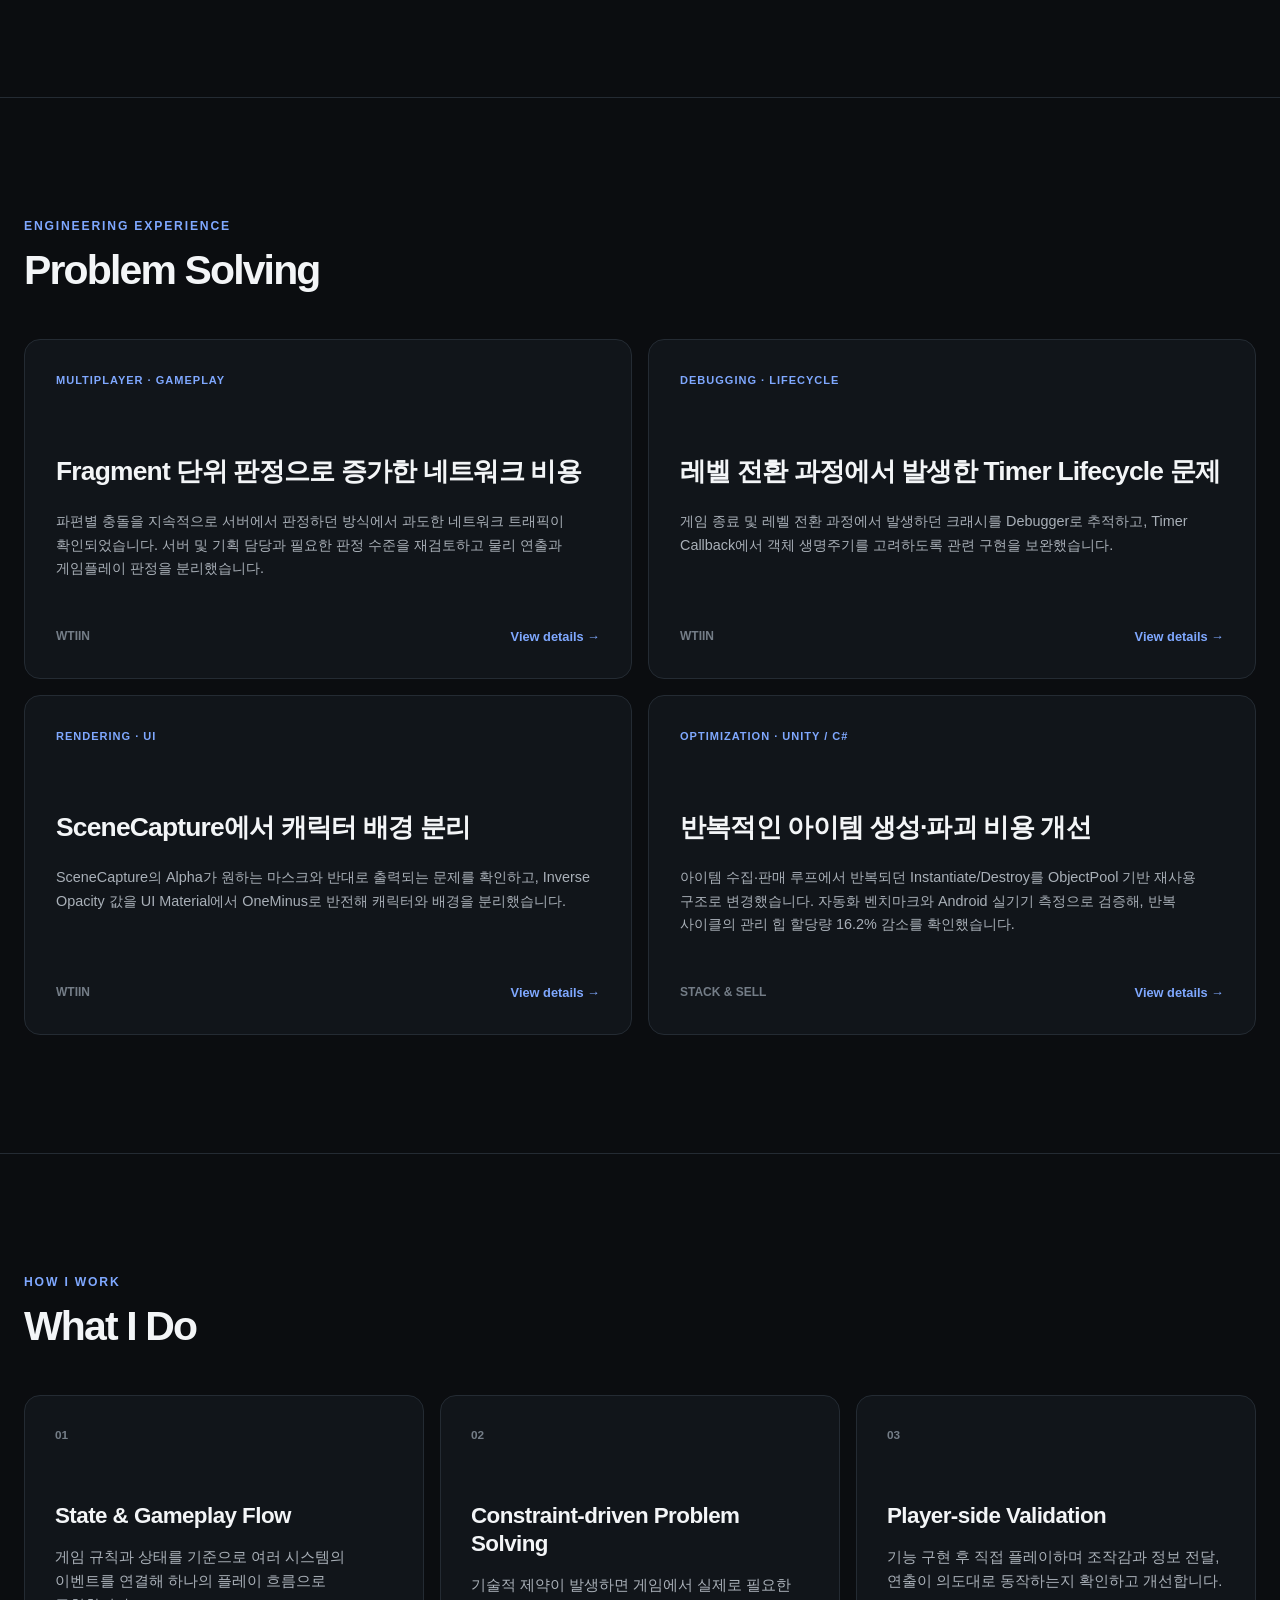
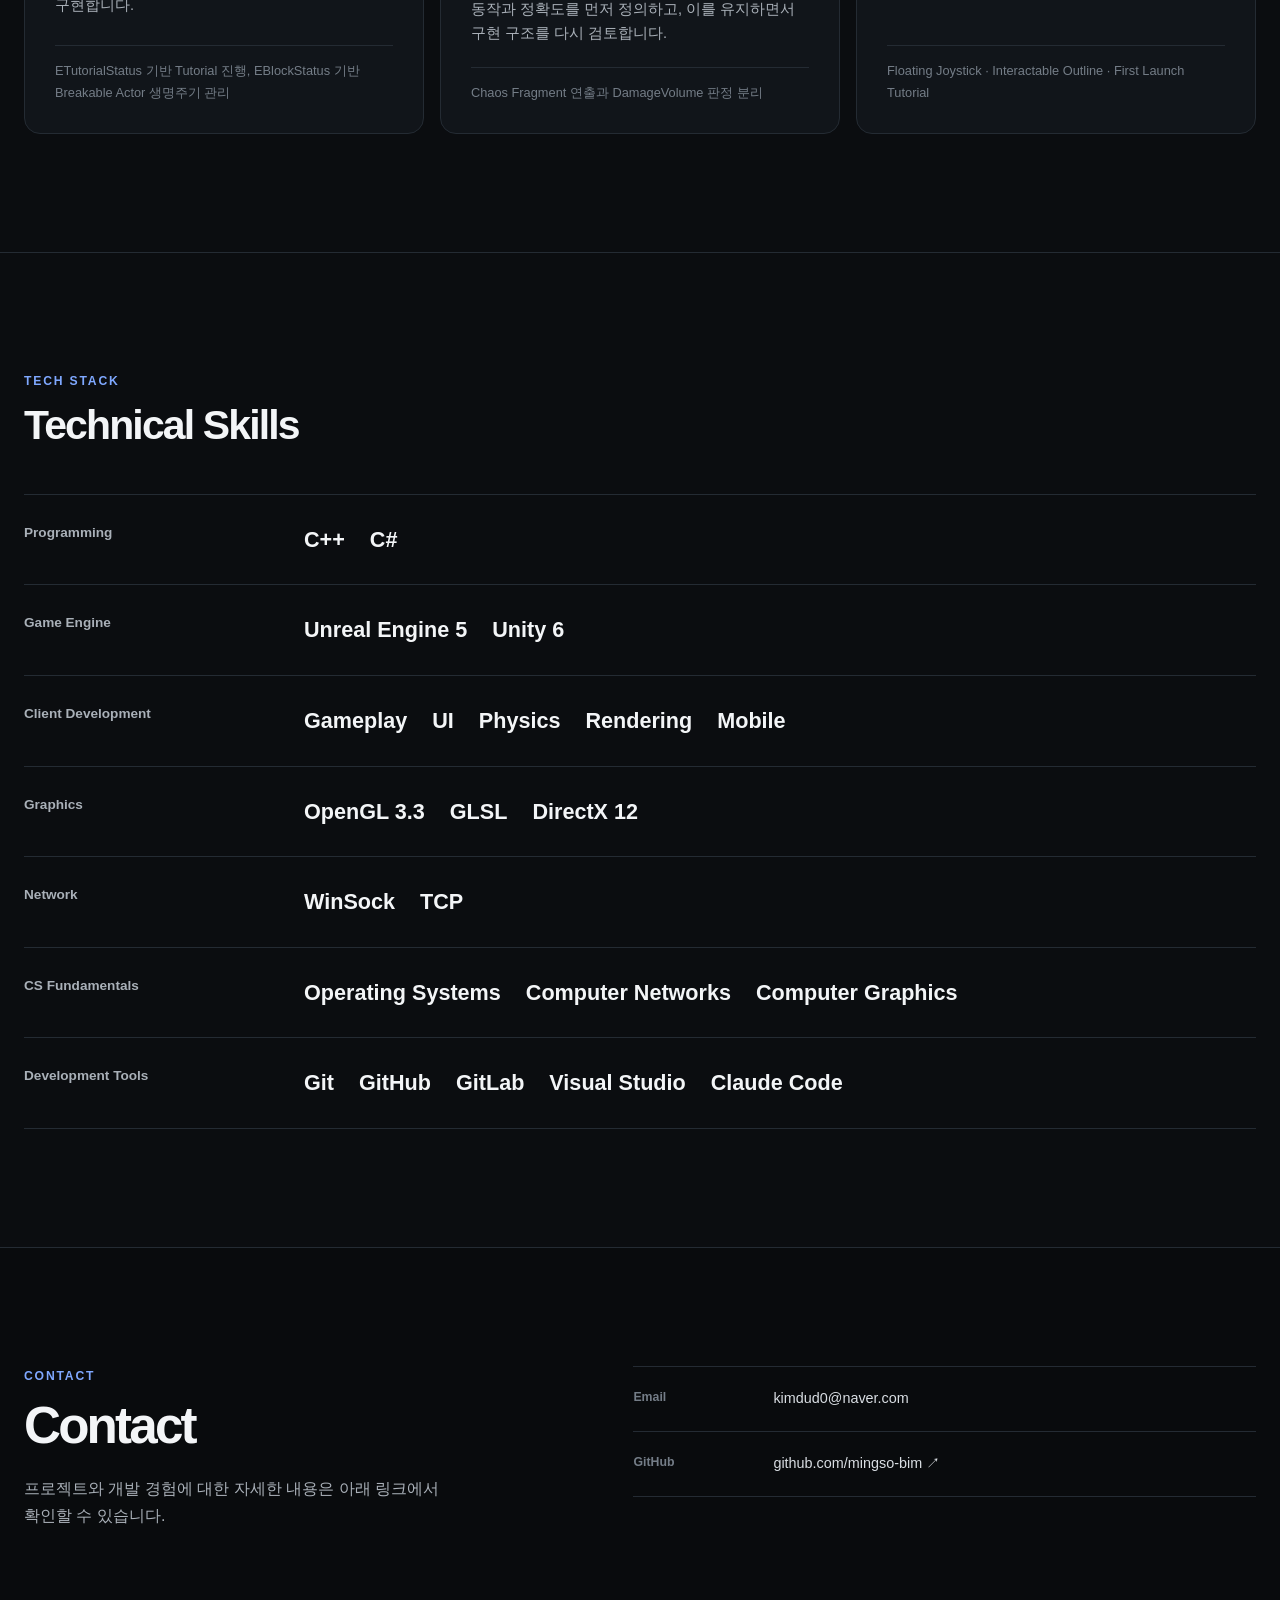
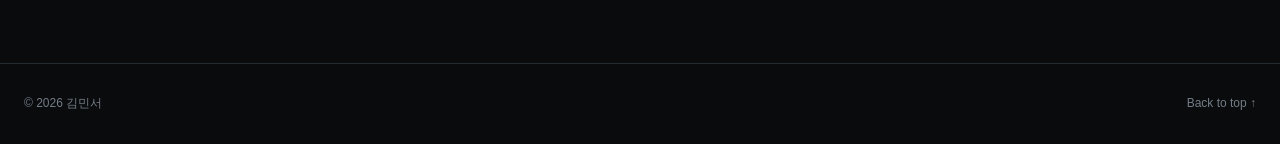
==== commit eedec04b: "Add Stack & Sell object pooling optimization - Add Object Pooling Optimization section to Stack & Se" ====
--- a/index.html
+++ b/index.html
@@ -211,16 +211,20 @@
                         </div>
 
                         <div class="tag-list">
+                            <span>Object Pooling</span>
+                            <span>Performance Profiling</span>
+                            <span>Collect & Stack</span>
                             <span>Floating Joystick</span>
-                            <span>Collect & Stack</span>
-                            <span>Upgrade</span>
                             <span>Save / Load</span>
                         </div>
 
                         <dl class="project-meta">
                             <div>
                                 <dt>Period</dt>
-                                <dd>2026.08.25 — 09.03</dd>
+                                <dd>
+                                    2026.08.25 — 09.03
+                                    <span class="project-meta-note">Optimization · 2026.10</span>
+                                </dd>
                             </div>
 
                             <div>
@@ -230,7 +234,7 @@
 
                             <div>
                                 <dt>Test</dt>
-                                <dd>APK / Emulator</dd>
+                                <dd>APK / Emulator / Galaxy&nbsp;S25+</dd>
                             </div>
                         </dl>
 
@@ -255,6 +259,47 @@
         </section>
 
 
+        <!-- Technical Experience -->
+        <section id="experience" class="section experience-section">
+            <div class="container">
+
+                <div class="section-heading">
+                    <p class="eyebrow">TECHNICAL EXPERIENCE</p>
+                    <h2>직무 관련 기술 경험</h2>
+                </div>
+
+                <div class="experience-grid">
+
+                    <a href="projects/technical-experience.html#network"
+                       class="info-card experience-card">
+                        <span class="card-number">NETWORK · C++ / WinSock / TCP</span>
+                        <h3>C++ 네트워크 게임 프로그래밍</h3>
+                        <p>
+                            싱글플레이 게임 20 Minutes Till Dawn을 서버·클라이언트
+                            기반 멀티플레이 구조로 전환한 3인 팀 프로토타입에서
+                            NetworkThread, 패킷 구조와 객체 동기화를 담당했습니다.
+                        </p>
+                        <span class="experience-link">자세히 보기 →</span>
+                    </a>
+
+                    <a href="projects/technical-experience.html#graphics"
+                       class="info-card experience-card">
+                        <span class="card-number">GRAPHICS · OpenGL 3.3 / GLSL / DirectX 12</span>
+                        <h3>게임 그래픽스 및 셰이더</h3>
+                        <p>
+                            OpenGL 기반 파티클 렌더링과 HDR FBO·Ping-Pong Blur를
+                            이용한 Bloom 후처리를 구현했고, DirectX 12 기반
+                            탱크 전투 게임을 제작하며 렌더링 파이프라인을 학습했습니다.
+                        </p>
+                        <span class="experience-link">자세히 보기 →</span>
+                    </a>
+
+                </div>
+
+            </div>
+        </section>
+
+
         <!-- Problem Solving -->
         <section class="section problem-section">
             <div class="container">
@@ -338,45 +383,29 @@
                         </span>
                     </a>
 
-                </div>
-
-            </div>
-        </section>
-
-
-        <!-- Technical Experience -->
-        <section id="experience" class="section experience-section">
-            <div class="container">
-
-                <div class="section-heading">
-                    <p class="eyebrow">TECHNICAL EXPERIENCE</p>
-                    <h2>직무 관련 기술 경험</h2>
-                </div>
-
-                <div class="experience-grid">
-
-                    <a href="projects/technical-experience.html#network"
-                       class="info-card experience-card">
-                        <span class="card-number">NETWORK · C++ / WinSock / TCP</span>
-                        <h3>C++ 네트워크 게임 프로그래밍</h3>
-                        <p>
-                            싱글플레이 게임 20 Minutes Till Dawn을 서버·클라이언트
-                            기반 멀티플레이 구조로 전환한 3인 팀 프로토타입에서
-                            NetworkThread, 패킷 구조와 객체 동기화를 담당했습니다.
-                        </p>
-                        <span class="experience-link">자세히 보기 →</span>
-                    </a>
-
-                    <a href="projects/technical-experience.html#graphics"
-                       class="info-card experience-card">
-                        <span class="card-number">GRAPHICS · OpenGL 3.3 / GLSL / DirectX 12</span>
-                        <h3>게임 그래픽스 및 셰이더</h3>
-                        <p>
-                            OpenGL 기반 파티클 렌더링과 HDR FBO·Ping-Pong Blur를
-                            이용한 Bloom 후처리를 구현했고, DirectX 12 기반
-                            탱크 전투 게임을 제작하며 렌더링 파이프라인을 학습했습니다.
-                        </p>
-                        <span class="experience-link">자세히 보기 →</span>
+
+                    <a href="projects/stack-sell.html#object-pooling"
+                       class="problem-card problem-card-link">
+                        <p class="problem-category">
+                            OPTIMIZATION · UNITY / C#
+                        </p>
+
+                        <h3>
+                            반복적인 아이템
+                            생성·파괴 비용 개선
+                        </h3>
+
+                        <p>
+                            아이템 수집·판매 루프에서 반복되던 Instantiate/Destroy를
+                            ObjectPool 기반 재사용 구조로 변경했습니다.
+                            자동화 벤치마크와 Android 실기기 측정으로 검증해,
+                            반복 사이클의 관리 힙 할당량 16.2% 감소를 확인했습니다.
+                        </p>
+
+                        <span class="problem-project">
+                            STACK & SELL
+                            <span class="problem-link">View details →</span>
+                        </span>
                     </a>
 
                 </div>
--- a/css/style.css
+++ b/css/style.css
@@ -498,6 +498,15 @@
     }
 
 
+.project-meta-note {
+    display: block;
+    margin-top: 2px;
+    color: var(--text-dim);
+    font-size: 0.72rem;
+    font-weight: 600;
+}
+
+
 .project-actions {
     display: flex;
     align-items: center;
@@ -616,13 +625,13 @@
 
 .problem-grid {
     display: grid;
-    grid-template-columns: repeat(3, 1fr);
+    grid-template-columns: repeat(2, 1fr);
     gap: 16px;
 }
 
 
 .problem-card {
-    min-height: 395px;
+    min-height: 340px;
     padding: 31px;
     display: flex;
     flex-direction: column;
@@ -1994,6 +2003,484 @@
 
 
 /* =========================================================
+   SS Period Note
+========================================================= */
+
+.ss-period-note {
+    display: block;
+    margin-top: 4px;
+    color: var(--text-dim);
+    font-size: 0.75rem;
+    font-weight: 600;
+}
+
+
+/* =========================================================
+   SS Object Pooling
+========================================================= */
+
+.ss-pool-summary {
+    display: flex;
+    flex-wrap: wrap;
+    gap: 8px;
+    margin: 26px 0 0;
+    padding: 0;
+    list-style: none;
+}
+
+
+    .ss-pool-summary li {
+        padding: 7px 12px;
+        border: 1px solid var(--line);
+        border-radius: 999px;
+        background: var(--card);
+        color: var(--text-soft);
+        font-size: 0.78rem;
+        font-weight: 700;
+    }
+
+
+        .ss-pool-summary li:nth-child(2),
+        .ss-pool-summary li:nth-child(3) {
+            border-color: rgba(127, 168, 255, 0.35);
+            background: var(--accent-soft);
+            color: var(--accent);
+        }
+
+
+.ss-pool-block + .ss-pool-block {
+    margin-top: 80px;
+}
+
+
+    .ss-pool-block > h3 {
+        margin: 14px 0 26px;
+        font-size: clamp(1.3rem, 2.2vw, 1.75rem);
+        line-height: 1.35;
+        letter-spacing: -0.03em;
+    }
+
+
+    .ss-pool-block code {
+        padding: 1px 5px;
+        border-radius: 5px;
+        background: rgba(255, 255, 255, 0.05);
+        color: #d4d9de;
+        font-family: Consolas, "D2Coding", "SFMono-Regular", Menlo, monospace;
+        font-size: 0.86em;
+        overflow-wrap: anywhere;
+    }
+
+
+.ss-pool-text {
+    max-width: 760px;
+    margin: -8px 0 26px;
+    color: var(--text-soft);
+    font-size: 0.9rem;
+}
+
+
+.ss-pool-note {
+    margin: 18px 0 0;
+    color: var(--text-dim);
+    font-size: 0.78rem;
+}
+
+
+/* A. Structure */
+
+.ss-pool-compare {
+    display: grid;
+    gap: 12px;
+}
+
+
+.ss-pool-row {
+    display: grid;
+    grid-template-columns: 90px minmax(0, 1fr);
+    gap: 14px 20px;
+    align-items: center;
+    padding: 24px;
+    border: 1px solid var(--line);
+    border-radius: 14px;
+    background: var(--card);
+}
+
+
+    .ss-pool-row > p {
+        grid-column: 2;
+        margin: 0;
+        color: var(--text-soft);
+        font-size: 0.84rem;
+    }
+
+
+        .ss-pool-row > p strong {
+            color: var(--accent);
+        }
+
+
+.ss-pool-row-label {
+    color: var(--text-dim);
+    font-size: 0.72rem;
+    font-weight: 800;
+    letter-spacing: 0.1em;
+}
+
+
+.ss-pool-row-after .ss-pool-row-label {
+    color: var(--accent);
+}
+
+
+.ss-pool-flow {
+    display: flex;
+    flex-wrap: wrap;
+    align-items: center;
+    gap: 8px 30px;
+    margin: 0;
+    padding: 0;
+    list-style: none;
+}
+
+
+    .ss-pool-flow li {
+        position: relative;
+        padding: 9px 14px;
+        border: 1px solid var(--line);
+        border-radius: 10px;
+        background: var(--bg-soft);
+        color: #dce1e6;
+        font-family: Consolas, "D2Coding", "SFMono-Regular", Menlo, monospace;
+        font-size: 0.82rem;
+        font-weight: 700;
+    }
+
+
+        .ss-pool-flow li + li::before {
+            content: "→";
+            position: absolute;
+            top: 50%;
+            left: -22px;
+            transform: translateY(-50%);
+            color: var(--text-dim);
+            font-weight: 400;
+        }
+
+
+        .ss-pool-flow li.is-changed {
+            color: var(--text-soft);
+            border-style: dashed;
+        }
+
+
+.ss-pool-row-after .ss-pool-flow li.is-changed {
+    border-style: solid;
+    border-color: rgba(127, 168, 255, 0.45);
+    background: var(--accent-soft);
+    color: var(--accent);
+}
+
+
+/* B. Design Decisions */
+
+.ss-pool-decision-grid,
+.ss-pool-result-grid {
+    display: grid;
+    grid-template-columns: repeat(3, 1fr);
+    gap: 14px;
+}
+
+
+    .ss-pool-decision-grid article,
+    .ss-pool-result-grid article {
+        display: flex;
+        flex-direction: column;
+        padding: 28px;
+        border: 1px solid var(--line);
+        border-radius: 16px;
+        background: var(--bg-soft);
+    }
+
+
+    .ss-pool-decision-grid span {
+        color: var(--accent);
+        font-size: 0.68rem;
+        font-weight: 800;
+        letter-spacing: 0.08em;
+    }
+
+
+    .ss-pool-decision-grid h4,
+    .ss-pool-result-grid h4 {
+        margin: 34px 0 14px;
+        font-size: 1.12rem;
+        line-height: 1.4;
+    }
+
+
+    .ss-pool-decision-grid p,
+    .ss-pool-result-grid p {
+        margin: 0;
+        color: var(--text-soft);
+        font-size: 0.84rem;
+    }
+
+
+        .ss-pool-decision-grid p + p {
+            margin-top: 12px;
+        }
+
+
+    .ss-pool-decision-grid .ss-pool-note {
+        margin-top: auto;
+        padding-top: 18px;
+        border-top: 1px solid var(--line);
+        color: var(--text-dim);
+        font-size: 0.76rem;
+    }
+
+
+        .ss-pool-decision-grid p:not(.ss-pool-note) + .ss-pool-note {
+            margin-top: 22px;
+        }
+
+
+/* C. Benchmark */
+
+.ss-pool-spec-grid {
+    display: grid;
+    grid-template-columns: repeat(4, 1fr);
+    gap: 12px;
+}
+
+
+    .ss-pool-spec-grid > div {
+        padding: 22px;
+        border: 1px solid var(--line);
+        border-radius: 14px;
+        background: var(--card);
+    }
+
+
+    .ss-pool-spec-grid span {
+        display: block;
+        color: var(--text-dim);
+        font-size: 0.68rem;
+        font-weight: 800;
+        letter-spacing: 0.08em;
+    }
+
+
+    .ss-pool-spec-grid strong {
+        display: block;
+        margin-top: 26px;
+        font-size: 0.98rem;
+    }
+
+
+    .ss-pool-spec-grid p {
+        margin: 5px 0 0;
+        color: var(--text-soft);
+        font-size: 0.78rem;
+    }
+
+
+/* D. Device Result */
+
+.ss-pool-env {
+    display: grid;
+    grid-template-columns: repeat(5, auto);
+    justify-content: space-between;
+    gap: 16px 24px;
+    margin: 0 0 22px;
+    padding: 18px 0;
+    border-top: 1px solid var(--line);
+    border-bottom: 1px solid var(--line);
+}
+
+
+    .ss-pool-env dt {
+        margin-bottom: 4px;
+        color: var(--text-dim);
+        font-size: 0.7rem;
+    }
+
+
+    .ss-pool-env dd {
+        margin: 0;
+        color: #dce1e6;
+        font-size: 0.85rem;
+        font-weight: 600;
+    }
+
+
+.ss-pool-metric-grid {
+    display: grid;
+    grid-template-columns: repeat(3, 1fr);
+    gap: 14px;
+}
+
+
+    .ss-pool-metric-grid article {
+        display: flex;
+        flex-direction: column;
+        padding: 26px;
+        border: 1px solid var(--line);
+        border-radius: 16px;
+        background: var(--card);
+    }
+
+
+        .ss-pool-metric-grid article > span {
+            color: var(--text-dim);
+            font-size: 0.68rem;
+            font-weight: 800;
+            letter-spacing: 0.08em;
+        }
+
+
+        .ss-pool-metric-grid article > p {
+            margin: auto 0 0;
+            padding-top: 18px;
+            color: var(--text-soft);
+            font-size: 0.78rem;
+        }
+
+
+            .ss-pool-metric-grid article > p strong {
+                color: var(--text);
+            }
+
+
+.ss-pool-delta {
+    display: block;
+    margin: 18px 0 22px;
+    color: var(--accent);
+    font-size: clamp(2rem, 3vw, 2.5rem);
+    line-height: 1.1;
+    letter-spacing: -0.03em;
+}
+
+
+.ss-pool-metric-grid article.is-neutral .ss-pool-delta {
+    color: var(--text-soft);
+}
+
+
+.ss-pool-bars {
+    display: grid;
+    gap: 10px;
+}
+
+
+.ss-pool-bar {
+    display: grid;
+    grid-template-columns: 52px minmax(0, 1fr) auto;
+    gap: 10px;
+    align-items: center;
+}
+
+
+    .ss-pool-bar span {
+        color: var(--text-dim);
+        font-size: 0.74rem;
+        font-weight: 700;
+    }
+
+
+    .ss-pool-bar i {
+        position: relative;
+        height: 10px;
+        border-radius: 999px;
+        background: rgba(255, 255, 255, 0.04);
+    }
+
+
+        .ss-pool-bar i::after {
+            content: "";
+            position: absolute;
+            inset: 0 auto 0 0;
+            width: var(--w);
+            border-radius: inherit;
+            background: var(--text-dim);
+        }
+
+
+    .ss-pool-bar b {
+        min-width: 66px;
+        color: #dce1e6;
+        font-size: 0.8rem;
+        text-align: right;
+    }
+
+
+    .ss-pool-bar.is-after span,
+    .ss-pool-bar.is-after b {
+        color: var(--accent);
+    }
+
+
+    .ss-pool-bar.is-after i::after {
+        background: var(--accent);
+    }
+
+
+.ss-pool-time {
+    display: grid;
+    gap: 10px;
+    margin: 0;
+}
+
+
+    .ss-pool-time div {
+        display: flex;
+        flex-wrap: wrap;
+        justify-content: space-between;
+        gap: 4px 10px;
+    }
+
+
+    .ss-pool-time dt {
+        color: var(--text-dim);
+        font-size: 0.76rem;
+    }
+
+
+    .ss-pool-time dd {
+        margin: 0;
+        color: #dce1e6;
+        font-size: 0.8rem;
+        font-weight: 700;
+    }
+
+
+/* E. Interpretation */
+
+.ss-pool-result-grid span {
+    align-self: flex-start;
+    padding: 4px 10px;
+    border: 1px solid var(--line);
+    border-radius: 999px;
+    color: var(--text-dim);
+    font-size: 0.7rem;
+    font-weight: 800;
+}
+
+
+    .ss-pool-result-grid span.is-confirmed {
+        border-color: rgba(127, 168, 255, 0.35);
+        background: var(--accent-soft);
+        color: var(--accent);
+    }
+
+
+.ss-pool-result-grid h4 {
+    margin-top: 26px;
+}
+
+
+/* =========================================================
    SS Responsive
 ========================================================= */
 
@@ -2012,6 +2499,28 @@
     .ss-save-grid,
     .ss-polish-grid {
         grid-template-columns: repeat(2, 1fr);
+    }
+
+
+    .ss-pool-decision-grid {
+        grid-template-columns: 1fr;
+    }
+
+
+        .ss-pool-decision-grid h4 {
+            margin-top: 20px;
+        }
+
+
+    .ss-pool-spec-grid {
+        grid-template-columns: repeat(2, 1fr);
+    }
+
+
+    .ss-pool-env {
+        grid-template-columns: repeat(3, auto);
+        justify-content: start;
+        column-gap: 40px;
     }
 }
 
@@ -2033,6 +2542,22 @@
     .ss-development-grid {
         grid-template-columns: repeat(2, 1fr);
     }
+
+
+    .ss-pool-metric-grid,
+    .ss-pool-result-grid {
+        grid-template-columns: 1fr;
+    }
+
+
+    .ss-pool-row {
+        grid-template-columns: 1fr;
+    }
+
+
+        .ss-pool-row > p {
+            grid-column: 1;
+        }
 }
 
 
@@ -2047,6 +2572,55 @@
     .ss-polish-grid,
     .ss-development-grid {
         grid-template-columns: 1fr;
+    }
+
+
+    .ss-pool-block + .ss-pool-block {
+        margin-top: 60px;
+    }
+
+
+    .ss-pool-row,
+    .ss-pool-decision-grid article,
+    .ss-pool-result-grid article,
+    .ss-pool-metric-grid article {
+        padding: 22px;
+    }
+
+
+    .ss-pool-flow {
+        flex-direction: column;
+        align-items: stretch;
+        gap: 0;
+    }
+
+
+        .ss-pool-flow li + li {
+            margin-top: 26px;
+        }
+
+
+            .ss-pool-flow li + li::before {
+                content: "↓";
+                top: -25px;
+                left: 50%;
+                transform: translateX(-50%);
+            }
+
+
+        .ss-pool-flow li {
+            text-align: center;
+        }
+
+
+    .ss-pool-spec-grid {
+        grid-template-columns: 1fr;
+    }
+
+
+    .ss-pool-env {
+        grid-template-columns: repeat(2, minmax(0, 1fr));
+        column-gap: 20px;
     }
 }
 
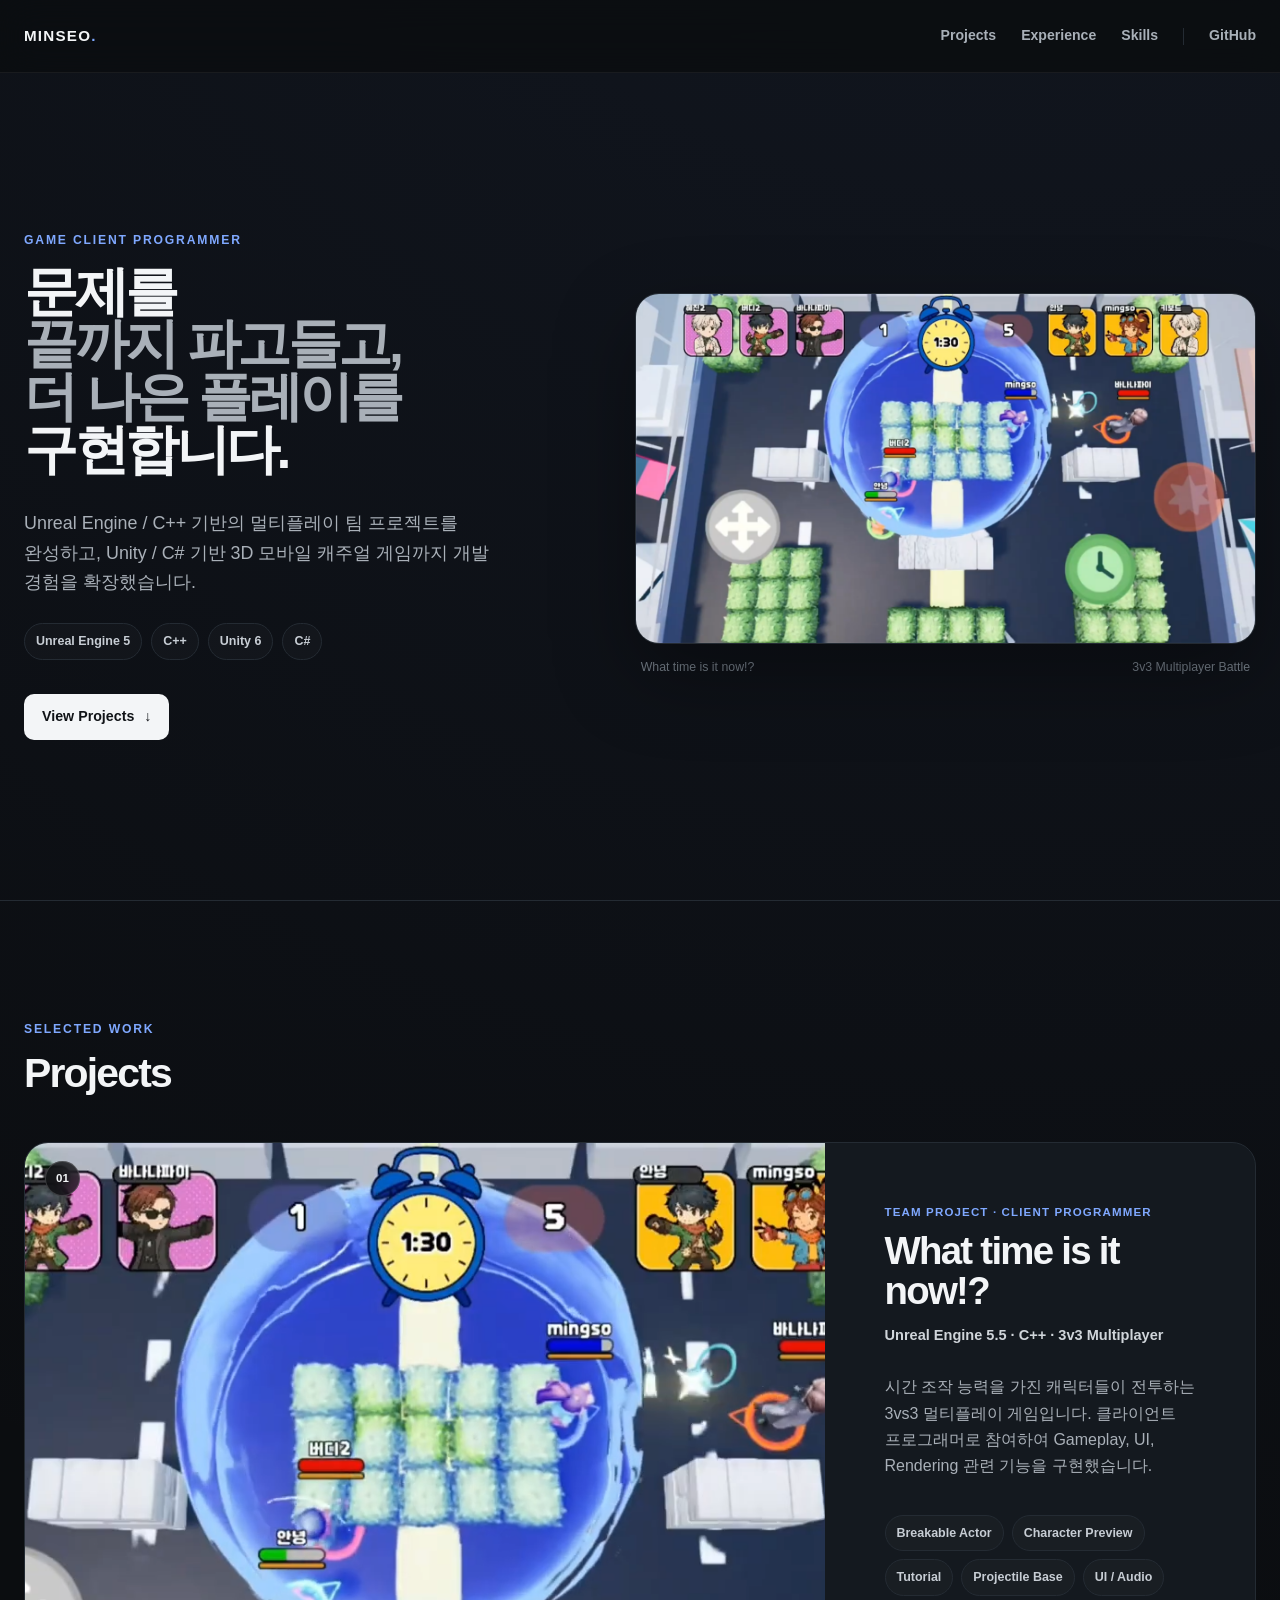
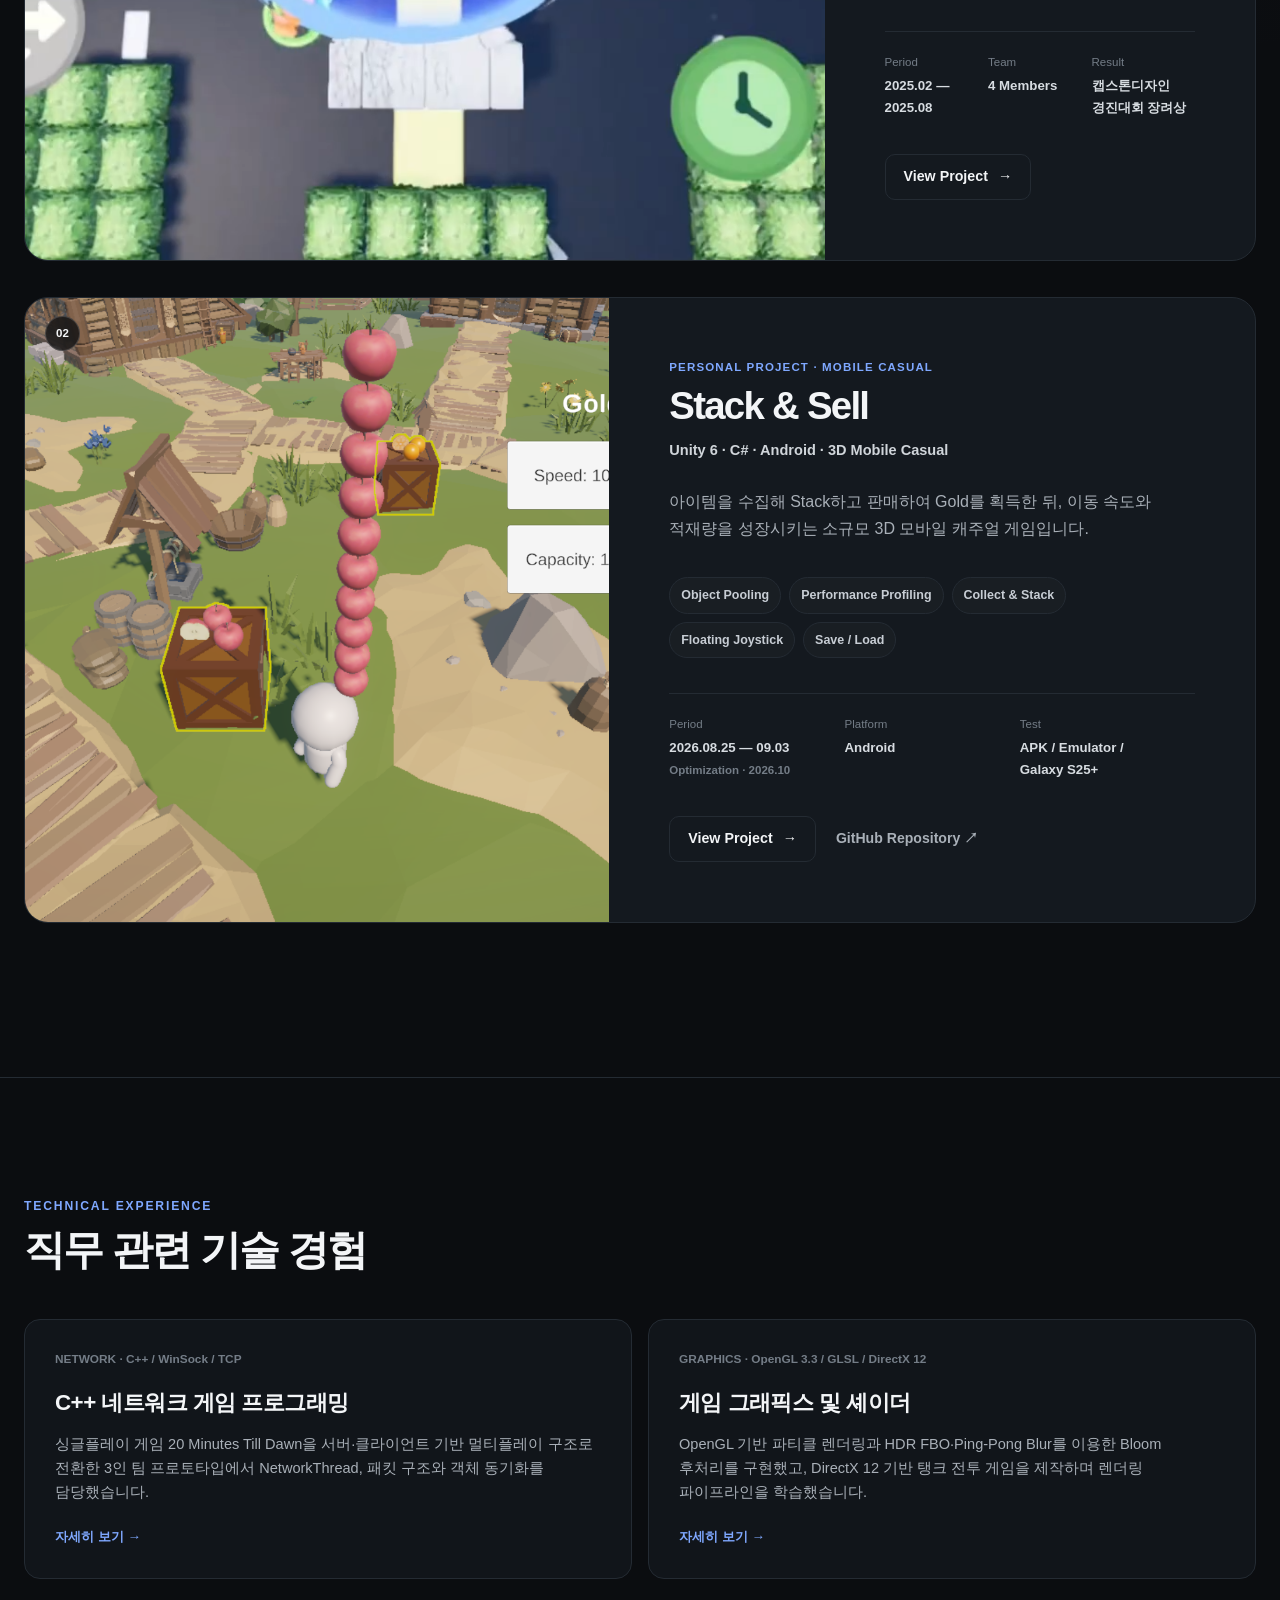
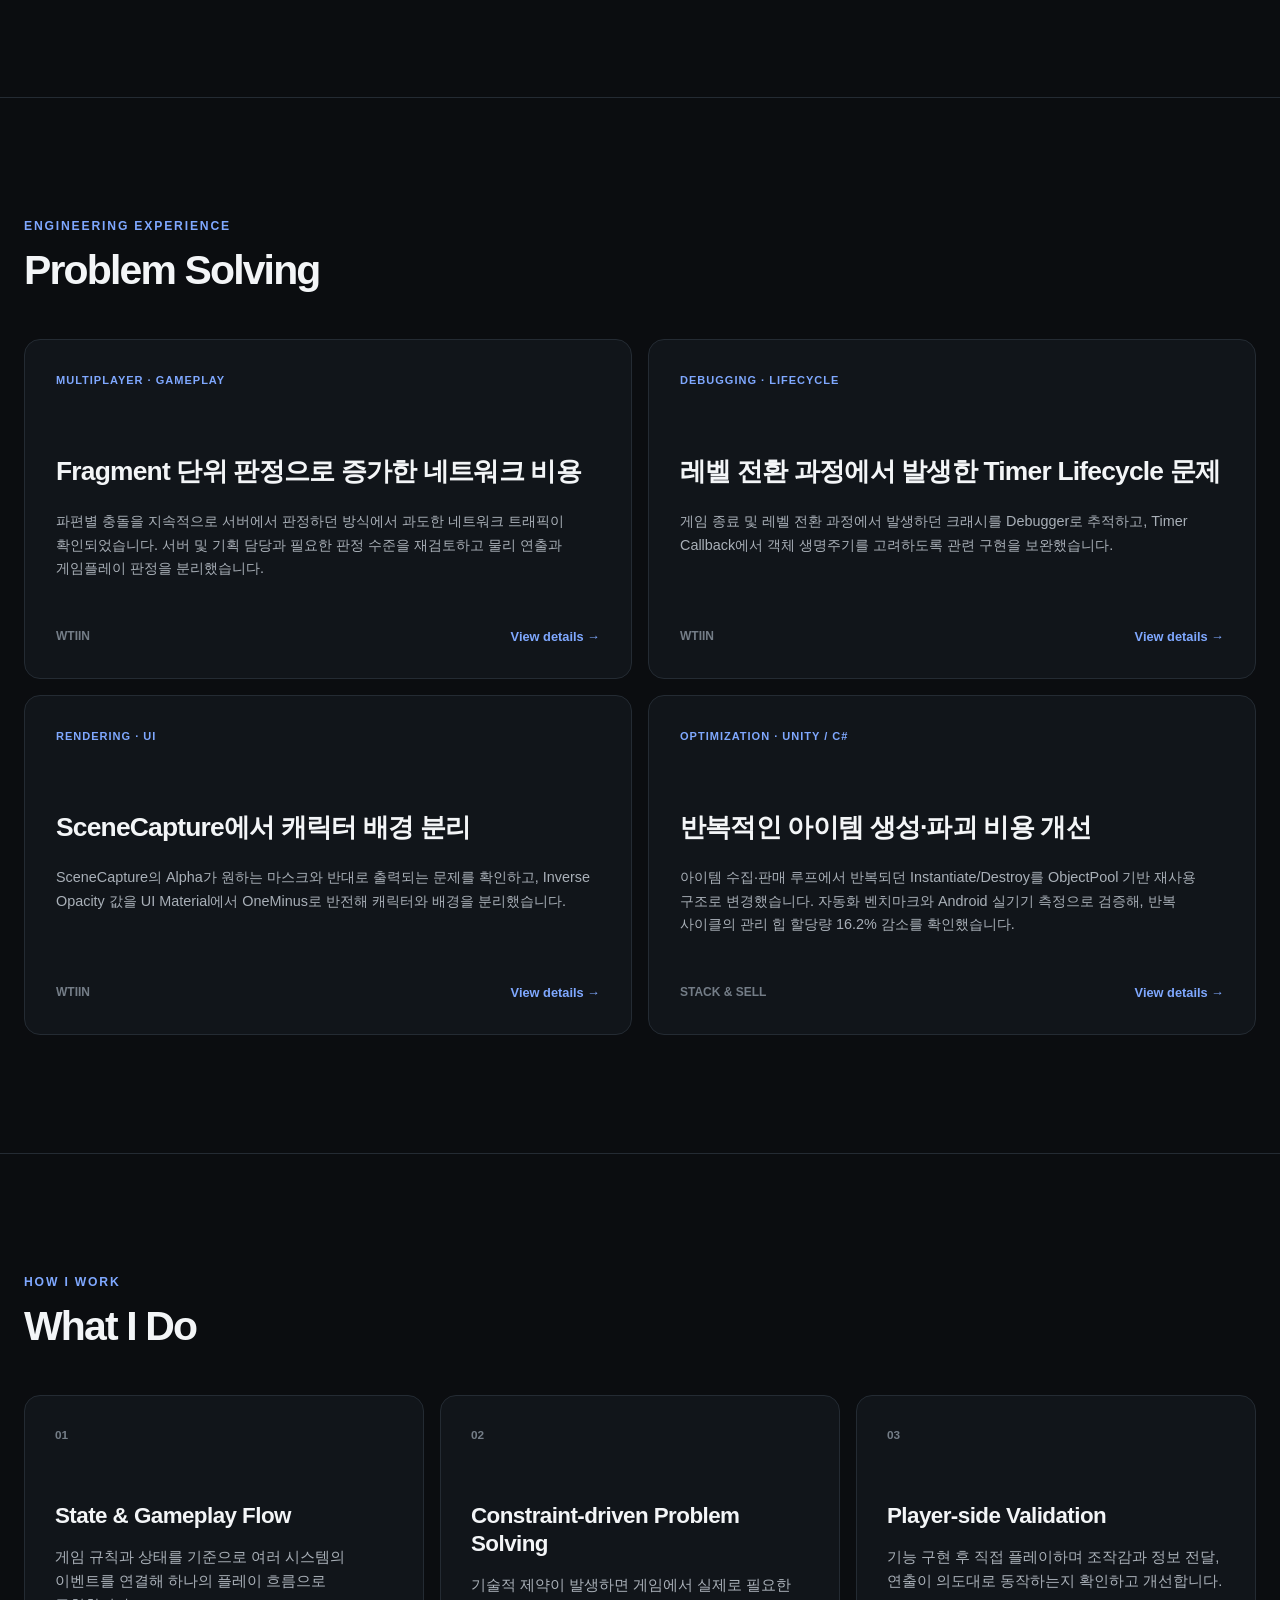
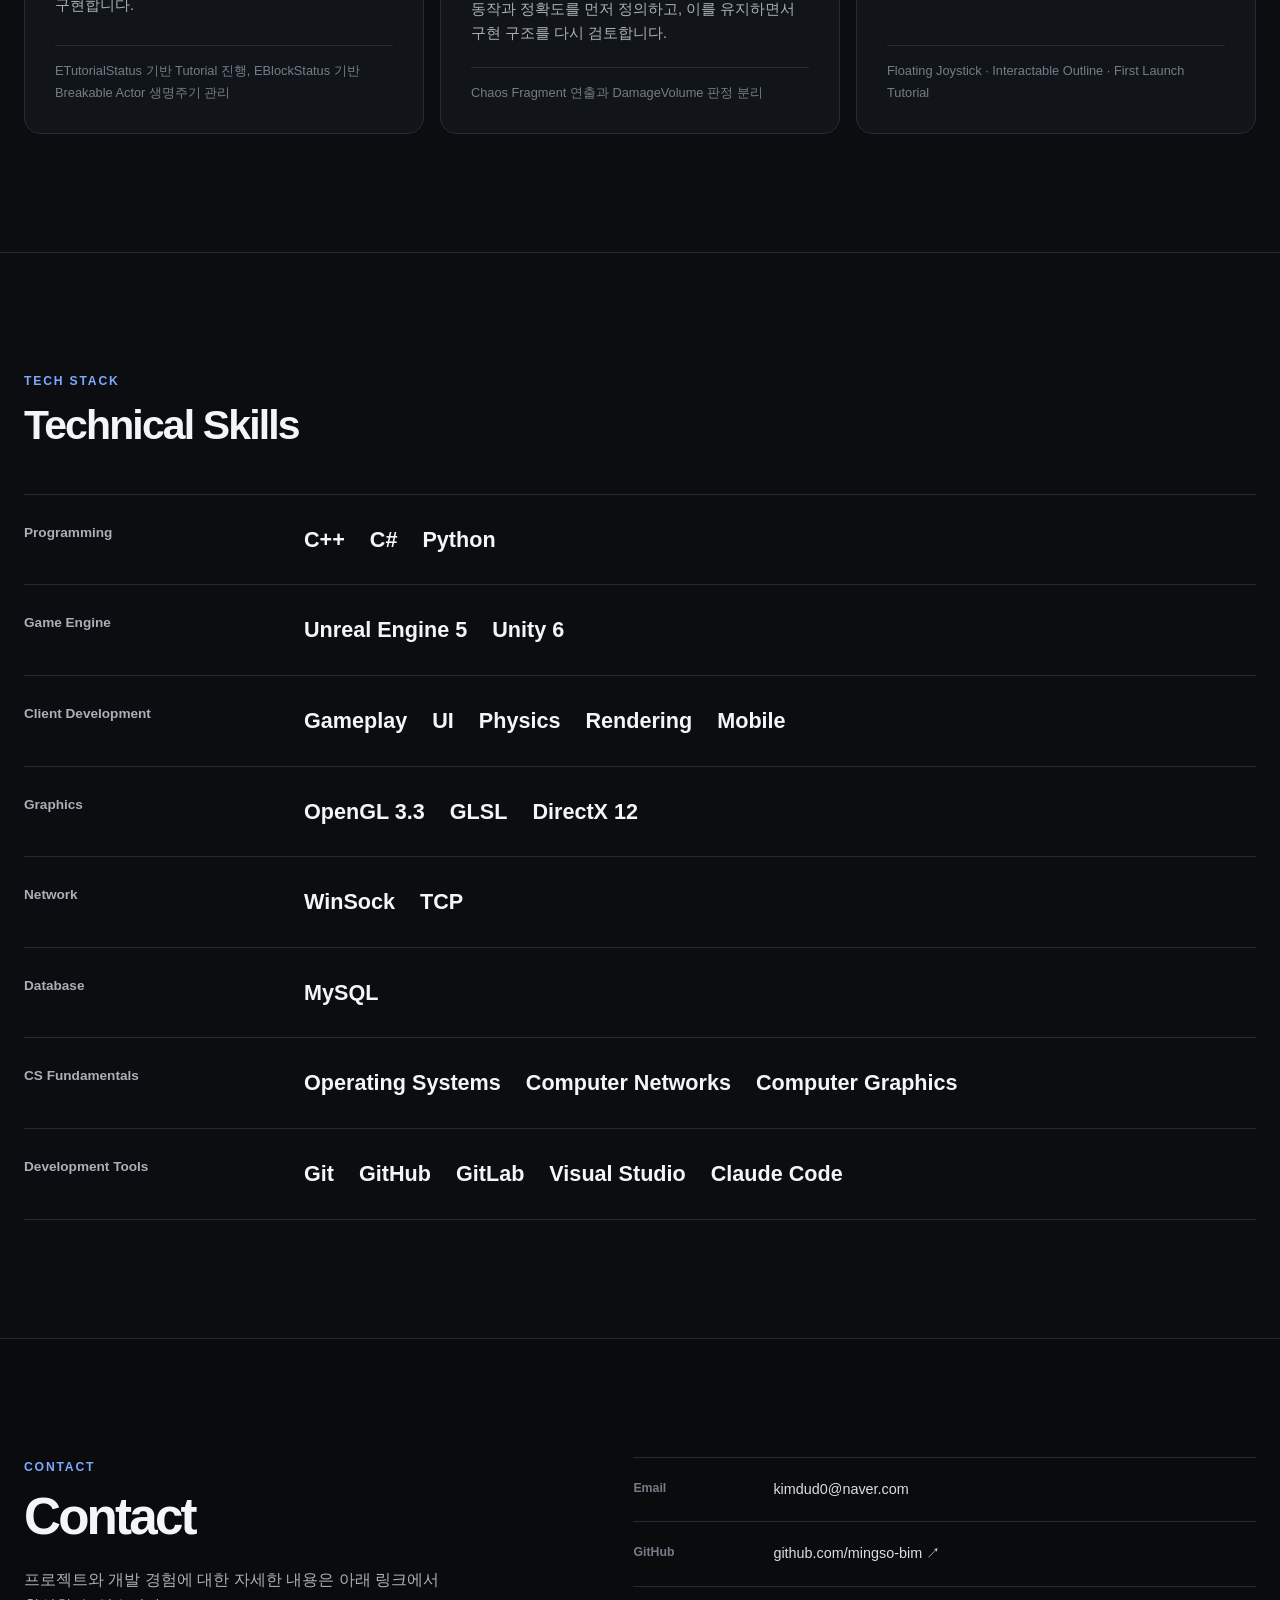
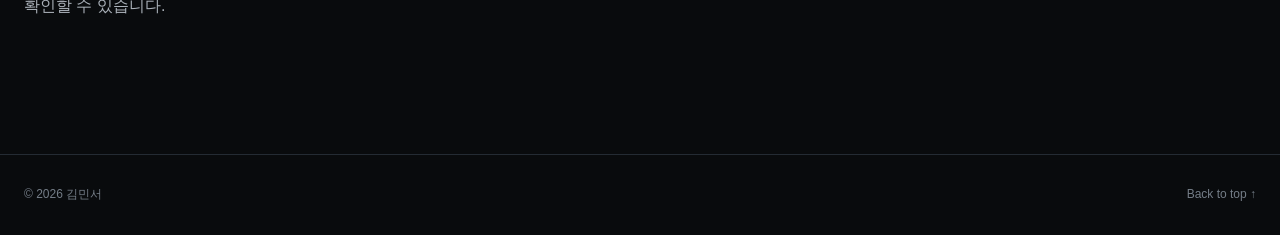
==== commit b5895117: "modify index.html" ====
--- a/index.html
+++ b/index.html
@@ -484,6 +484,7 @@
                         <div>
                             <span>C++</span>
                             <span>C#</span>
+                            <span>Python</span>
                         </div>
                     </div>
 
@@ -520,6 +521,13 @@
                         <div>
                             <span>WinSock</span>
                             <span>TCP</span>
+                        </div>
+                    </div>
+
+                    <div class="skill-row">
+                        <h3>Database</h3>
+                        <div>
+                            <span>MySQL</span>
                         </div>
                     </div>
 
